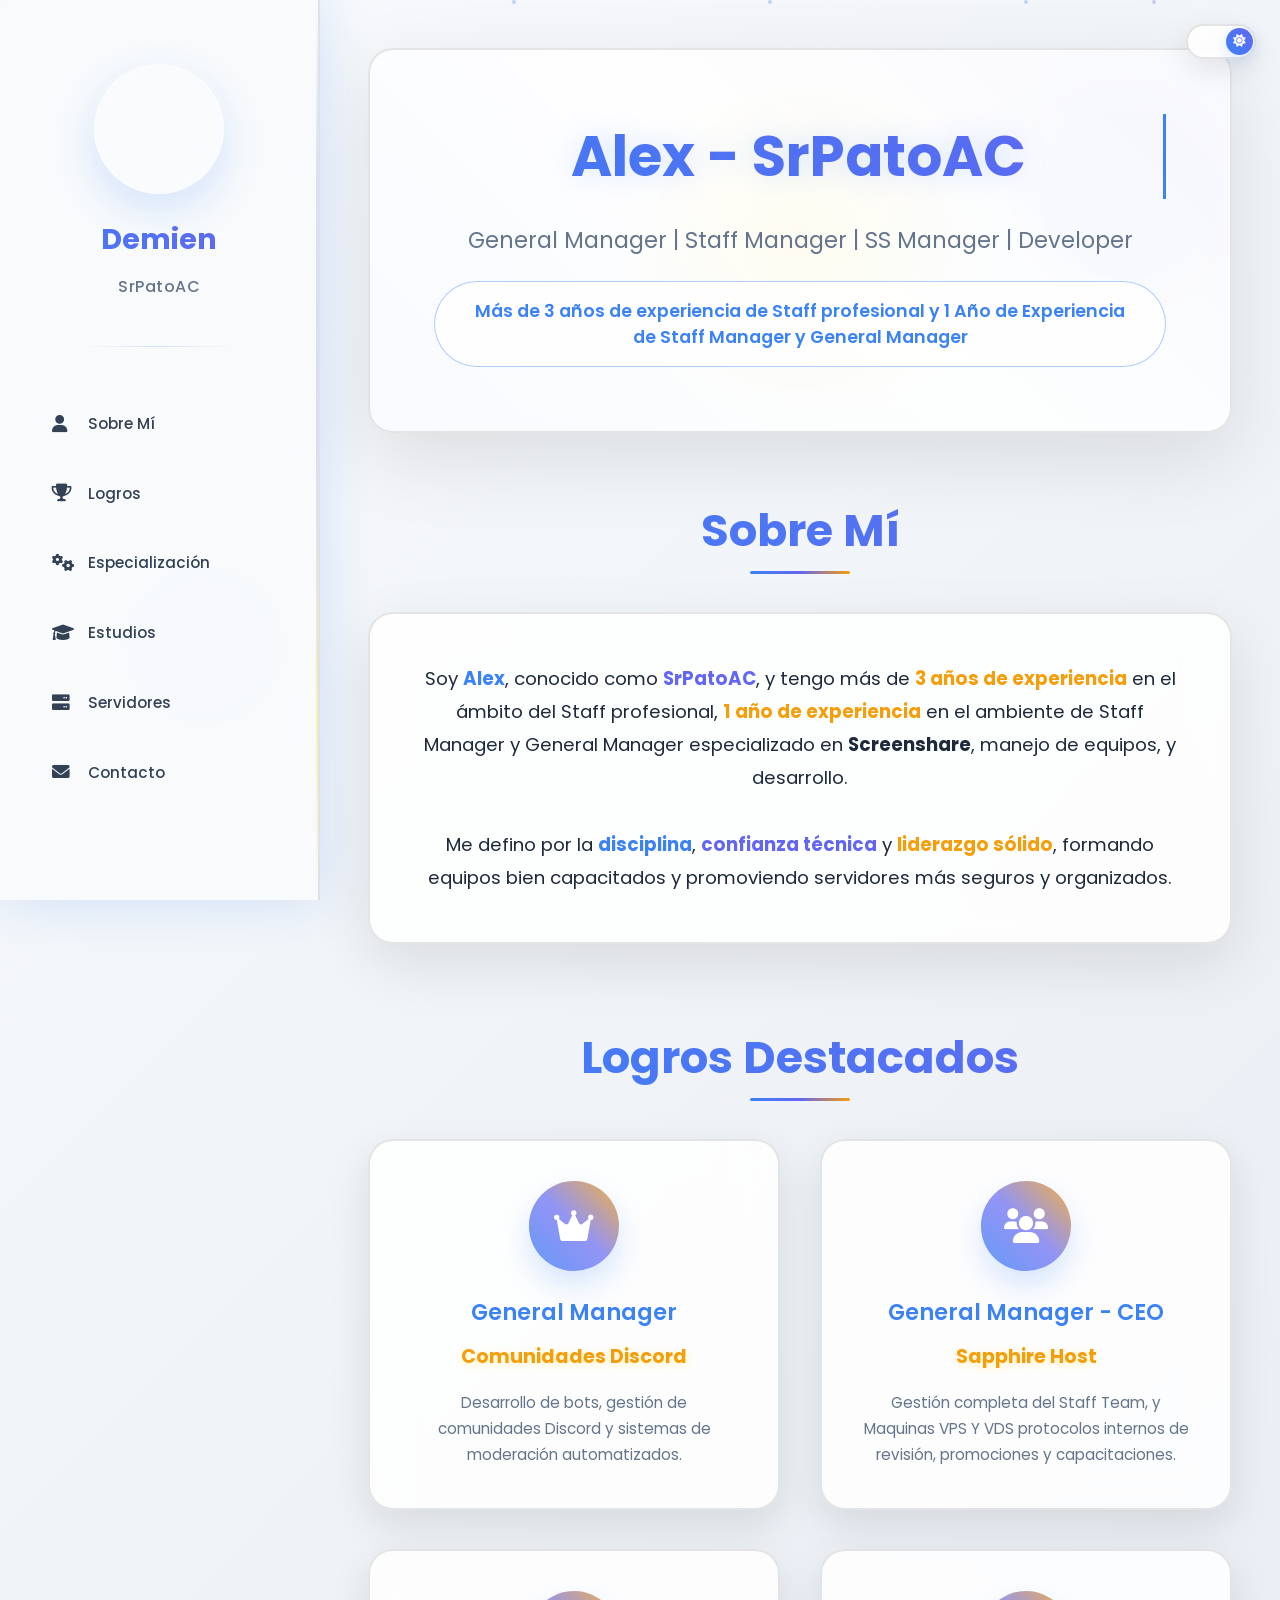
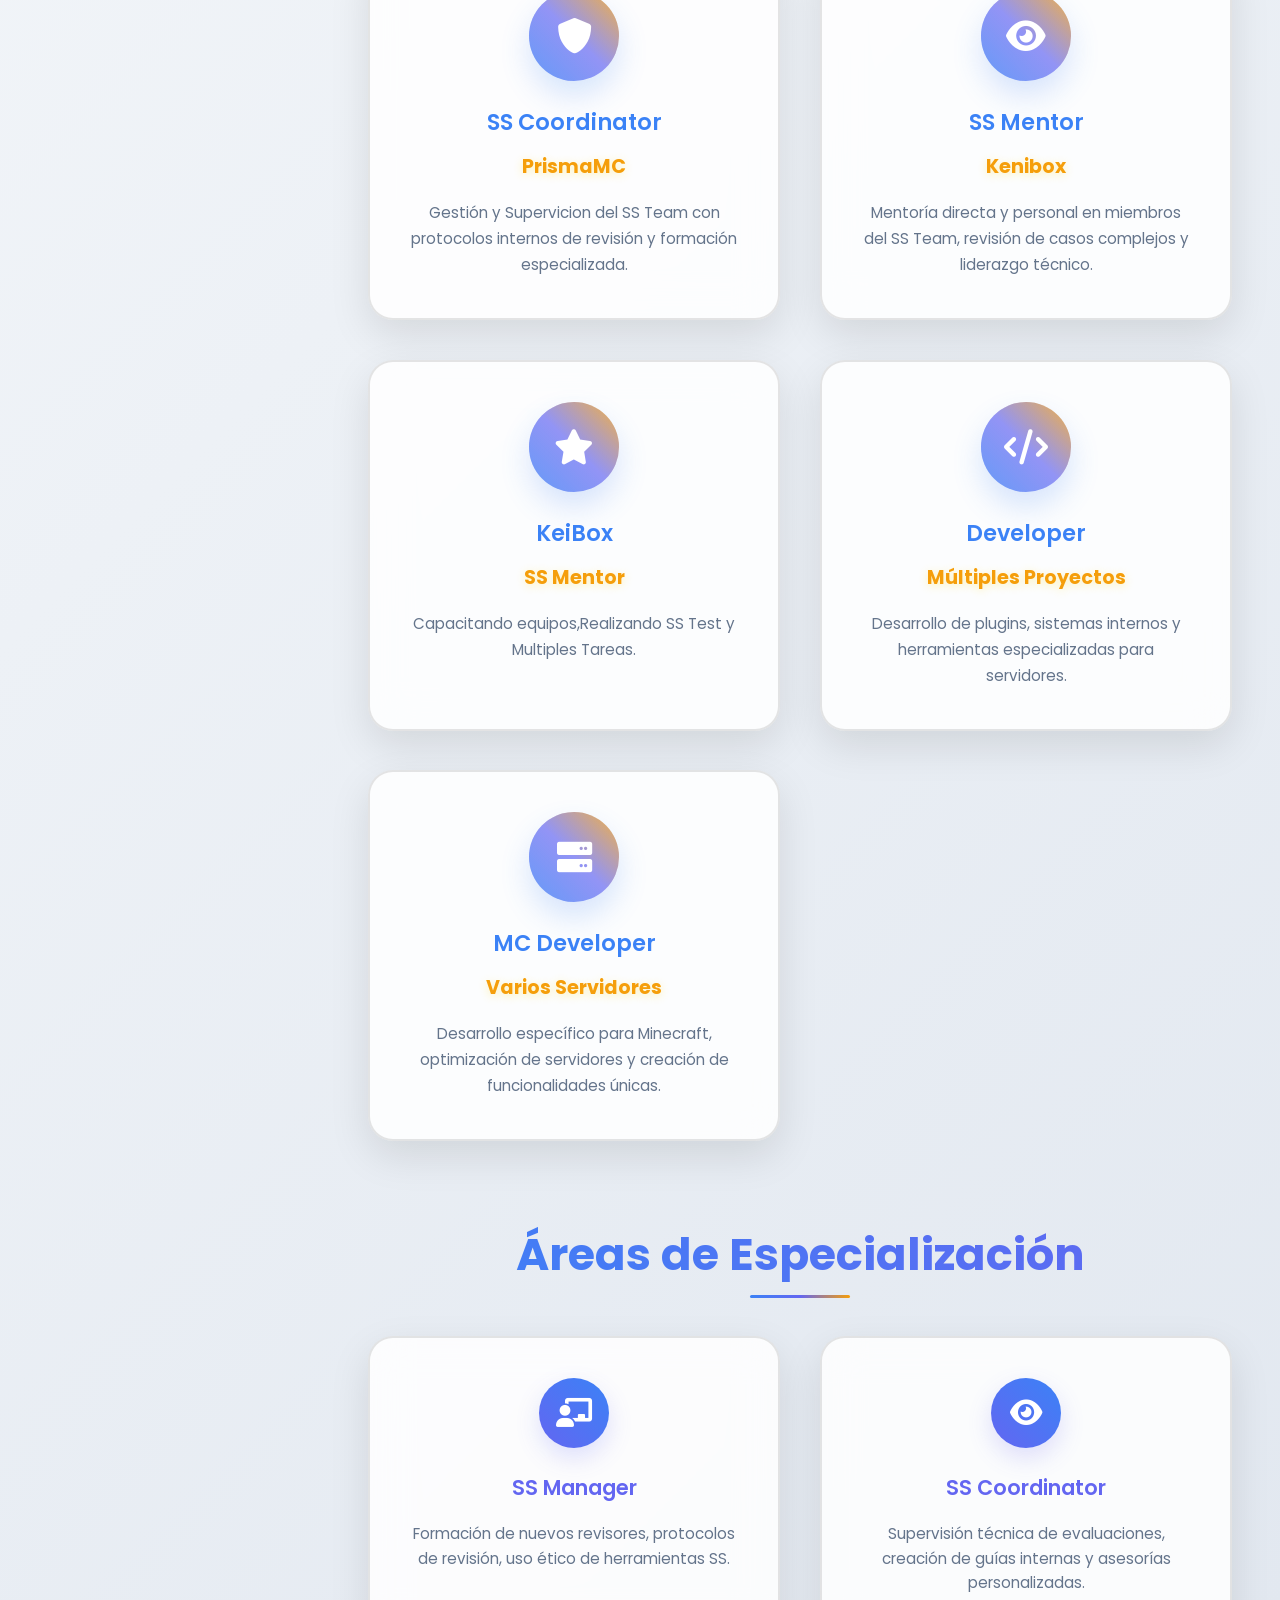
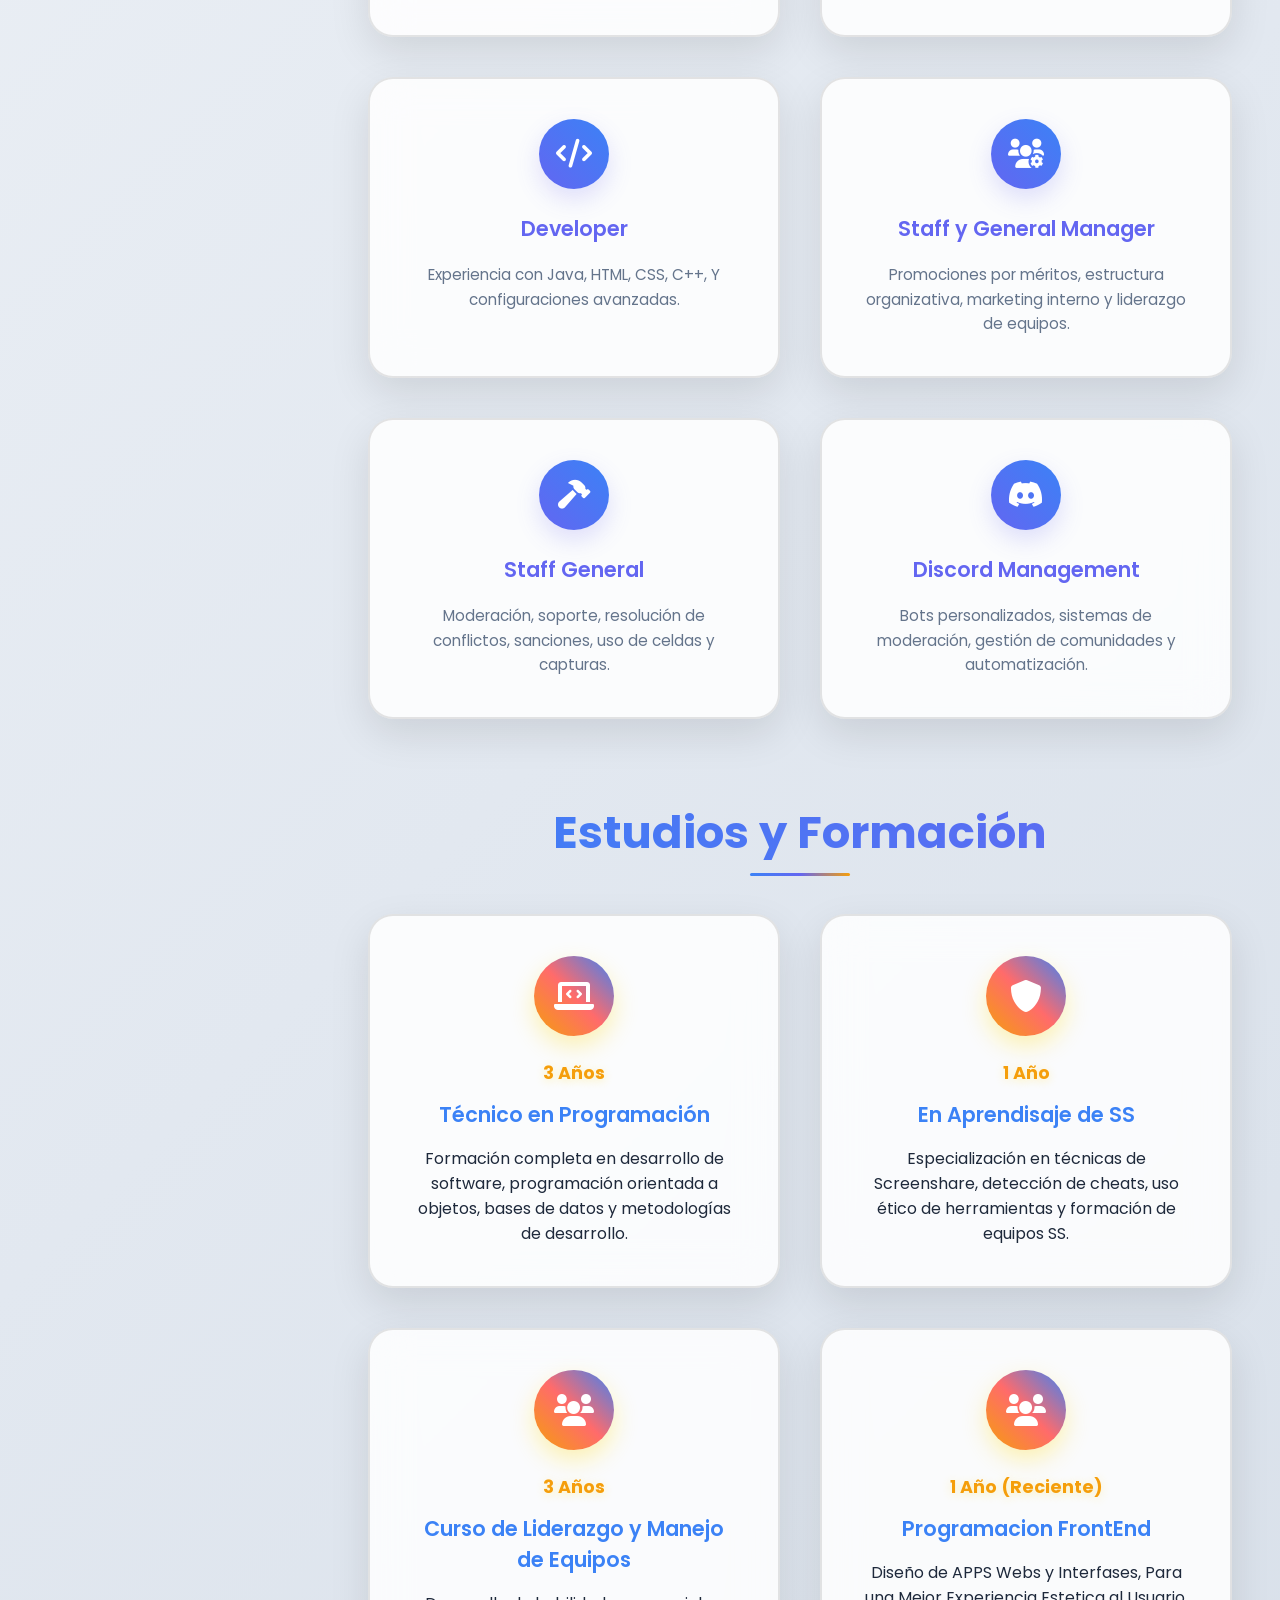
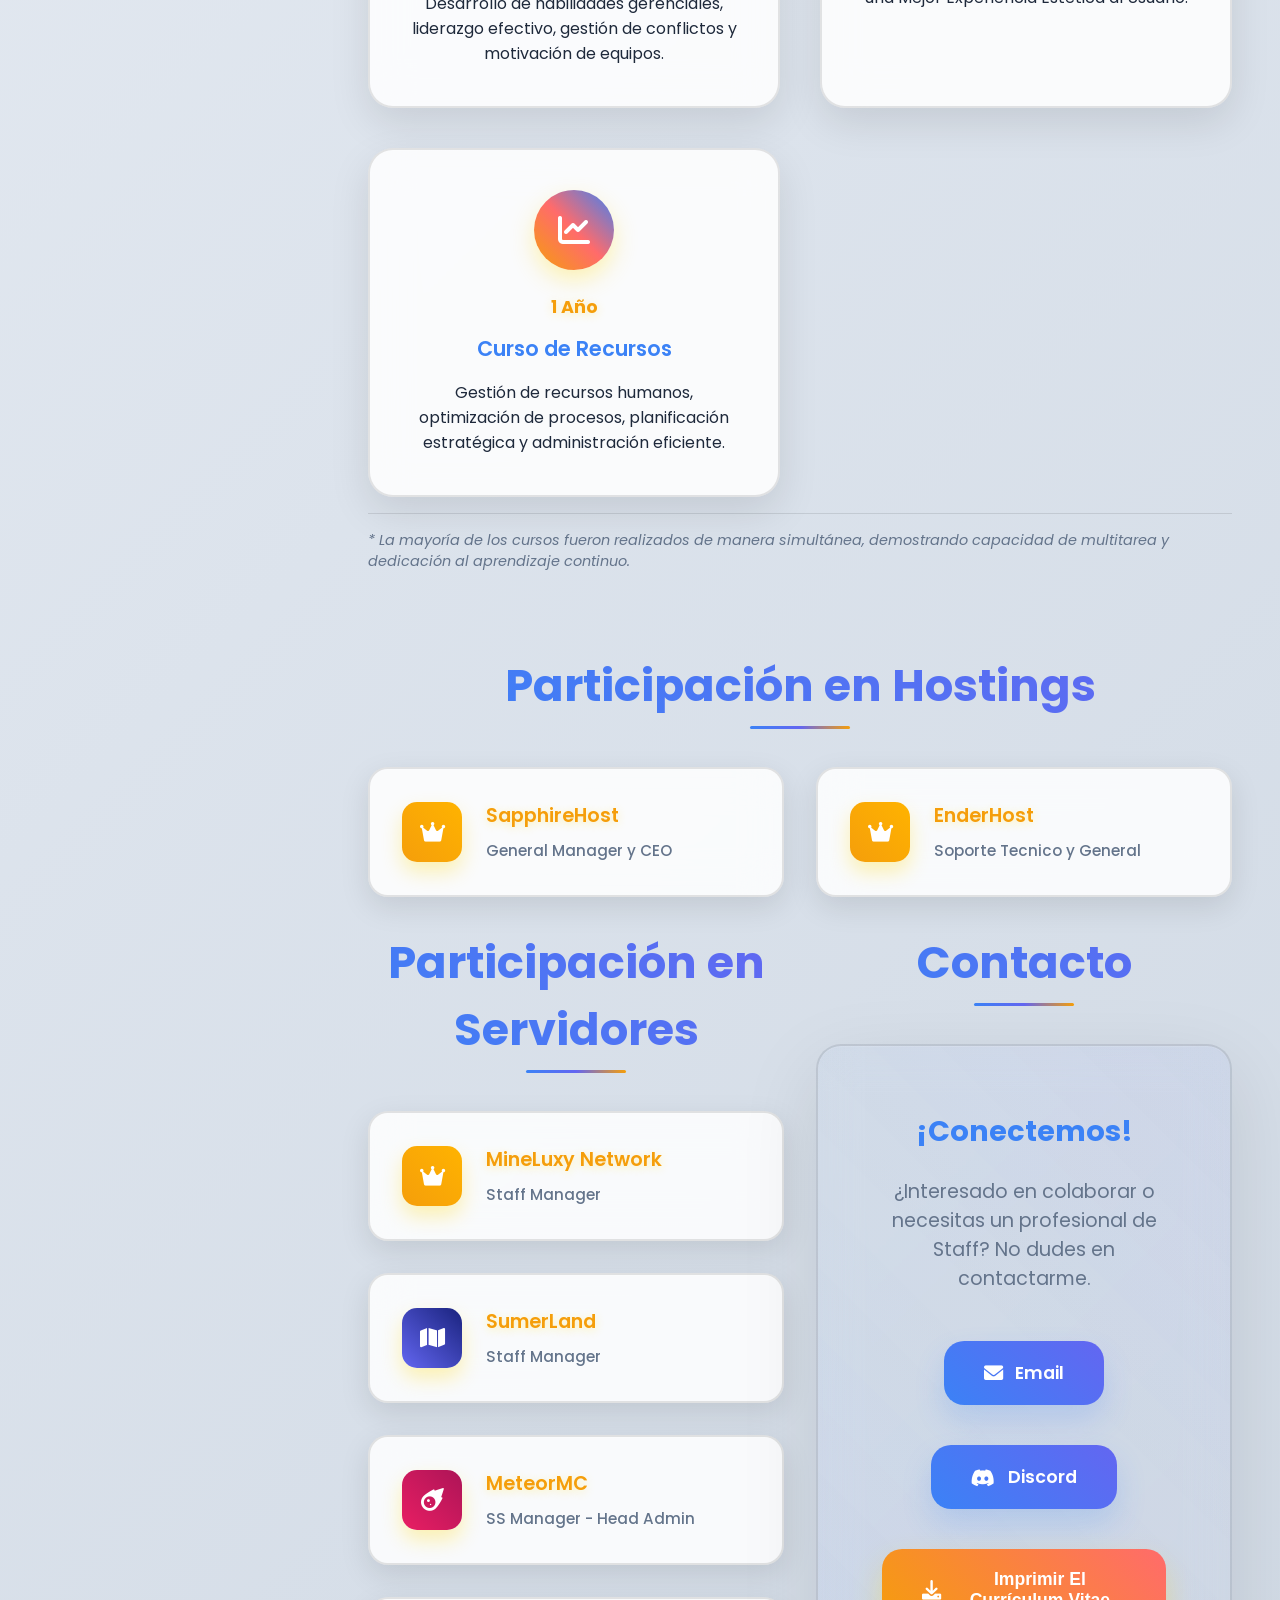
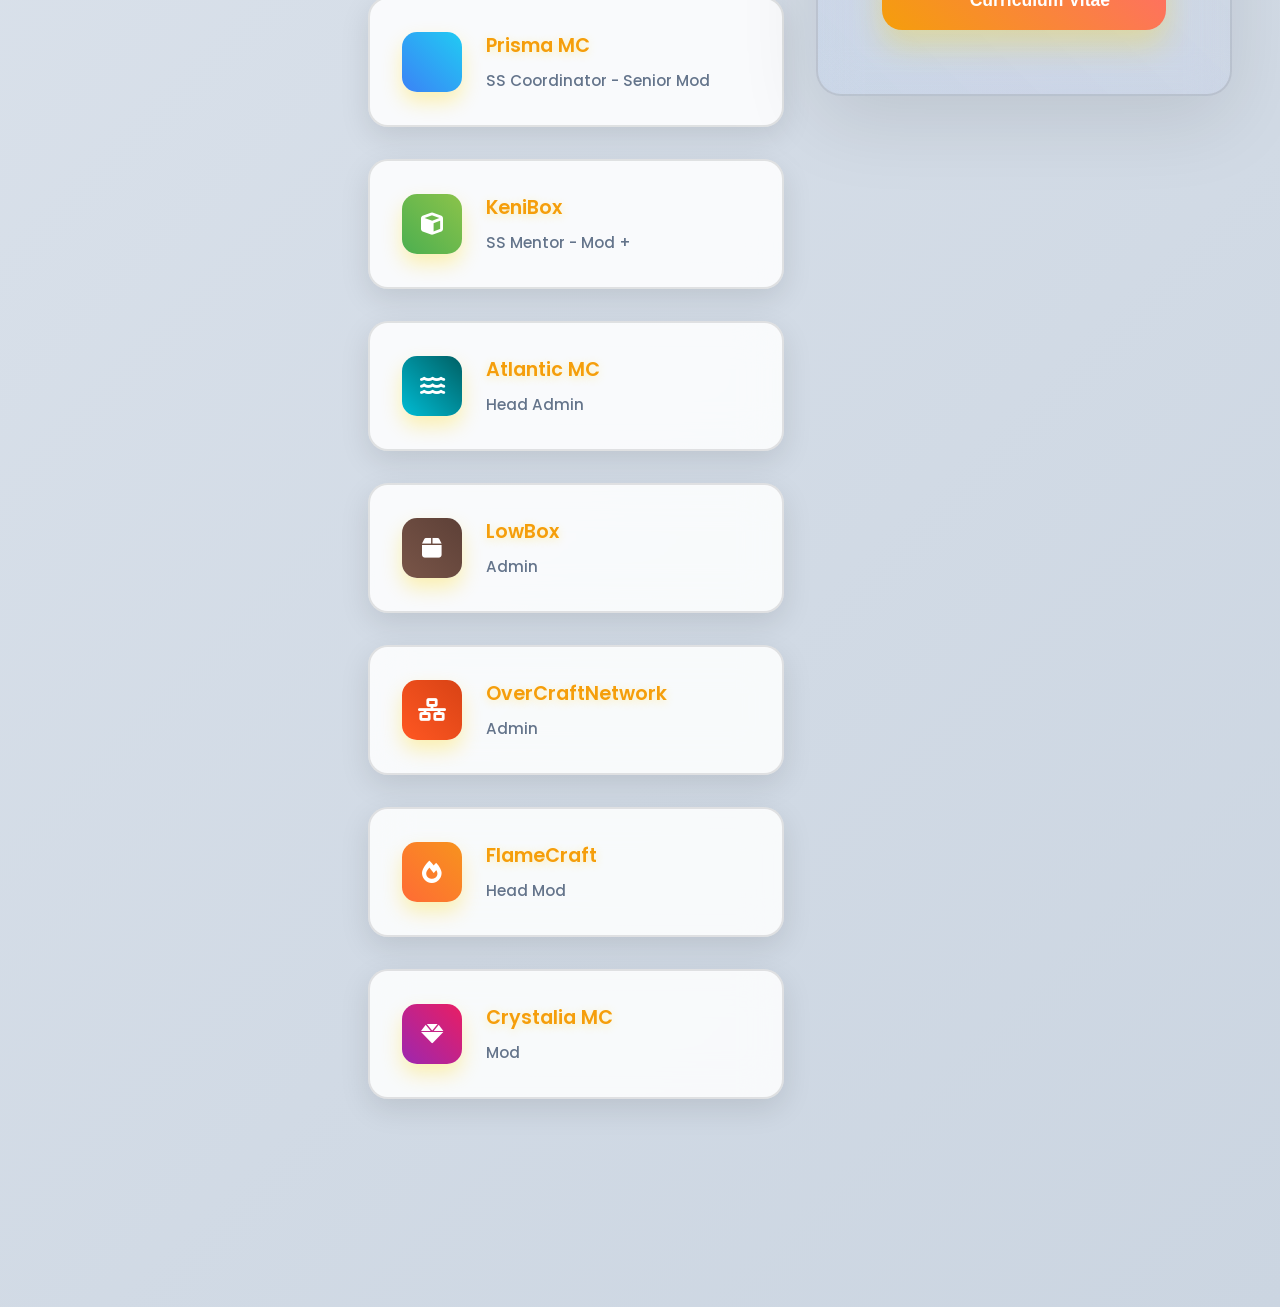
==== index.html @ c381d45b "Change profile name from 'Alex' to 'Demien'" ====
<!DOCTYPE html>
<html lang="es">
<head>
    <meta charset="UTF-8">
    <meta name="viewport" content="width=device-width, initial-scale=1.0">
    <title>SrPatoAC </title>
    <link rel="preconnect" href="https://fonts.googleapis.com">
    <link rel="preconnect" href="https://fonts.gstatic.com" crossorigin>
    <link href="https://fonts.googleapis.com/css2?family=Poppins:wght@300;400;500;600;700&display=swap" rel="stylesheet">
    <link href="https://unpkg.com/aos@2.3.1/dist/aos.css" rel="stylesheet">
    <link rel="stylesheet" href="https://cdnjs.cloudflare.com/ajax/libs/font-awesome/6.0.0/css/all.min.css">
    <style>
        :root {
            /* Dark theme variables (default) */
            --bg-primary: linear-gradient(135deg, #0d1117 0%, #161b22 50%, #21262d 100%);
            --bg-secondary: rgba(255, 255, 255, 0.03);
            --bg-glass: rgba(255, 255, 255, 0.03);
            --text-primary: #ffffff;
            --text-secondary: #8b949e;
            --text-accent: #c9d1d9;
            --border-color: rgba(255, 255, 255, 0.1);
            --border-hover: rgba(6, 182, 212, 0.4);
            --accent-primary: #06b6d4;
            --accent-secondary: #4f46e5;
            --accent-tertiary: #ffd700;
            --shadow-light: rgba(0, 0, 0, 0.3);
            --shadow-heavy: rgba(0, 0, 0, 0.5);
            --sidebar-bg: rgba(13, 17, 23, 0.95);
            --particle-color: #06b6d4;
            --glow-primary: rgba(6, 182, 212, 0.3);
            --glow-secondary: rgba(79, 70, 229, 0.3);
            --overlay-light: rgba(6, 182, 212, 0.05);
            --overlay-medium: rgba(79, 70, 229, 0.05);
            --backdrop-blur: blur(20px);
        }

        [data-theme="light"] {
            /* Light theme variables */
            --bg-primary: linear-gradient(135deg, #f8fafc 0%, #e2e8f0 50%, #cbd5e1 100%);
            --bg-secondary: rgba(255, 255, 255, 0.8);
            --bg-glass: rgba(255, 255, 255, 0.85);
            --text-primary: #1e293b;
            --text-secondary: #64748b;
            --text-accent: #334155;
            --border-color: rgba(0, 0, 0, 0.1);
            --border-hover: rgba(59, 130, 246, 0.4);
            --accent-primary: #3b82f6;
            --accent-secondary: #6366f1;
            --accent-tertiary: #f59e0b;
            --shadow-light: rgba(0, 0, 0, 0.1);
            --shadow-heavy: rgba(0, 0, 0, 0.15);
            --sidebar-bg: rgba(248, 250, 252, 0.95);
            --particle-color: #3b82f6;
            --glow-primary: rgba(59, 130, 246, 0.2);
            --glow-secondary: rgba(99, 102, 241, 0.2);
            --overlay-light: rgba(59, 130, 246, 0.03);
            --overlay-medium: rgba(99, 102, 241, 0.03);
            --backdrop-blur: blur(20px);
        }

        * {
            margin: 0;
            padding: 0;
            box-sizing: border-box;
        }

        body {
            font-family: 'Poppins', sans-serif;
            background: var(--bg-primary);
            color: var(--text-primary);
            overflow-x: hidden;
            min-height: 100vh;
            transition: all 0.5s cubic-bezier(0.175, 0.885, 0.32, 1.275);
        }

        /* Theme Toggle Button */
        .theme-toggle {
            position: fixed;
            top: 1.5rem;
            right: 1.5rem;
            z-index: 1002;
            width: 70px;
            height: 35px;
            background: var(--bg-glass);
            backdrop-filter: var(--backdrop-blur);
            border: 2px solid var(--border-color);
            border-radius: 50px;
            cursor: pointer;
            display: flex;
            align-items: center;
            padding: 3px;
            transition: all 0.4s cubic-bezier(0.175, 0.885, 0.32, 1.275);
            box-shadow: 0 10px 30px var(--shadow-light);
        }

        .theme-toggle:hover {
            border-color: var(--accent-primary);
            box-shadow: 0 15px 40px var(--glow-primary);
            transform: scale(1.05);
        }

        .theme-toggle-slider {
            width: 27px;
            height: 27px;
            background: linear-gradient(45deg, var(--accent-primary), var(--accent-secondary));
            border-radius: 50%;
            display: flex;
            align-items: center;
            justify-content: center;
            color: white;
            font-size: 0.8rem;
            transition: all 0.4s cubic-bezier(0.175, 0.885, 0.32, 1.275);
            position: relative;
            box-shadow: 0 4px 15px var(--glow-primary);
        }

        [data-theme="light"] .theme-toggle-slider {
            transform: translateX(35px);
        }

        .theme-toggle-slider i {
            transition: all 0.3s ease;
        }

        .theme-toggle:active .theme-toggle-slider {
            transform: scale(0.9);
        }

        [data-theme="light"] .theme-toggle:active .theme-toggle-slider {
            transform: translateX(35px) scale(0.9);
        }

        /* Animated Background */
        .bg-animation {
            position: fixed;
            top: 0;
            left: 0;
            width: 100%;
            height: 100%;
            z-index: -2;
            opacity: 0.1;
            overflow: hidden;
            transition: opacity 0.5s ease;
        }

        .bg-animation::before {
            content: '';
            position: absolute;
            width: 200px;
            height: 200px;
            background: linear-gradient(45deg, var(--accent-primary), var(--accent-secondary));
            border-radius: 50%;
            animation: float 6s ease-in-out infinite, pulse 4s ease-in-out infinite;
            top: 10%;
            left: 80%;
            filter: blur(1px);
        }

        .bg-animation::after {
            content: '';
            position: absolute;
            width: 150px;
            height: 150px;
            background: linear-gradient(45deg, var(--accent-secondary), var(--accent-primary));
            border-radius: 50%;
            animation: float 8s ease-in-out infinite reverse, pulse 6s ease-in-out infinite reverse;
            bottom: 20%;
            left: 10%;
            filter: blur(1px);
        }

        /* Additional floating elements */
        .bg-particles {
            position: fixed;
            top: 0;
            left: 0;
            width: 100%;
            height: 100%;
            z-index: -1;
            pointer-events: none;
            transition: opacity 0.5s ease;
        }

        .particle {
            position: absolute;
            width: 4px;
            height: 4px;
            background: var(--particle-color);
            border-radius: 50%;
            opacity: 0.3;
            animation: particleFloat 15s linear infinite;
        }

        .particle:nth-child(2) { left: 20%; animation-delay: -2s; }
        .particle:nth-child(3) { left: 40%; animation-delay: -4s; }
        .particle:nth-child(4) { left: 60%; animation-delay: -6s; }
        .particle:nth-child(5) { left: 80%; animation-delay: -8s; }
        .particle:nth-child(6) { left: 90%; animation-delay: -10s; background: var(--accent-secondary); }

        @keyframes float {
            0%, 100% { transform: translateY(0px) rotate(0deg); }
            50% { transform: translateY(-30px) rotate(180deg); }
        }

        @keyframes pulse {
            0%, 100% { opacity: 0.1; transform: scale(1); }
            50% { opacity: 0.2; transform: scale(1.1); }
        }

        @keyframes particleFloat {
            0% { transform: translateY(100vh) rotate(0deg); opacity: 0; }
            10% { opacity: 0.3; }
            90% { opacity: 0.3; }
            100% { transform: translateY(-100px) rotate(360deg); opacity: 0; }
        }

        /* Sidebar - MEJORADO */
        .sidebar {
            position: fixed;
            top: 0;
            left: 0;
            width: 320px;
            height: 100vh;
            background: var(--sidebar-bg);
            backdrop-filter: var(--backdrop-blur);
            border-right: 2px solid var(--border-color);
            padding: 2.5rem 2rem;
            z-index: 1000;
            transition: all 0.4s cubic-bezier(0.175, 0.885, 0.32, 1.275);
            overflow-y: auto;
            box-shadow: 
                0 0 50px var(--glow-primary),
                inset 0 0 0 1px rgba(255, 255, 255, 0.05);
        }

        .sidebar::before {
            content: '';
            position: absolute;
            top: 0;
            right: 0;
            width: 2px;
            height: 100%;
            background: linear-gradient(180deg, 
                transparent 0%, 
                var(--glow-primary) 20%, 
                var(--glow-secondary) 50%, 
                rgba(255, 215, 0, 0.3) 80%, 
                transparent 100%);
            animation: borderGlow 3s ease-in-out infinite;
        }

        @keyframes borderGlow {
            0%, 100% { opacity: 0.3; }
            50% { opacity: 0.8; }
        }

        .sidebar.mobile-hidden {
            transform: translateX(-100%);
        }

        /* Profile Section - MEJORADO */
        .profile-section {
            text-align: center;
            margin-bottom: 3rem;
            padding: 1.5rem 0;
            position: relative;
        }

        .profile-section::after {
            content: '';
            position: absolute;
            bottom: 0;
            left: 50%;
            width: 60%;
            height: 1px;
            background: linear-gradient(90deg, transparent, var(--glow-primary), transparent);
            transform: translateX(-50%);
        }

        .profile-img {
            width: 130px;
            height: 130px;
            border-radius: 50%;
            background: linear-gradient(45deg, var(--accent-primary), var(--accent-secondary), var(--accent-tertiary));
            display: flex;
            align-items: center;
            justify-content: center;
            margin: 0 auto 1.5rem;
            font-size: 3.5rem;
            color: white;
            box-shadow: 
                0 15px 40px var(--glow-primary),
                0 0 0 4px rgba(255, 255, 255, 0.1),
                inset 0 0 0 2px rgba(255, 255, 255, 0.2);
            animation: profilePulse 3s ease-in-out infinite;
            transition: all 0.4s cubic-bezier(0.175, 0.885, 0.32, 1.275);
            position: relative;
            overflow: hidden;
            background-image: url('ae6de9625dd7ca1978c1ec6805a922b5.png');
            background-size: cover;
            background-position: center;
            padding: 0;
        }

        .profile-img::before {
            content: '';
            position: absolute;
            top: -50%;
            left: -50%;
            width: 200%;
            height: 200%;
            background: linear-gradient(45deg, transparent, rgba(255, 255, 255, 0.2), transparent);
            animation: shimmer 3s ease-in-out infinite;
        }

        .profile-img:hover {
            transform: scale(1.15) rotate(10deg);
            box-shadow: 
                0 25px 60px var(--glow-primary),
                0 0 0 6px rgba(255, 255, 255, 0.15),
                0 0 40px var(--glow-secondary);
        }

        @keyframes profilePulse {
            0%, 100% { 
                box-shadow: 
                    0 15px 40px var(--glow-primary),
                    0 0 0 4px rgba(255, 255, 255, 0.1);
            }
            50% { 
                box-shadow: 
                    0 20px 60px var(--glow-primary), 
                    0 0 0 6px rgba(255, 255, 255, 0.2),
                    0 0 30px var(--glow-secondary);
            }
        }

        @keyframes shimmer {
            0% { transform: translateX(-100%) translateY(-100%) rotate(45deg); }
            100% { transform: translateX(100%) translateY(100%) rotate(45deg); }
        }

        .profile-name {
            font-size: 1.8rem;
            font-weight: 700;
            margin-bottom: 0.8rem;
            background: linear-gradient(45deg, var(--accent-primary), var(--accent-secondary), var(--accent-tertiary));
            background-size: 200% 200%;
            -webkit-background-clip: text;
            -webkit-text-fill-color: transparent;
            background-clip: text;
            animation: textGlow 2s ease-in-out infinite alternate, gradientShift 4s ease-in-out infinite;
        }

        @keyframes textGlow {
            0% { filter: drop-shadow(0 0 10px var(--glow-primary)); }
            100% { filter: drop-shadow(0 0 20px var(--glow-secondary)); }
        }

        @keyframes gradientShift {
            0% { background-position: 0% 50%; }
            50% { background-position: 100% 50%; }
            100% { background-position: 0% 50%; }
        }

        .profile-title {
            font-size: 1rem;
            color: var(--text-secondary);
            margin-bottom: 1.5rem;
            font-weight: 500;
            letter-spacing: 0.5px;
        }

        /* Navigation - MEJORADO */
        .nav-menu {
            list-style: none;
            padding: 0;
        }

        .nav-item {
            margin-bottom: 0.8rem;
        }

        .nav-link {
            display: flex;
            align-items: center;
            padding: 1rem 1.2rem;
            color: var(--text-accent);
            text-decoration: none;
            border-radius: 15px;
            transition: all 0.4s cubic-bezier(0.175, 0.885, 0.32, 1.275);
            font-weight: 500;
            font-size: 0.95rem;
            position: relative;
            overflow: hidden;
            border: 1px solid transparent;
        }

        .nav-link::before {
            content: '';
            position: absolute;
            top: 0;
            left: -100%;
            width: 100%;
            height: 100%;
            background: linear-gradient(90deg, transparent, var(--glow-primary), transparent);
            transition: left 0.6s ease;
        }

        .nav-link::after {
            content: '';
            position: absolute;
            left: 0;
            top: 50%;
            width: 0;
            height: 2px;
            background: linear-gradient(90deg, var(--accent-primary), var(--accent-secondary));
            transform: translateY(-50%);
            transition: width 0.4s cubic-bezier(0.175, 0.885, 0.32, 1.275);
        }

        .nav-link:hover::before {
            left: 100%;
        }

        .nav-link:hover, .nav-link.active {
            background: var(--bg-glass);
            color: var(--accent-primary);
            transform: translateX(15px) scale(1.02);
            box-shadow: 
                0 8px 25px var(--glow-primary),
                inset 0 1px 0 rgba(255, 255, 255, 0.1);
            border-color: var(--border-hover);
        }

        .nav-link:hover::after, .nav-link.active::after {
            width: 4px;
        }

        .nav-link i {
            margin-right: 1rem;
            width: 20px;
            font-size: 1.1rem;
            transition: all 0.4s cubic-bezier(0.175, 0.885, 0.32, 1.275);
        }

        .nav-link:hover i {
            transform: rotate(360deg) scale(1.3);
            color: var(--accent-secondary);
        }

        /* Mobile Menu Toggle - MEJORADO */
        .mobile-toggle {
            display: none;
            position: fixed;
            top: 1.5rem;
            left: 1.5rem;
            z-index: 1001;
            background: var(--sidebar-bg);
            backdrop-filter: var(--backdrop-blur);
            border: 2px solid var(--border-color);
            color: var(--text-primary);
            padding: 1rem;
            border-radius: 15px;
            cursor: pointer;
            font-size: 1.3rem;
            transition: all 0.3s cubic-bezier(0.175, 0.885, 0.32, 1.275);
            box-shadow: 0 10px 30px var(--glow-primary);
        }

        .mobile-toggle:hover {
            transform: scale(1.1) rotate(90deg);
            border-color: var(--border-hover);
            box-shadow: 0 15px 40px var(--glow-primary);
        }

        /* Main Content - MEJORADO */
        .main-content {
            margin-left: 320px;
            padding: 3rem;
            min-height: 100vh;
            position: relative;
            transition: all 0.5s ease;
        }

        /* Header Section - MEJORADO */
        .header {
            background: var(--bg-glass);
            backdrop-filter: var(--backdrop-blur);
            border: 2px solid var(--border-color);
            border-radius: 25px;
            padding: 4rem;
            margin-bottom: 4rem;
            text-align: center;
            position: relative;
            overflow: hidden;
            box-shadow: 
                0 25px 80px var(--shadow-light),
                inset 0 1px 0 rgba(255, 255, 255, 0.1);
        }

        .header::before {
            content: '';
            position: absolute;
            top: -50%;
            left: -50%;
            width: 200%;
            height: 200%;
            background: linear-gradient(45deg, transparent, var(--overlay-light), transparent, var(--overlay-medium), transparent);
            animation: rotate 20s linear infinite;
        }

        .header::after {
            content: '';
            position: absolute;
            top: 50%;
            left: 50%;
            width: 400px;
            height: 400px;
            background: radial-gradient(circle, rgba(255, 215, 0, 0.05) 0%, transparent 70%);
            border-radius: 50%;
            transform: translate(-50%, -50%);
            animation: breathe 6s ease-in-out infinite;
        }

        @keyframes rotate {
            0% { transform: rotate(0deg); }
            100% { transform: rotate(360deg); }
        }

        @keyframes breathe {
            0%, 100% { transform: translate(-50%, -50%) scale(1); opacity: 0.05; }
            50% { transform: translate(-50%, -50%) scale(1.3); opacity: 0.1; }
        }

        .header-content {
            position: relative;
            z-index: 1;
        }

        .header h1 {
            font-size: 3.5rem;
            font-weight: 700;
            margin-bottom: 1.5rem;
            background: linear-gradient(45deg, var(--accent-primary), var(--accent-secondary), var(--accent-tertiary), var(--accent-primary));
            background-size: 400% 400%;
            -webkit-background-clip: text;
            -webkit-text-fill-color: transparent;
            background-clip: text;
            animation: titleBounce 2s ease-in-out infinite, gradientShift 8s ease-in-out infinite;
            text-shadow: 0 0 30px var(--glow-primary);
        }

        @keyframes titleBounce {
            0%, 100% { transform: translateY(0px) scale(1); }
            50% { transform: translateY(-8px) scale(1.05); }
        }

        .header .subtitle {
            font-size: 1.4rem;
            color: var(--text-secondary);
            margin-bottom: 1.5rem;
            font-weight: 400;
        }

        .header .experience {
            font-size: 1.1rem;
            color: var(--accent-primary);
            font-weight: 600;
            padding: 1rem 2rem;
            background: var(--bg-glass);
            border-radius: 50px;
            display: inline-block;
            border: 1px solid var(--border-hover);
        }

        /* Section Styles - MEJORADO */
        .section {
            margin-bottom: 5rem;
            position: relative;
        }

        .section-title {
            font-size: 2.8rem;
            font-weight: 700;
            margin-bottom: 3rem;
            text-align: center;
            background: linear-gradient(45deg, var(--accent-primary), var(--accent-secondary));
            -webkit-background-clip: text;
            -webkit-text-fill-color: transparent;
            background-clip: text;
            position: relative;
        }

        .section-title::after {
            content: '';
            position: absolute;
            bottom: -10px;
            left: 50%;
            width: 100px;
            height: 3px;
            background: linear-gradient(90deg, var(--accent-primary), var(--accent-secondary), var(--accent-tertiary));
            transform: translateX(-50%);
            border-radius: 2px;
        }

        /* Glass Cards - MEJORADO */
        .glass-card {
            background: var(--bg-glass);
            backdrop-filter: var(--backdrop-blur);
            border: 2px solid var(--border-color);
            border-radius: 25px;
            padding: 3rem;
            margin-bottom: 3rem;
            transition: all 0.4s cubic-bezier(0.175, 0.885, 0.32, 1.275);
            position: relative;
            overflow: hidden;
            box-shadow: 
                0 20px 60px var(--shadow-light),
                inset 0 1px 0 rgba(255, 255, 255, 0.1);
        }

        .glass-card:hover {
            transform: translateY(-20px) rotateX(3deg) rotateY(3deg);
            box-shadow: 
                0 40px 80px var(--glow-primary), 
                0 0 50px var(--glow-secondary),
                inset 0 1px 0 rgba(255, 255, 255, 0.2);
            border-color: var(--border-hover);
        }

        .glass-card::before {
            content: '';
            position: absolute;
            top: 0;
            left: -100%;
            width: 100%;
            height: 100%;
            background: linear-gradient(90deg, transparent, rgba(255, 255, 255, 0.1), transparent);
            transition: left 0.8s ease;
        }

        .glass-card:hover::before {
            left: 100%;
        }

        /* Achievement Cards Grid - MEJORADO */
        .achievements-grid {
            display: grid;
            grid-template-columns: repeat(auto-fit, minmax(320px, 1fr));
            gap: 2.5rem;
            perspective: 1000px;
        }

        .achievement-card {
            background: var(--bg-glass);
            backdrop-filter: var(--backdrop-blur);
            border: 2px solid var(--border-color);
            border-radius: 25px;
            padding: 2.5rem;
            text-align: center;
            transition: all 0.4s cubic-bezier(0.175, 0.885, 0.32, 1.275);
            position: relative;
            overflow: hidden;
            box-shadow: 
                0 15px 40px var(--shadow-light),
                inset 0 1px 0 rgba(255, 255, 255, 0.1);
        }

        .achievement-card:hover {
            transform: translateY(-20px) scale(1.05) rotateY(8deg);
            box-shadow: 
                0 30px 70px var(--glow-primary), 
                0 0 40px rgba(255, 215, 0, 0.2),
                inset 0 1px 0 rgba(255, 255, 255, 0.2);
            border-color: var(--border-hover);
        }

        .achievement-icon {
            width: 90px;
            height: 90px;
            background: linear-gradient(45deg, var(--accent-primary), var(--accent-secondary), var(--accent-tertiary));
            border-radius: 50%;
            display: flex;
            align-items: center;
            justify-content: center;
            margin: 0 auto 1.5rem;
            font-size: 2.2rem;
            color: white;
            animation: iconFloat 4s ease-in-out infinite;
            position: relative;
            overflow: hidden;
            box-shadow: 0 15px 30px var(--glow-primary);
        }

        .achievement-icon::before {
            content: '';
            position: absolute;
            top: -100%;
            left: -100%;
            width: 300%;
            height: 300%;
            background: linear-gradient(45deg, transparent, rgba(255, 255, 255, 0.3), transparent);
            animation: iconShine 3s ease-in-out infinite;
        }

        .achievement-card:hover .achievement-icon {
            animation: iconFloat 4s ease-in-out infinite, iconSpin 0.8s ease-in-out;
            transform: scale(1.1);
        }

        @keyframes iconFloat {
            0%, 100% { transform: translateY(0px) rotate(0deg); }
            50% { transform: translateY(-10px) rotate(8deg); }
        }

        @keyframes iconShine {
            0% { transform: translateX(-100%) translateY(-100%) rotate(45deg); }
            100% { transform: translateX(100%) translateY(100%) rotate(45deg); }
        }

        @keyframes iconSpin {
            0% { transform: translateY(-10px) rotate(8deg) scale(1.1); }
            50% { transform: translateY(-15px) rotate(180deg) scale(1.2); }
            100% { transform: translateY(-10px) rotate(360deg) scale(1.1); }
        }

        .achievement-title {
            font-size: 1.4rem;
            font-weight: 600;
            margin-bottom: 0.8rem;
            color: var(--accent-primary);
        }

        .achievement-server {
            font-size: 1.2rem;
            font-weight: 700;
            margin-bottom: 1.2rem;
            color: var(--accent-tertiary);
            text-shadow: 0 2px 10px rgba(255, 215, 0, 0.3);
        }

        .achievement-description {
            color: var(--text-secondary);
            line-height: 1.7;
            font-size: 0.95rem;
        }

        /* Skills Grid - MEJORADO */
        .skills-grid {
            display: grid;
            grid-template-columns: repeat(auto-fit, minmax(280px, 1fr));
            gap: 2.5rem;
        }

        .skill-card {
            background: var(--bg-glass);
            backdrop-filter: var(--backdrop-blur);
            border: 2px solid var(--border-color);
            border-radius: 25px;
            padding: 2.5rem;
            text-align: center;
            transition: all 0.4s cubic-bezier(0.175, 0.885, 0.32, 1.275);
            box-shadow: 
                0 15px 40px var(--shadow-light),
                inset 0 1px 0 rgba(255, 255, 255, 0.1);
        }

        .skill-card:hover {
            transform: translateY(-20px) rotateX(8deg);
            border-color: var(--border-hover);
            box-shadow: 
                0 30px 70px var(--glow-secondary), 
                0 0 50px var(--glow-primary),
                inset 0 1px 0 rgba(255, 255, 255, 0.2);
        }

        .skill-icon {
            width: 70px;
            height: 70px;
            background: linear-gradient(45deg, var(--accent-secondary), var(--accent-primary));
            border-radius: 50%;
            display: flex;
            align-items: center;
            justify-content: center;
            margin: 0 auto 1.5rem;
            font-size: 1.8rem;
            color: white;
            animation: skillPulse 3s ease-in-out infinite;
            transition: all 0.4s cubic-bezier(0.175, 0.885, 0.32, 1.275);
            box-shadow: 0 10px 25px var(--glow-secondary);
        }

        .skill-card:hover .skill-icon {
            transform: scale(1.3) rotate(360deg);
            box-shadow: 0 15px 40px var(--glow-secondary);
        }

        @keyframes skillPulse {
            0%, 100% { box-shadow: 0 0 0 0 var(--glow-secondary), 0 10px 25px var(--glow-secondary); }
            50% { box-shadow: 0 0 0 15px rgba(79, 70, 229, 0), 0 15px 40px var(--glow-secondary); }
        }

        .skill-title {
            font-size: 1.3rem;
            font-weight: 600;
            margin-bottom: 1.2rem;
            color: var(--accent-secondary);
        }

        .skill-card p {
            color: var(--text-secondary);
            line-height: 1.6;
            font-size: 0.95rem;
        }

        /* Education Grid - NUEVO */
        .education-grid {
            display: grid;
            grid-template-columns: repeat(auto-fit, minmax(300px, 1fr));
            gap: 2.5rem;
        }

        .education-card {
            background: var(--bg-glass);
            backdrop-filter: var(--backdrop-blur);
            border: 2px solid var(--border-color);
            border-radius: 25px;
            padding: 2.5rem;
            text-align: center;
            transition: all 0.4s cubic-bezier(0.175, 0.885, 0.32, 1.275);
            box-shadow: 
                0 15px 40px var(--shadow-light),
                inset 0 1px 0 rgba(255, 255, 255, 0.1);
        }

        .education-card:hover {
            transform: translateY(-20px) rotateX(5deg);
            border-color: rgba(255, 215, 0, 0.5);
            box-shadow: 
                0 30px 70px rgba(255, 215, 0, 0.25), 
                0 0 50px var(--glow-primary),
                inset 0 1px 0 rgba(255, 255, 255, 0.2);
        }

        .education-icon {
            width: 80px;
            height: 80px;
            background: linear-gradient(45deg, var(--accent-tertiary), #ff6b6b, var(--accent-primary));
            border-radius: 50%;
            display: flex;
            align-items: center;
            justify-content: center;
            margin: 0 auto 1.5rem;
            font-size: 2rem;
            color: white;
            animation: educationPulse 3.5s ease-in-out infinite;
            transition: all 0.4s cubic-bezier(0.175, 0.885, 0.32, 1.275);
            box-shadow: 0 10px 25px rgba(255, 215, 0, 0.3);
        }

        .education-card:hover .education-icon {
            transform: scale(1.2) rotate(360deg);
            box-shadow: 0 15px 40px rgba(255, 215, 0, 0.5);
        }

        @keyframes educationPulse {
            0%, 100% { box-shadow: 0 0 0 0 rgba(255, 215, 0, 0.7), 0 10px 25px rgba(255, 215, 0, 0.3); }
            50% { box-shadow: 0 0 0 15px rgba(255, 215, 0, 0), 0 15px 40px rgba(255, 215, 0, 0.5); }
        }

        .education-duration {
            font-size: 1.1rem;
            font-weight: 700;
            color: var(--accent-tertiary);
            margin-bottom: 0.8rem;
            text-shadow: 0 2px 10px rgba(255, 215, 0, 0.3);
        }

        .education-title {
            font-size: 1.3rem;
            font-weight: 600;
            margin-bottom: 1rem;
            color: var(--accent-primary);
        }

        .education-note {
            color: var(--text-secondary);
            font-style: italic;
            font-size: 0.9rem;
            margin-top: 1rem;
            padding-top: 1rem;
            border-top: 1px solid var(--border-color);
        }

        /* Server List - MEJORADO CON LOGOS */
        .server-list {
            display: grid;
            grid-template-columns: repeat(auto-fit, minmax(320px, 1fr));
            gap: 2rem;
        }

        .server-item {
            background: var(--bg-glass);
            backdrop-filter: var(--backdrop-blur);
            border: 2px solid var(--border-color);
            border-radius: 20px;
            padding: 2rem;
            transition: all 0.4s cubic-bezier(0.175, 0.885, 0.32, 1.275);
            display: flex;
            align-items: center;
            box-shadow: 
                0 10px 30px var(--shadow-light),
                inset 0 1px 0 rgba(255, 255, 255, 0.1);
        }

        .server-item:hover {
            transform: translateX(20px) scale(1.03);
            border-color: rgba(255, 215, 0, 0.5);
            box-shadow: 
                0 20px 50px rgba(255, 215, 0, 0.25), 
                0 0 30px var(--glow-primary),
                inset 0 1px 0 rgba(255, 255, 255, 0.2);
        }

        .server-icon {
            width: 60px;
            height: 60px;
            background: linear-gradient(45deg, var(--accent-tertiary), #ff6b6b);
            border-radius: 15px;
            display: flex;
            align-items: center;
            justify-content: center;
            margin-right: 1.5rem;
            font-size: 1.4rem;
            color: white;
            animation: serverIconBounce 3s ease-in-out infinite;
            transition: all 0.4s cubic-bezier(0.68, -0.55, 0.265, 1.55);
            box-shadow: 0 10px 20px rgba(255, 215, 0, 0.3);
            background-size: cover;
            background-position: center;
        }

        /* Logos específicos para cada servidor */
        .server-icon.flamecraft {
            background: linear-gradient(45deg, #ff6b35, #f7931e);
        }

        .server-icon.crystalia {
            background: linear-gradient(45deg, #9c27b0, #e91e63);
        }

        .server-icon.prisma {
            background: linear-gradient(45deg, var(--accent-primary), #21cbf3);
        }

        .server-icon.kenibox {
            background: linear-gradient(45deg, #4caf50, #8bc34a);
        }

        .server-icon.mineluxy {
            background: linear-gradient(45deg, var(--accent-tertiary), #ffb300);
        }

        .server-icon.atlantic {
            background: linear-gradient(45deg, #00bcd4, #006064);
        }

        .server-icon.lowbox {
            background: linear-gradient(45deg, #795548, #5d4037);
        }

        .server-icon.overcraft {
            background: linear-gradient(45deg, #ff5722, #d84315);
        }

        .server-icon.sumerland {
            background: linear-gradient(45deg, var(--accent-secondary), #1a237e);
        }

        .server-icon.meteor {
            background: linear-gradient(45deg, #e91e63, #ad1457);
        }

        .server-item:hover .server-icon {
            transform: scale(1.2) rotate(15deg);
            animation: serverIconBounce 3s ease-in-out infinite, serverIconGlow 1.2s ease-in-out;
            box-shadow: 0 15px 30px rgba(255, 215, 0, 0.5);
        }

        @keyframes serverIconBounce {
            0%, 100% { transform: translateY(0px); }
            50% { transform: translateY(-5px); }
        }

        @keyframes serverIconGlow {
            0% { box-shadow: 0 10px 20px rgba(255, 215, 0, 0.3); }
            50% { box-shadow: 0 20px 40px rgba(255, 215, 0, 0.8), 0 0 30px rgba(255, 107, 107, 0.6); }
            100% { box-shadow: 0 15px 30px rgba(255, 215, 0, 0.5); }
        }

        .server-info h3 {
            font-size: 1.2rem;
            font-weight: 600;
            color: var(--accent-tertiary);
            margin-bottom: 0.5rem;
            text-shadow: 0 2px 10px rgba(255, 215, 0, 0.3);
        }

        .server-info span {
            color: var(--text-secondary);
            font-size: 0.95rem;
            font-weight: 500;
        }

        /* Contact Section - MEJORADO */
        .contact-section {
            background: linear-gradient(135deg, var(--overlay-light), var(--overlay-medium));
            backdrop-filter: var(--backdrop-blur);
            border: 2px solid var(--border-color);
            border-radius: 25px;
            padding: 4rem;
            text-align: center;
            position: relative;
            overflow: hidden;
            box-shadow: 
                0 25px 80px var(--shadow-light),
                inset 0 1px 0 rgba(255, 255, 255, 0.1);
        }

        .contact-section::before {
            content: '';
            position: absolute;
            top: -50%;
            left: -50%;
            width: 200%;
            height: 200%;
            background: linear-gradient(45deg, transparent, var(--overlay-light), transparent, var(--overlay-medium), transparent);
            animation: rotate 25s linear infinite;
        }

        .contact-section h3 {
            font-size: 1.8rem;
            margin-bottom: 1.5rem;
            color: var(--accent-primary);
            position: relative;
            z-index: 1;
        }

        .contact-section p {
            font-size: 1.2rem;
            margin-bottom: 3rem;
            color: var(--text-secondary);
            position: relative;
            z-index: 1;
        }

        .contact-buttons {
            display: flex;
            justify-content: center;
            gap: 2.5rem;
            margin-top: 2.5rem;
            flex-wrap: wrap;
            position: relative;
            z-index: 1;
        }

        .contact-btn {
            display: inline-flex;
            align-items: center;
            padding: 1.2rem 2.5rem;
            background: linear-gradient(45deg, var(--accent-primary), var(--accent-secondary));
            color: white;
            text-decoration: none;
            border-radius: 20px;
            font-weight: 600;
            font-size: 1.1rem;
            transition: all 0.4s cubic-bezier(0.175, 0.885, 0.32, 1.275);
            border: none;
            cursor: pointer;
            position: relative;
            overflow: hidden;
            box-shadow: 0 15px 30px var(--glow-primary);
        }

        .contact-btn::before {
            content: '';
            position: absolute;
            top: 0;
            left: -100%;
            width: 100%;
            height: 100%;
            background: linear-gradient(90deg, transparent, rgba(255, 255, 255, 0.2), transparent);
            transition: left 0.6s ease;
        }

        .contact-btn:hover {
            transform: translateY(-5px) scale(1.05);
            box-shadow: 0 25px 50px var(--glow-primary);
        }

        .contact-btn:hover::before {
            left: 100%;
        }

        .contact-btn i {
            margin-right: 0.8rem;
            font-size: 1.2rem;
        }

        .download-btn {
            background: linear-gradient(45deg, var(--accent-tertiary), #ff6b6b);
            box-shadow: 0 15px 30px rgba(255, 215, 0, 0.3);
        }

        .download-btn:hover {
            box-shadow: 0 25px 50px rgba(255, 215, 0, 0.4);
        }

        /* Scroll to Top Button - MEJORADO */
        .scroll-top {
            position: fixed;
            bottom: 2.5rem;
            right: 2.5rem;
            width: 70px;
            height: 70px;
            background: linear-gradient(45deg, var(--accent-primary), var(--accent-secondary));
            border: none;
            border-radius: 50%;
            color: white;
            font-size: 1.8rem;
            cursor: pointer;
            opacity: 0;
            visibility: hidden;
            transition: all 0.4s cubic-bezier(0.175, 0.885, 0.32, 1.275);
            z-index: 1000;
            box-shadow: 0 15px 30px var(--glow-primary);
        }

        .scroll-top.visible {
            opacity: 1;
            visibility: visible;
        }

        .scroll-top:hover {
            transform: translateY(-10px) rotate(360deg) scale(1.15);
            box-shadow: 0 25px 50px var(--glow-primary), 0 0 40px var(--glow-secondary);
            animation: scrollButtonSpin 1s ease-in-out;
        }

        @keyframes scrollButtonSpin {
            0% { transform: translateY(-10px) rotate(360deg) scale(1.15); }
            50% { transform: translateY(-15px) rotate(540deg) scale(1.25); }
            100% { transform: translateY(-10px) rotate(720deg) scale(1.15); }
        }

        /* Responsive Design - MEJORADO */
        @media (max-width: 1200px) {
            .sidebar {
                width: 300px;
            }
            
            .main-content {
                margin-left: 300px;
                padding: 2.5rem;
            }

            .theme-toggle {
                right: 1rem;
                top: 1rem;
                width: 60px;
                height: 30px;
            }

            .theme-toggle-slider {
                width: 24px;
                height: 24px;
                font-size: 0.7rem;
            }

            [data-theme="light"] .theme-toggle-slider {
                transform: translateX(30px);
            }

            [data-theme="light"] .theme-toggle:active .theme-toggle-slider {
                transform: translateX(30px) scale(0.9);
            }
        }

        @media (max-width: 968px) {
            .mobile-toggle {
                display: block;
            }

            .sidebar {
                width: 300px;
                transform: translateX(-100%);
            }

            .sidebar.active {
                transform: translateX(0);
                box-shadow: 
                    0 0 100px var(--shadow-heavy),
                    0 0 50px var(--glow-primary);
            }

            .main-content {
                margin-left: 0;
                padding: 2rem;
            }

            .header {
                padding: 3rem 2rem;
            }

            .header h1 {
                font-size: 2.5rem;
            }

            .section-title {
                font-size: 2.2rem;
            }

            .achievements-grid,
            .skills-grid,
            .education-grid,
            .server-list {
                grid-template-columns: 1fr;
                gap: 2rem;
            }

            .contact-buttons {
                flex-direction: column;
                align-items: center;
                gap: 1.5rem;
            }

            .contact-btn {
                width: 100%;
                max-width: 300px;
                justify-content: center;
            }

            .scroll-top {
                width: 60px;
                height: 60px;
                font-size: 1.5rem;
                bottom: 2rem;
                right: 2rem;
            }

            .theme-toggle {
                right: 0.8rem;
                top: 0.8rem;
                width: 55px;
                height: 28px;
            }

            .theme-toggle-slider {
                width: 22px;
                height: 22px;
                font-size: 0.6rem;
            }

            [data-theme="light"] .theme-toggle-slider {
                transform: translateX(27px);
            }

            [data-theme="light"] .theme-toggle:active .theme-toggle-slider {
                transform: translateX(27px) scale(0.9);
            }
        }

        @media (max-width: 600px) {
            .main-content {
                padding: 1.5rem;
            }

            .sidebar {
                padding: 2rem 1.5rem;
            }

            .header {
                padding: 2.5rem 1.5rem;
            }

            .header h1 {
                font-size: 2rem;
            }

            .section-title {
                font-size: 1.8rem;
            }

            .glass-card,
            .achievement-card,
            .skill-card,
            .education-card {
                padding: 2rem;
            }

            .contact-section {
                padding: 3rem 2rem;
            }

            .profile-img {
                width: 110px;
                height: 110px;
            }

            .profile-name {
                font-size: 1.6rem;
            }
        }

        /* Print Styles - MEJORADO */
        @media print {
            .sidebar, .mobile-toggle, .scroll-top, .bg-animation, .bg-particles, .theme-toggle {
                display: none !important;
            }
            
            .main-content {
                margin-left: 0;
                padding: 0;
            }
            
            .glass-card, .achievement-card, .skill-card, .education-card, .server-item, .contact-section {
                background: white !important;
                color: black !important;
                border: 2px solid #ccc !important;
                break-inside: avoid;
                box-shadow: none !important;
                backdrop-filter: none !important;
            }
            
            body {
                background: white !important;
                color: black !important;
            }
            
            .header {
                background: white !important;
                border: 2px solid #ccc !important;
            }
            
            .section-title, .profile-name, .header h1 {
                color: #333 !important;
            }
            
            .achievement-title, .skill-title, .education-title {
                color: #666 !important;
            }
            
            .achievement-server, .server-info h3, .education-duration {
                color: #888 !important;
            }
        }

        /* Additional Enhancements */
        .glass-card p {
            font-size: 1.15rem;
            line-height: 1.8;
            text-align: center;
        }

        /* Accessibility improvements */
        @media (prefers-reduced-motion: reduce) {
            *, *::before, *::after {
                animation-duration: 0.01ms !important;
                animation-iteration-count: 1 !important;
                transition-duration: 0.01ms !important;
            }
        }

        /* Focus states for keyboard navigation */
        .nav-link:focus,
        .contact-btn:focus,
        .mobile-toggle:focus,
        .scroll-top:focus,
        .theme-toggle:focus {
            outline: 3px solid var(--accent-primary);
            outline-offset: 2px;
        }

        /* High contrast mode support */
        @media (prefers-contrast: high) {
            .glass-card,
            .achievement-card,
            .skill-card,
            .education-card,
            .server-item {
                border-width: 3px;
            }
            
            .sidebar {
                border-right-width: 3px;
            }
        }
    </style>
</head>
<body>
    <div class="bg-animation"></div>
    <div class="bg-particles">
        <div class="particle"></div>
        <div class="particle"></div>
        <div class="particle"></div>
        <div class="particle"></div>
        <div class="particle"></div>
        <div class="particle"></div>
    </div>
    
    <!-- Theme Toggle Button -->
    <div class="theme-toggle" onclick="toggleTheme()">
        <div class="theme-toggle-slider">
            <i class="fas fa-moon" id="theme-icon"></i>
        </div>
    </div>
    
    <!-- Mobile Toggle Button -->
    <button class="mobile-toggle" onclick="toggleSidebar()">
        <i class="fas fa-bars"></i>
    </button>

    <!-- Sidebar -->
   <nav class="sidebar" id="sidebar">
    <div class="profile-section">
        <div class="profile-img">
        </div>
        <h2 class="profile-name">Demien</h2>
        <p class="profile-title">SrPatoAC</p>
    </div>
        <ul class="nav-menu">
            <li class="nav-item">
                <a href="#about" class="nav-link active" onclick="setActive(this)">
                    <i class="fas fa-user"></i>
                    Sobre Mí
                </a>
            </li>
            <li class="nav-item">
                <a href="#achievements" class="nav-link" onclick="setActive(this)">
                    <i class="fas fa-trophy"></i>
                    Logros
                </a>
            </li>
            <li class="nav-item">
                <a href="#skills" class="nav-link" onclick="setActive(this)">
                    <i class="fas fa-cogs"></i>
                    Especialización
                </a>
            </li>
            <li class="nav-item">
                <a href="#education" class="nav-link" onclick="setActive(this)">
                    <i class="fas fa-graduation-cap"></i>
                    Estudios
                </a>
            </li>
            <li class="nav-item">
                <a href="#servers" class="nav-link" onclick="setActive(this)">
                    <i class="fas fa-server"></i>
                    Servidores
                </a>
            </li>
            <li class="nav-item">
                <a href="#contact" class="nav-link" onclick="setActive(this)">
                    <i class="fas fa-envelope"></i>
                    Contacto
                </a>
            </li>
        </ul>
    </nav>

    <!-- Main Content -->
    <main class="main-content">
        <!-- Header Section -->
        <header class="header" data-aos="fade-up">
            <div class="header-content">
                <h1>Alex - SrPatoAC</h1>
                <p class="subtitle">General Manager | Staff Manager | SS Manager | Developer </p>
                <p class="experience">Más de 3 años de experiencia de Staff profesional y 1 Año de Experiencia de Staff Manager y General Manager</p>
            </div>
        </header>

        <!-- About Section -->
        <section id="about" class="section" data-aos="fade-up">
            <h2 class="section-title">Sobre Mí</h2>
            <div class="glass-card">
                <p>
                    Soy <strong style="color: var(--accent-primary);">Alex</strong>, conocido como <strong style="color: var(--accent-secondary);">SrPatoAC</strong>, 
                    y tengo más de <strong style="color: var(--accent-tertiary);">3 años de experiencia</strong> en el ámbito del Staff profesional, <strong style="color: var(--accent-tertiary);">1 año de experiencia</strong>
                    en el ambiente de Staff Manager y General Manager especializado en <strong>Screenshare</strong>, manejo de equipos, y desarrollo.
                    <br><br>
                    Me defino por la <strong style="color: var(--accent-primary);">disciplina</strong>, 
                    <strong style="color: var(--accent-secondary);">confianza técnica</strong> y 
                    <strong style="color: var(--accent-tertiary);">liderazgo sólido</strong>, formando equipos bien capacitados 
                    y promoviendo servidores más seguros y organizados.
                </p>
            </div>
        </section>

        <!-- Achievements Section -->
        <section id="achievements" class="section" data-aos="fade-up">
            <h2 class="section-title">Logros Destacados</h2>
            <div class="achievements-grid">
                <div class="achievement-card" data-aos="fade-up" data-aos-delay="100">
                    <div class="achievement-icon">
                        <i class="fas fa-crown"></i>
                    </div>
                    <h3 class="achievement-title">General Manager</h3>
                    <h4 class="achievement-server">Comunidades Discord</h4>
                    <p class="achievement-description">
                        Desarrollo de bots, gestión de comunidades Discord y sistemas de moderación automatizados.
                    </p>
                </div>
                <div class="achievement-card" data-aos="fade-up" data-aos-delay="150">
                    <div class="achievement-icon">
                        <i class="fas fa-users"></i>
                    </div>
                    <h3 class="achievement-title">General Manager - CEO</h3>
                    <h4 class="achievement-server">Sapphire Host</h4>
                    <p class="achievement-description">
                        Gestión completa del Staff Team, y Maquinas VPS Y VDS protocolos internos de revisión, promociones y capacitaciones.
                    </p>
                </div>

                <div class="achievement-card" data-aos="fade-up" data-aos-delay="200">
                    <div class="achievement-icon">
                        <i class="fas fa-shield-alt"></i>
                    </div>
                    <h3 class="achievement-title">SS Coordinator</h3>
                    <h4 class="achievement-server">PrismaMC</h4>
                    <p class="achievement-description">
                        Gestión y Supervicion del SS Team con protocolos internos de revisión y formación especializada.
                    </p>
                </div>

                <div class="achievement-card" data-aos="fade-up" data-aos-delay="300">
                    <div class="achievement-icon">
                        <i class="fas fa-eye"></i>
                    </div>
                    <h3 class="achievement-title">SS Mentor</h3>
                    <h4 class="achievement-server">Kenibox</h4>
                    <p class="achievement-description">
                        Mentoría directa y personal en miembros del SS Team, revisión de casos complejos y liderazgo técnico.
                    </p>
                </div>

                <div class="achievement-card" data-aos="fade-up" data-aos-delay="250">
                    <div class="achievement-icon">
                        <i class="fas fa-star"></i>
                    </div>
                    <h3 class="achievement-title">KeiBox</h3>
                    <h4 class="achievement-server">SS Mentor</h4>
                    <p class="achievement-description">
                        Capacitando equipos,Realizando SS Test y Multiples Tareas.
                    </p>
                </div>

                <div class="achievement-card" data-aos="fade-up" data-aos-delay="400">
                    <div class="achievement-icon">
                        <i class="fas fa-code"></i>
                    </div>
                    <h3 class="achievement-title">Developer</h3>
                    <h4 class="achievement-server">Múltiples Proyectos</h4>
                    <p class="achievement-description">
                        Desarrollo de plugins, sistemas internos y herramientas especializadas para servidores.
                    </p>
                </div>

                <div class="achievement-card" data-aos="fade-up" data-aos-delay="450">
                    <div class="achievement-icon">
                        <i class="fas fa-server"></i>
                    </div>
                    <h3 class="achievement-title">MC Developer</h3>
                    <h4 class="achievement-server">Varios Servidores</h4>
                    <p class="achievement-description">
                        Desarrollo específico para Minecraft, optimización de servidores y creación de funcionalidades únicas.
                    </p>
                </div>
            </div>
        </section>

        <!-- Skills Section -->
        <section id="skills" class="section" data-aos="fade-up">
            <h2 class="section-title">Áreas de Especialización</h2>
            <div class="skills-grid">
                <div class="skill-card" data-aos="fade-up" data-aos-delay="100">
                    <div class="skill-icon">
                        <i class="fas fa-chalkboard-teacher"></i>
                    </div>
                    <h3 class="skill-title">SS Manager</h3>
                    <p>Formación de nuevos revisores, protocolos de revisión, uso ético de herramientas SS.</p>
                </div>

                <div class="skill-card" data-aos="fade-up" data-aos-delay="200">
                    <div class="skill-icon">
                        <i class="fas fa-eye"></i>
                    </div>
                    <h3 class="skill-title">SS Coordinator</h3>
                    <p>Supervisión técnica de evaluaciones, creación de guías internas y asesorías personalizadas.</p>
                </div>

                <div class="skill-card" data-aos="fade-up" data-aos-delay="300">
                    <div class="skill-icon">
                        <i class="fas fa-code"></i>
                    </div>
                    <h3 class="skill-title">Developer</h3>
                    <p>Experiencia con Java, HTML, CSS, C++, Y configuraciones avanzadas.</p>
                </div>

                <div class="skill-card" data-aos="fade-up" data-aos-delay="400">
                    <div class="skill-icon">
                        <i class="fas fa-users-cog"></i>
                    </div>
                    <h3 class="skill-title">Staff y General Manager</h3>
                    <p>Promociones por méritos, estructura organizativa, marketing interno y liderazgo de equipos.</p>
                </div>

                <div class="skill-card" data-aos="fade-up" data-aos-delay="500">
                    <div class="skill-icon">
                        <i class="fas fa-hammer"></i>
                    </div>
                    <h3 class="skill-title">Staff General</h3>
                    <p>Moderación, soporte, resolución de conflictos, sanciones, uso de celdas y capturas.</p>
                </div>

                <div class="skill-card" data-aos="fade-up" data-aos-delay="600">
                    <div class="skill-icon">
                        <i class="fab fa-discord"></i>
                    </div>
                    <h3 class="skill-title">Discord Management</h3>
                    <p>Bots personalizados, sistemas de moderación, gestión de comunidades y automatización.</p>
                </div>
            </div>
        </section>

        <!-- Education Section -->
        <section id="education" class="section" data-aos="fade-up">
            <h2 class="section-title">Estudios y Formación</h2>
            <div class="education-grid">
                <div class="education-card" data-aos="fade-up" data-aos-delay="100">
                    <div class="education-icon">
                        <i class="fas fa-laptop-code"></i>
                    </div>
                    <div class="education-duration">3 Años</div>
                    <h3 class="education-title">Técnico en Programación</h3>
                    <p class="education-description">
                        Formación completa en desarrollo de software, programación orientada a objetos, 
                        bases de datos y metodologías de desarrollo.
                    </p>
                </div>

                <div class="education-card" data-aos="fade-up" data-aos-delay="200">
                    <div class="education-icon">
                        <i class="fas fa-shield-alt"></i>
                    </div>
                    <div class="education-duration">1 Año</div>
                    <h3 class="education-title">En Aprendisaje de SS</h3>
                    <p class="education-description">
                        Especialización en técnicas de Screenshare, detección de cheats, 
                        uso ético de herramientas y formación de equipos SS.
                    </p>
                </div>

                <div class="education-card" data-aos="fade-up" data-aos-delay="300">
                    <div class="education-icon">
                        <i class="fas fa-users"></i>
                    </div>
                    <div class="education-duration">3 Años</div>
                    <h3 class="education-title">Curso de Liderazgo y Manejo de Equipos</h3>
                    <p class="education-description">
                        Desarrollo de habilidades gerenciales, liderazgo efectivo, 
                        gestión de conflictos y motivación de equipos.
                    </p>
                </div>

                <div class="education-card" data-aos="fade-up" data-aos-delay="300">
                    <div class="education-icon">
                        <i class="fas fa-users"></i>
                    </div>
                    <div class="education-duration">1 Año (Reciente) </div>
                    <h3 class="education-title">Programacion FrontEnd</h3>
                    <p class="education-description">
                        Diseño de APPS Webs y Interfases, 
                        Para una Mejor Experiencia  Estetica al Usuario.
                    </p>
                </div>
                <div class="education-card" data-aos="fade-up" data-aos-delay="400">
                    <div class="education-icon">
                        <i class="fas fa-chart-line"></i>
                    </div>
                    <div class="education-duration">1 Año</div>
                    <h3 class="education-title">Curso de Recursos</h3>
                    <p class="education-description">
                        Gestión de recursos humanos, optimización de procesos, 
                        planificación estratégica y administración eficiente.
                    </p>
                </div>
            </div>
            <p class="education-note">
                * La mayoría de los cursos fueron realizados de manera simultánea, 
                demostrando capacidad de multitarea y dedicación al aprendizaje continuo.
            </p>
        </section>

        <!-- Servers Section -->
        <section id="servers" class="section" data-aos="fade-up">
            <h2 class="section-title">Participación en Hostings</h2>
            <div class="server-list">
                
                <div class="server-item" data-aos="fade-right" data-aos-delay="300">
                    <div class="server-icon mineluxy"><i class="fas fa-crown"></i></div>
                    <div class="server-info">
                        <h3>SapphireHost</h3>
                        <span>General Manager y CEO </span>
                    </div>
                </div>
                
                 <div class="server-item" data-aos="fade-right" data-aos-delay="300">
                    <div class="server-icon mineluxy"><i class="fas fa-crown"></i></div>
                    <div class="server-info">
                        <h3>EnderHost</h3>
                        <span> Soporte Tecnico y General</span>
                    </div>
                </div>               
        <section id="servers" class="section" data-aos="fade-up">
            <h2 class="section-title">Participación en Servidores</h2>
            <div class="server-list">
                
                <div class="server-item" data-aos="fade-right" data-aos-delay="300">
                    <div class="server-icon mineluxy"><i class="fas fa-crown"></i></div>
                    <div class="server-info">
                        <h3>MineLuxy Network</h3>
                        <span>Staff Manager</span>
                    </div>
                </div>
                    
                <div class="server-item" data-aos="fade-right" data-aos-delay="500">
                    <div class="server-icon sumerland"><i class="fas fa-map"></i></div>
                    <div class="server-info">
                        <h3>SumerLand</h3>
                        <span>Staff Manager</span>
                    </div>
                </div>
                <div class="server-item" data-aos="fade-right" data-aos-delay="550">
                    <div class="server-icon meteor"><i class="fas fa-meteor"></i></div>
                    <div class="server-info">
                        <h3>MeteorMC</h3>
                        <span>SS Manager - Head Admin</span>
                    </div>
                </div>
                
                <div class="server-item" data-aos="fade-right" data-aos-delay="200">
                    <div class="server-icon prisma"><i class="fas fa-prism"></i></div>
                    <div class="server-info">
                        <h3>Prisma MC</h3>
                        <span>SS Coordinator - Senior Mod</span>
                    </div>
                </div>
                
                 <div class="server-item" data-aos="fade-right" data-aos-delay="250">
                    <div class="server-icon kenibox"><i class="fas fa-cube"></i></div>
                    <div class="server-info">
                        <h3>KeniBox</h3>
                        <span>SS Mentor - Mod + </span>
                    </div> 
                </div>
                
                <div class="server-item" data-aos="fade-right" data-aos-delay="350">
                    <div class="server-icon atlantic"><i class="fas fa-water"></i></div>
                    <div class="server-info">
                        <h3>Atlantic MC</h3>
                        <span>Head Admin</span>
                    </div>
                </div>
                
                <div class="server-item" data-aos="fade-right" data-aos-delay="400">
                    <div class="server-icon lowbox"><i class="fas fa-box"></i></div>
                    <div class="server-info">
                        <h3>LowBox</h3>
                        <span>Admin</span>
                    </div>
                </div>
                
                <div class="server-item" data-aos="fade-right" data-aos-delay="450">
                    <div class="server-icon overcraft"><i class="fas fa-network-wired"></i></div>
                    <div class="server-info">
                        <h3>OverCraftNetwork</h3>
                        <span>Admin</span>
                    </div>
                </div>

                <div class="server-item" data-aos="fade-right" data-aos-delay="100">
                    <div class="server-icon flamecraft"><i class="fas fa-fire"></i></div>
                    <div class="server-info">
                        <h3>FlameCraft</h3>
                        <span>Head Mod</span>
                    </div>
                </div>
                <div class="server-item" data-aos="fade-right" data-aos-delay="150">
                    <div class="server-icon crystalia"><i class="fas fa-gem"></i></div>
                    <div class="server-info">
                        <h3>Crystalia MC</h3>
                        <span>Mod</span>
                    </div>
                </div>
            </div>
        </section>

        <!-- Contact Section -->
        <section id="contact" class="section" data-aos="fade-up">
            <h2 class="section-title">Contacto</h2>
            <div class="contact-section">
                <h3>¡Conectemos!</h3>
                <p>¿Interesado en colaborar o necesitas un profesional de Staff? No dudes en contactarme.</p>
                
                <div class="contact-buttons">
                    <a href="mailto:srpatoss@gmail.com" class="contact-btn">
                        <i class="fas fa-envelope"></i>
                        Email
                    </a>
                    <a href="#" class="contact-btn" onclick="openDiscord()">
                        <i class="fab fa-discord"></i>
                        Discord
                    </a>
                    <button class="contact-btn download-btn" onclick="downloadCV()">
                        <i class="fas fa-download"></i>
                        Imprimir El Currículum Vitae
                    </button>
                </div>
            </div>
        </section>
    </main>

    <!-- Scroll to Top Button -->
    <button class="scroll-top" onclick="scrollToTop()">
        <i class="fas fa-arrow-up"></i>
    </button>

    <!-- Scripts -->
    <script src="https://unpkg.com/aos@2.3.1/dist/aos.js"></script>
    <script>
        // Theme management
        let currentTheme = localStorage.getItem('theme') || 'dark';
        
        function initializeTheme() {
            document.documentElement.setAttribute('data-theme', currentTheme);
            updateThemeIcon();
        }

        function toggleTheme() {
            currentTheme = currentTheme === 'dark' ? 'light' : 'dark';
            document.documentElement.setAttribute('data-theme', currentTheme);
            localStorage.setItem('theme', currentTheme);
            updateThemeIcon();
            
            // Show notification
            const themeName = currentTheme === 'dark' ? 'Oscuro' : 'Claro';
            showNotification(`Tema cambiado a: ${themeName}`);
        }

        function updateThemeIcon() {
            const icon = document.getElementById('theme-icon');
            if (currentTheme === 'dark') {
                icon.className = 'fas fa-moon';
            } else {
                icon.className = 'fas fa-sun';
            }
        }

        // Initialize theme on load
        document.addEventListener('DOMContentLoaded', function() {
            initializeTheme();
        });

        // Initialize AOS
        AOS.init({
            duration: 1000,
            easing: 'ease-in-out',
            once: true,
            mirror: false
        });

        // Mobile Sidebar Toggle
        function toggleSidebar() {
            const sidebar = document.getElementById('sidebar');
            sidebar.classList.toggle('active');
        }

        // Close sidebar when clicking outside on mobile
        document.addEventListener('click', function(e) {
            const sidebar = document.getElementById('sidebar');
            const toggle = document.querySelector('.mobile-toggle');
            
            if (window.innerWidth <= 968 && !sidebar.contains(e.target) && !toggle.contains(e.target)) {
                sidebar.classList.remove('active');
            }
        });

        // Active Navigation Link
        function setActive(element) {
            // Remove active class from all links
            document.querySelectorAll('.nav-link').forEach(link => {
                link.classList.remove('active');
            });
            
            // Add active class to clicked link
            element.classList.add('active');
            
            // Close sidebar on mobile after clicking
            if (window.innerWidth <= 968) {
                document.getElementById('sidebar').classList.remove('active');
            }
        }

        // Smooth Scrolling for Navigation Links
        document.querySelectorAll('.nav-link').forEach(link => {
            link.addEventListener('click', function(e) {
                e.preventDefault();
                const targetId = this.getAttribute('href');
                const targetSection = document.querySelector(targetId);
                
                if (targetSection) {
                    const offsetTop = targetSection.offsetTop - 100;
                    window.scrollTo({
                        top: offsetTop,
                        behavior: 'smooth'
                    });
                }
            });
        });

        // Scroll to Top Button
        const scrollTopBtn = document.querySelector('.scroll-top');

        window.addEventListener('scroll', function() {
            if (window.pageYOffset > 300) {
                scrollTopBtn.classList.add('visible');
            } else {
                scrollTopBtn.classList.remove('visible');
            }

            // Update active navigation based on scroll position
            updateActiveNavigation();
        });

        function scrollToTop() {
            window.scrollTo({
                top: 0,
                behavior: 'smooth'
            });
        }

        // Update Active Navigation Based on Scroll
        function updateActiveNavigation() {
            const sections = document.querySelectorAll('.section');
            const navLinks = document.querySelectorAll('.nav-link');
            
            let current = '';
            
            sections.forEach(section => {
                const sectionTop = section.offsetTop - 150;
                if (window.pageYOffset >= sectionTop) {
                    current = section.getAttribute('id');
                }
            });

            navLinks.forEach(link => {
                link.classList.remove('active');
                if (link.getAttribute('href') === '#' + current) {
                    link.classList.add('active');
                }
            });
        }

        // Discord Contact Function
        function openDiscord() {
            const discordUsername = '@srpatoac';
            
            if (navigator.clipboard && window.isSecureContext) {
                navigator.clipboard.writeText(discordUsername).then(() => {
                    showNotification('Discord copiado al portapapeles: ' + discordUsername);
                }).catch(() => {
                    showNotification('Discord: ' + discordUsername);
                });
            } else {
                const textArea = document.createElement('textarea');
                textArea.value = discordUsername;
                document.body.appendChild(textArea);
                textArea.select();
                try {
                    document.execCommand('copy');
                    showNotification('Discord copiado al portapapeles: ' + discordUsername);
                } catch (err) {
                    showNotification('Discord: ' + discordUsername);
                }
                document.body.removeChild(textArea);
            }
        }

        // Download CV Function
        function downloadCV() {
            // Hide elements that shouldn't appear in PDF
            const elementsToHide = [
                '.sidebar',
                '.mobile-toggle',
                '.scroll-top',
                '.bg-animation',
                '.bg-particles',
                '.theme-toggle'
            ];
            
            elementsToHide.forEach(selector => {
                const elements = document.querySelectorAll(selector);
                elements.forEach(el => el.style.display = 'none');
            });

            // Adjust main content for printing
            const mainContent = document.querySelector('.main-content');
            const originalMargin = mainContent.style.marginLeft;
            mainContent.style.marginLeft = '0';
            mainContent.style.padding = '20px';

            // Trigger print dialog
            window.print();

            // Restore original styles after printing
            setTimeout(() => {
                elementsToHide.forEach(selector => {
                    const elements = document.querySelectorAll(selector);
                    elements.forEach(el => el.style.display = '');
                });
                mainContent.style.marginLeft = originalMargin;
                mainContent.style.padding = '3rem';
            }, 1000);
        }

        // Load profile image from uploaded file
        async function loadProfileImage() {
            try {
                const profileImg = document.querySelector('.profile-img');
                const fileData = await window.fs.readFile('improved_cv.html', { encoding: 'utf8'});
                
                // Extract base64 image from the uploaded file if it exists
                const base64Match = fileData.match(/data:image\/[^;]+;base64,[^"']+/);
                if (base64Match) {
                    profileImg.style.backgroundImage = `url('${base64Match[0]}')`;
                    profileImg.innerHTML = ''; // Remove the icon
                }
            } catch (error) {
                // If file reading fails, keep the default avatar
                console.log('Using default avatar');
            }
        }

        // Notification System
        function showNotification(message) {
            // Remove existing notifications
            document.querySelectorAll('.notification').forEach(n => n.remove());
            
            // Create notification element
            const notification = document.createElement('div');
            notification.className = 'notification';
            notification.textContent = message;
            
            // Get theme-aware colors
            const isDark = currentTheme === 'dark';
            const bgColor = isDark ? 'linear-gradient(45deg, #06b6d4, #4f46e5)' : 'linear-gradient(45deg, #3b82f6, #6366f1)';
            const shadowColor = isDark ? 'rgba(6, 182, 212, 0.4)' : 'rgba(59, 130, 246, 0.4)';
            
            notification.style.cssText = `
                position: fixed;
                top: 6rem;
                right: 2rem;
                background: ${bgColor};
                color: white;
                padding: 1.2rem 2rem;
                border-radius: 20px;
                z-index: 9999;
                font-family: 'Poppins', sans-serif;
                font-weight: 500;
                font-size: 0.95rem;
                box-shadow: 0 15px 40px ${shadowColor};
                transform: translateX(400px);
                transition: transform 0.4s cubic-bezier(0.175, 0.885, 0.32, 1.275);
                backdrop-filter: blur(10px);
                border: 1px solid rgba(255, 255, 255, 0.2);
                max-width: 300px;
            `;

            document.body.appendChild(notification);

            // Animate in
            setTimeout(() => {
                notification.style.transform = 'translateX(0)';
            }, 100);

            // Remove after delay
            setTimeout(() => {
                notification.style.transform = 'translateX(400px)';
                setTimeout(() => {
                    if (notification.parentNode) {
                        notification.parentNode.removeChild(notification);
                    }
                }, 400);
            }, 3500);
        }

        // Enhanced Loading Animation
        window.addEventListener('load', function() {
            // Load profile image
            loadProfileImage();
            
            document.body.style.opacity = '0';
            document.body.style.transition = 'opacity 1s ease';
            
            setTimeout(() => {
                document.body.style.opacity = '1';
                
                // Stagger animation for nav items
                const navItems = document.querySelectorAll('.nav-item');
                navItems.forEach((item, index) => {
                    item.style.opacity = '0';
                    item.style.transform = 'translateX(-50px)';
                    item.style.transition = 'all 0.6s cubic-bezier(0.175, 0.885, 0.32, 1.275)';
                    
                    setTimeout(() => {
                        item.style.opacity = '1';
                        item.style.transform = 'translateX(0)';
                    }, (index + 1) * 200);
                });

                // Enhanced typing effect for header title
                const headerTitle = document.querySelector('.header h1');
                if (headerTitle) {
                    const text = headerTitle.textContent;
                    headerTitle.textContent = '';
                    headerTitle.style.borderRight = '3px solid var(--accent-primary)';
                    
                    let i = 0;
                    const typeWriter = () => {
                        if (i < text.length) {
                            headerTitle.textContent += text.charAt(i);
                            i++;
                            setTimeout(typeWriter, 80);
                        } else {
                            setTimeout(() => {
                                headerTitle.style.borderRight = 'none';
                            }, 1500);
                        }
                    };
                    setTimeout(typeWriter, 1500);
                }

                // Profile image entrance animation
                const profileImg = document.querySelector('.profile-img');
                if (profileImg) {
                    profileImg.style.transform = 'scale(0) rotate(180deg)';
                    profileImg.style.transition = 'all 0.8s cubic-bezier(0.68, -0.55, 0.265, 1.55)';
                    
                    setTimeout(() => {
                        profileImg.style.transform = 'scale(1) rotate(0deg)';
                    }, 800);
                }
            }, 200);
        });

        // Intersection Observer for enhanced animations
        const observerOptions = {
            threshold: 0.1,
            rootMargin: '-50px 0px'
        };

        const animateOnScroll = new IntersectionObserver((entries) => {
            entries.forEach(entry => {
                if (entry.isIntersecting) {
                    const target = entry.target;
                    
                    // Add specific animations based on element type
                    if (target.classList.contains('section-title')) {
                        target.style.animation = 'titleSlideIn 0.8s cubic-bezier(0.175, 0.885, 0.32, 1.275)';
                    }
                    
                    if (target.classList.contains('glass-card')) {
                        target.style.animation = 'cardSlideUp 0.6s cubic-bezier(0.175, 0.885, 0.32, 1.275)';
                    }
                    
                    if (target.classList.contains('achievement-card')) {
                        const delay = Array.from(target.parentNode.children).indexOf(target) * 150;
                        target.style.animation = `cardBounceIn 0.8s cubic-bezier(0.68, -0.55, 0.265, 1.55) ${delay}ms both`;
                    }
                    
                    if (target.classList.contains('skill-card')) {
                        const delay = Array.from(target.parentNode.children).indexOf(target) * 200;
                        target.style.animation = `skillFlipIn 0.9s cubic-bezier(0.175, 0.885, 0.32, 1.275) ${delay}ms both`;
                    }

                    if (target.classList.contains('education-card')) {
                        const delay = Array.from(target.parentNode.children).indexOf(target) * 180;
                        target.style.animation = `educationSlideIn 0.8s cubic-bezier(0.175, 0.885, 0.32, 1.275) ${delay}ms both`;
                    }
                    
                    if (target.classList.contains('server-item')) {
                        const delay = Array.from(target.parentNode.children).indexOf(target) * 80;
                        target.style.animation = `serverSlideIn 0.6s cubic-bezier(0.175, 0.885, 0.32, 1.275) ${delay}ms both`;
                    }
                }
            });
        }, observerOptions);

        // Observe elements for animations
        document.addEventListener('DOMContentLoaded', function() {
            document.querySelectorAll('.section-title, .glass-card, .achievement-card, .skill-card, .education-card, .server-item').forEach(el => {
                animateOnScroll.observe(el);
            });
        });

        // Enhanced scroll-based navigation updates
        const observer = new IntersectionObserver(function(entries) {
            entries.forEach(entry => {
                if (entry.isIntersecting) {
                    const id = entry.target.getAttribute('id');
                    const correspondingLink = document.querySelector(`.nav-link[href="#${id}"]`);
                    
                    if (correspondingLink) {
                        document.querySelectorAll('.nav-link').forEach(link => {
                            link.classList.remove('active');
                        });
                        correspondingLink.classList.add('active');
                    }
                }
            });
        }, {
            threshold: 0.3,
            rootMargin: '-20% 0px -60% 0px'
        });

        // Observe all sections
        document.addEventListener('DOMContentLoaded', function() {
            document.querySelectorAll('.section').forEach(section => {
                observer.observe(section);
            });
        });

        // Handle resize events
        window.addEventListener('resize', function() {
            const sidebar = document.getElementById('sidebar');
            if (window.innerWidth > 968) {
                sidebar.classList.remove('active');
            }
        });

        // Add scroll animation styles
        const scrollAnimationStyles = document.createElement('style');
        scrollAnimationStyles.textContent = `
            @keyframes titleSlideIn {
                0% { opacity: 0; transform: translateY(60px) scale(0.8); }
                100% { opacity: 1; transform: translateY(0) scale(1); }
            }
            
            @keyframes cardSlideUp {
                0% { opacity: 0; transform: translateY(50px) rotateX(25deg); }
                100% { opacity: 1; transform: translateY(0) rotateX(0deg); }
            }
            
            @keyframes cardBounceIn {
                0% { opacity: 0; transform: scale(0.3) rotateY(-180deg); }
                50% { opacity: 0.8; transform: scale(1.1) rotateY(-90deg); }
                100% { opacity: 1; transform: scale(1) rotateY(0deg); }
            }
            
            @keyframes skillFlipIn {
                0% { opacity: 0; transform: rotateY(-90deg) translateZ(-100px); }
                50% { opacity: 0.5; transform: rotateY(-45deg) translateZ(-50px); }
                100% { opacity: 1; transform: rotateY(0deg) translateZ(0px); }
            }

            @keyframes educationSlideIn {
                0% { opacity: 0; transform: translateY(80px) rotateX(20deg); }
                100% { opacity: 1; transform: translateY(0) rotateX(0deg); }
            }
            
            @keyframes serverSlideIn {
                0% { opacity: 0; transform: translateX(-120px) rotate(-15deg); }
                100% { opacity: 1; transform: translateX(0) rotate(0deg); }
            }
            
            @keyframes ripple {
                to {
                    transform: scale(4);
                    opacity: 0;
                }
            }
        `;
        document.head.appendChild(scrollAnimationStyles);

        // Keyboard navigation support
        document.addEventListener('keydown', function(e) {
            // Theme toggle with 'T' key
            if (e.key.toLowerCase() === 't' && (e.ctrlKey || e.metaKey)) {
                e.preventDefault();
                toggleTheme();
            }
            
            // Scroll to top with 'Home' key
            if (e.key === 'Home') {
                e.preventDefault();
                scrollToTop();
            }
        });

        // Touch gestures for mobile
        let touchStartY = 0;
        let touchEndY = 0;

        document.addEventListener('touchstart', function(e) {
            touchStartY = e.changedTouches[0].screenY;
        }, { passive: true });

        document.addEventListener('touchend', function(e) {
            touchEndY = e.changedTouches[0].screenY;
            handleSwipe();
        }, { passive: true });

        function handleSwipe() {
            const swipeDistance = touchStartY - touchEndY;
            const minSwipeDistance = 100;
            
            // Swipe up to show scroll-to-top button earlier on mobile
            if (swipeDistance > minSwipeDistance && window.pageYOffset > 200) {
                scrollTopBtn.classList.add('visible');
            }
        }

        // Performance optimization: Throttle scroll events
        let scrollTimeout;
        let isScrolling = false;

        function throttleScroll() {
            if (!isScrolling) {
                window.requestAnimationFrame(function() {
                    updateActiveNavigation();
                    
                    if (window.pageYOffset > 300) {
                        scrollTopBtn.classList.add('visible');
                    } else {
                        scrollTopBtn.classList.remove('visible');
                    }
                    
                    isScrolling = false;
                });
                isScrolling = true;
            }
        }

        window.addEventListener('scroll', throttleScroll, { passive: true });

        // Enhanced accessibility
        function announceThemeChange(theme) {
            const announcement = document.createElement('div');
            announcement.setAttribute('aria-live', 'polite');
            announcement.setAttribute('aria-atomic', 'true');
            announcement.style.position = 'absolute';
            announcement.style.left = '-10000px';
            announcement.style.width = '1px';
            announcement.style.height = '1px';
            announcement.style.overflow = 'hidden';
            
            const themeName = theme === 'dark' ? 'oscuro' : 'claro';
            announcement.textContent = `Tema cambiado a ${themeName}`;
            
            document.body.appendChild(announcement);
            
            setTimeout(() => {
                document.body.removeChild(announcement);
            }, 1000);
        }

        // Update toggle theme function to include accessibility
        const originalToggleTheme = toggleTheme;
        toggleTheme = function() {
            originalToggleTheme();
            announceThemeChange(currentTheme);
        };

        // Prevent theme toggle animation on page load
        document.addEventListener('DOMContentLoaded', function() {
            setTimeout(() => {
                document.body.classList.add('theme-transitions-enabled');
            }, 100);
        });

        // Add CSS for theme transitions
        const themeTransitionStyles = document.createElement('style');
        themeTransitionStyles.textContent = `
            .theme-transitions-enabled,
            .theme-transitions-enabled *,
            .theme-transitions-enabled *::before,
            .theme-transitions-enabled *::after {
                transition: background-color 0.5s cubic-bezier(0.175, 0.885, 0.32, 1.275),
                           border-color 0.5s cubic-bezier(0.175, 0.885, 0.32, 1.275),
                           color 0.5s cubic-bezier(0.175, 0.885, 0.32, 1.275),
                           box-shadow 0.5s cubic-bezier(0.175, 0.885, 0.32, 1.275) !important;
            }
        `;
        document.head.appendChild(themeTransitionStyles);

        // Advanced theme detection based on system preference
        if (!localStorage.getItem('theme')) {
            const prefersDark = window.matchMedia('(prefers-color-scheme: dark)').matches;
            currentTheme = prefersDark ? 'dark' : 'light';
            localStorage.setItem('theme', currentTheme);
        }

        // Listen for system theme changes
        window.matchMedia('(prefers-color-scheme: dark)').addEventListener('change', (e) => {
            if (!localStorage.getItem('theme-manual-override')) {
                currentTheme = e.matches ? 'dark' : 'light';
                document.documentElement.setAttribute('data-theme', currentTheme);
                localStorage.setItem('theme', currentTheme);
                updateThemeIcon();
                showNotification('Tema sincronizado con el sistema');
            }
        });

        // Mark theme as manually set when user toggles
        const originalToggleThemeWithOverride = toggleTheme;
        toggleTheme = function() {
            localStorage.setItem('theme-manual-override', 'true');
            originalToggleThemeWithOverride();
        };

        // Enhanced error handling
        window.addEventListener('error', function(e) {
            console.error('Error en el CV:', e.error);
            // Don't show error notifications to users as it may be distracting
        });

        // Service worker registration for offline functionality (if needed)
        if ('serviceWorker' in navigator) {
            window.addEventListener('load', function() {
                // Uncomment if you want to add offline functionality
                // navigator.serviceWorker.register('/sw.js');
            });
        }

        console.log('🚀 CV de Alex - SrPatoAC cargado exitosamente con toggle de tema y todas las mejoras!');
        console.log('💡 Presiona Ctrl/Cmd + T para cambiar el tema rápidamente');
    </script>
</body>
</html>
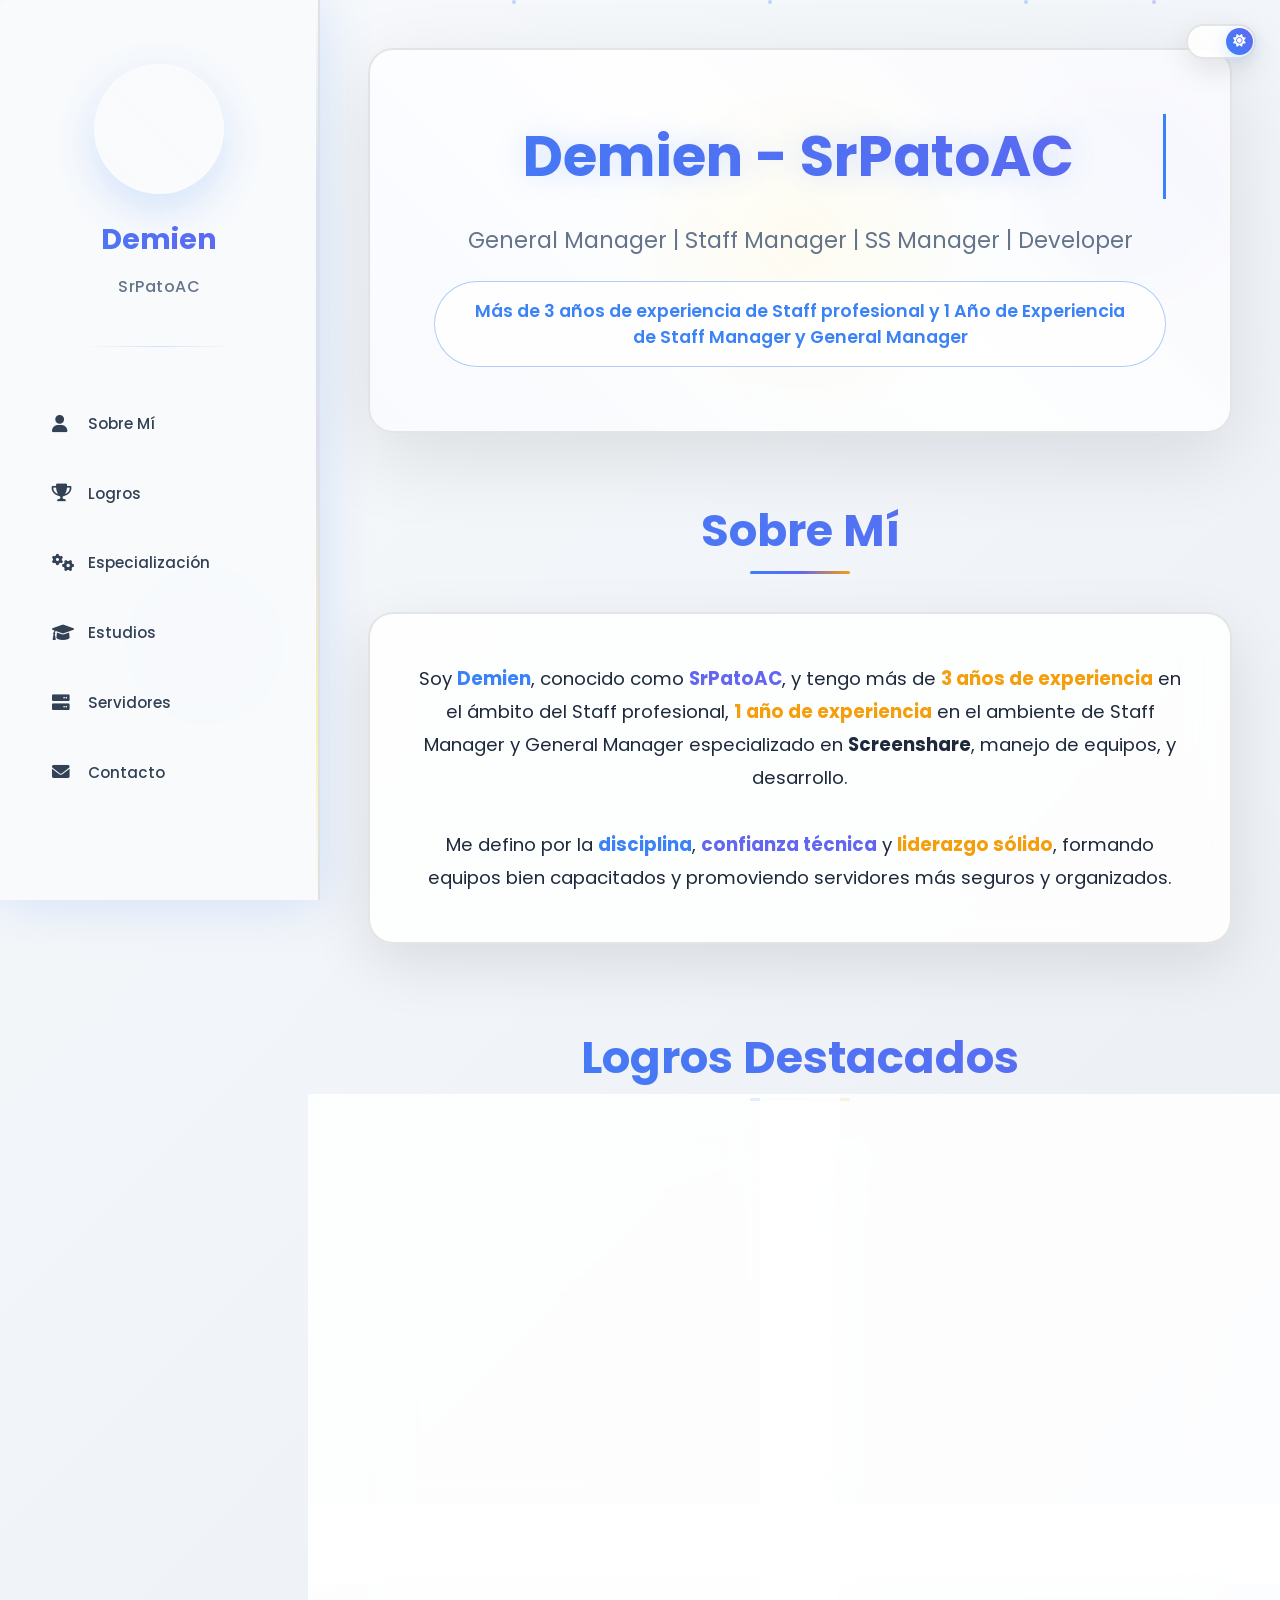
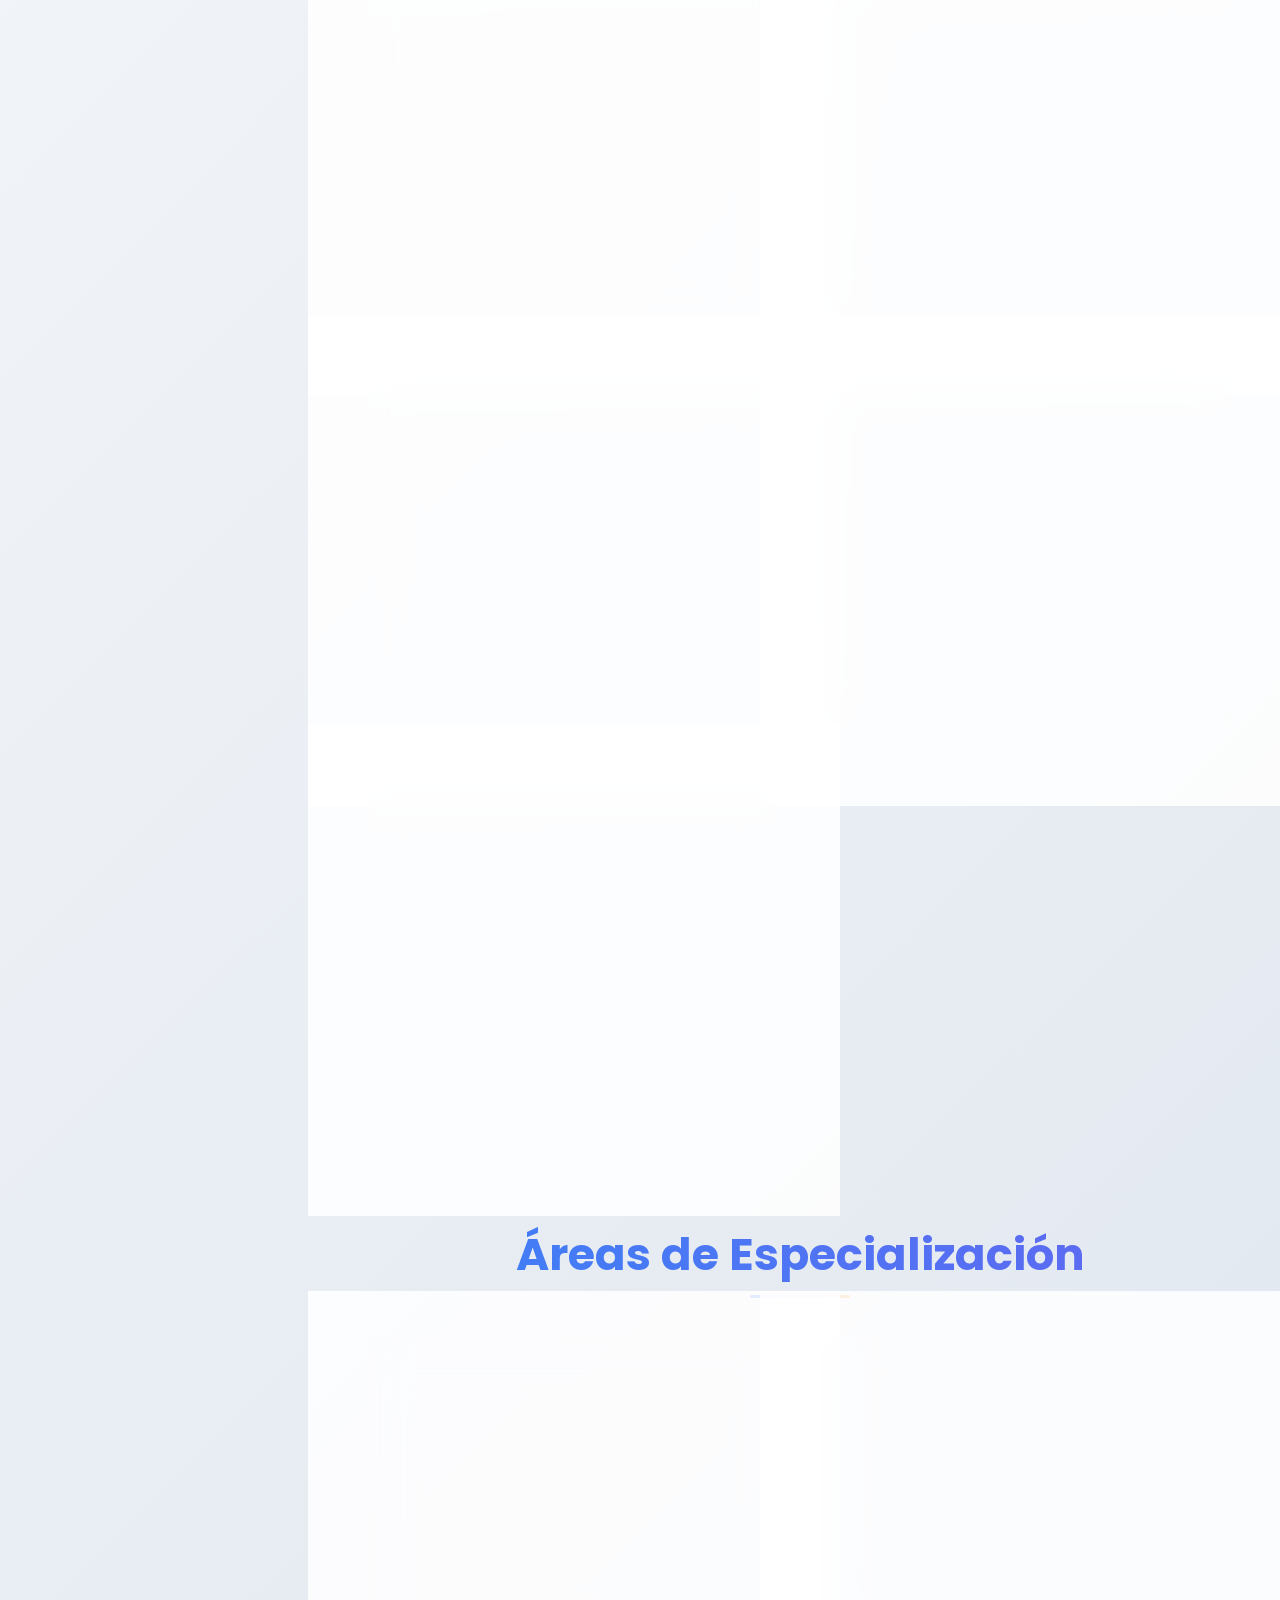
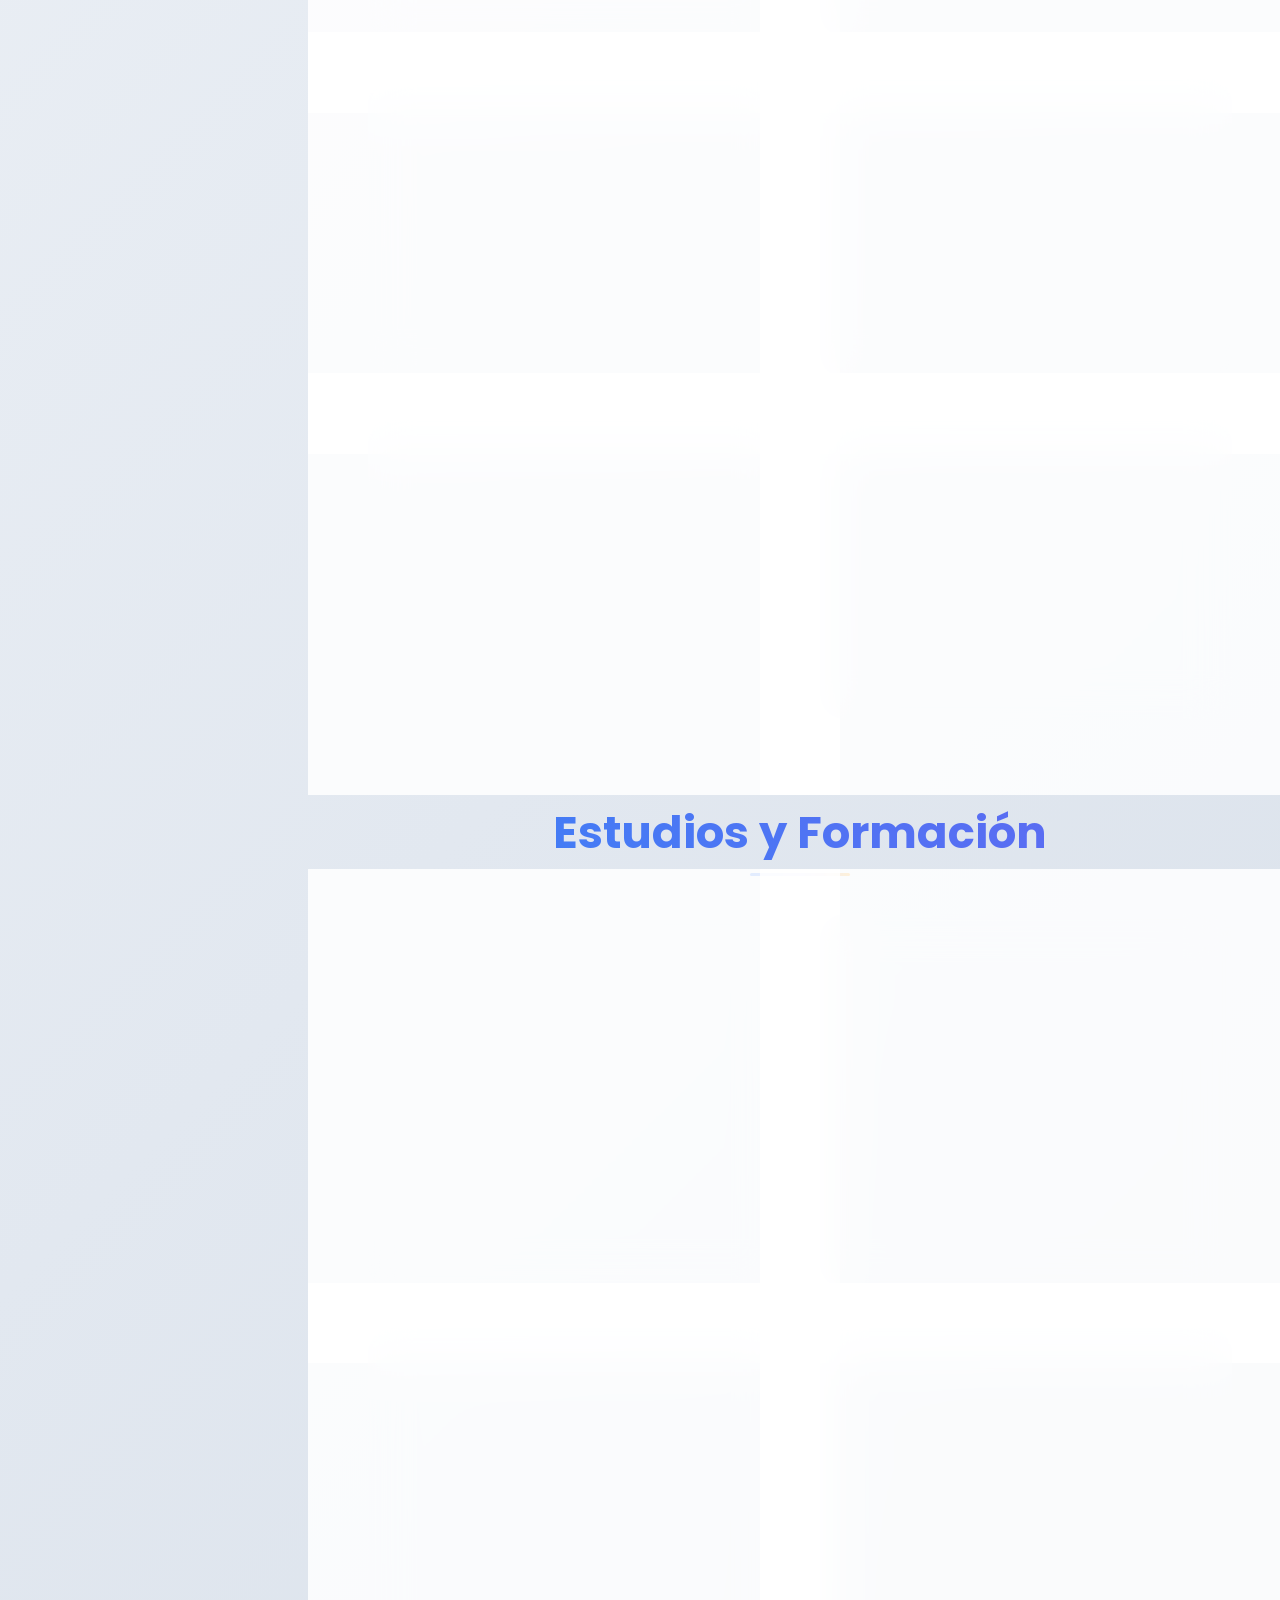
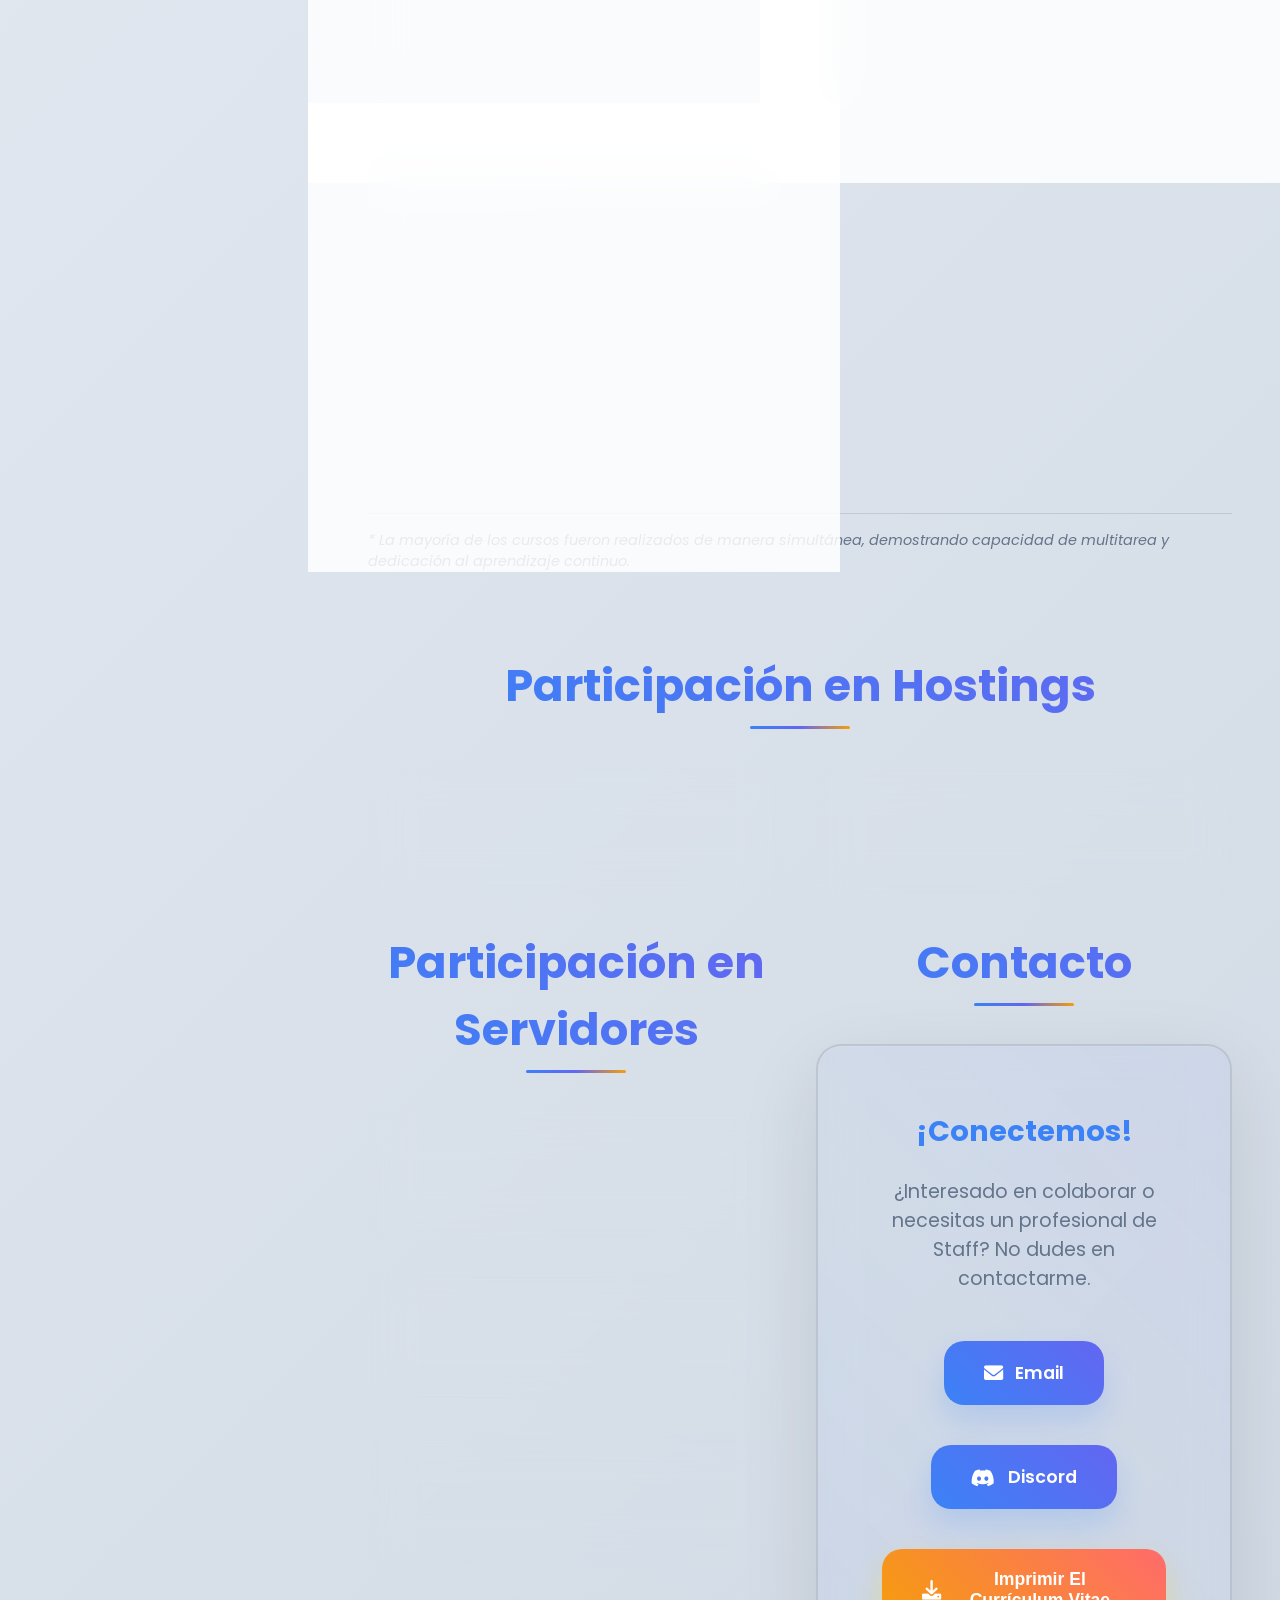
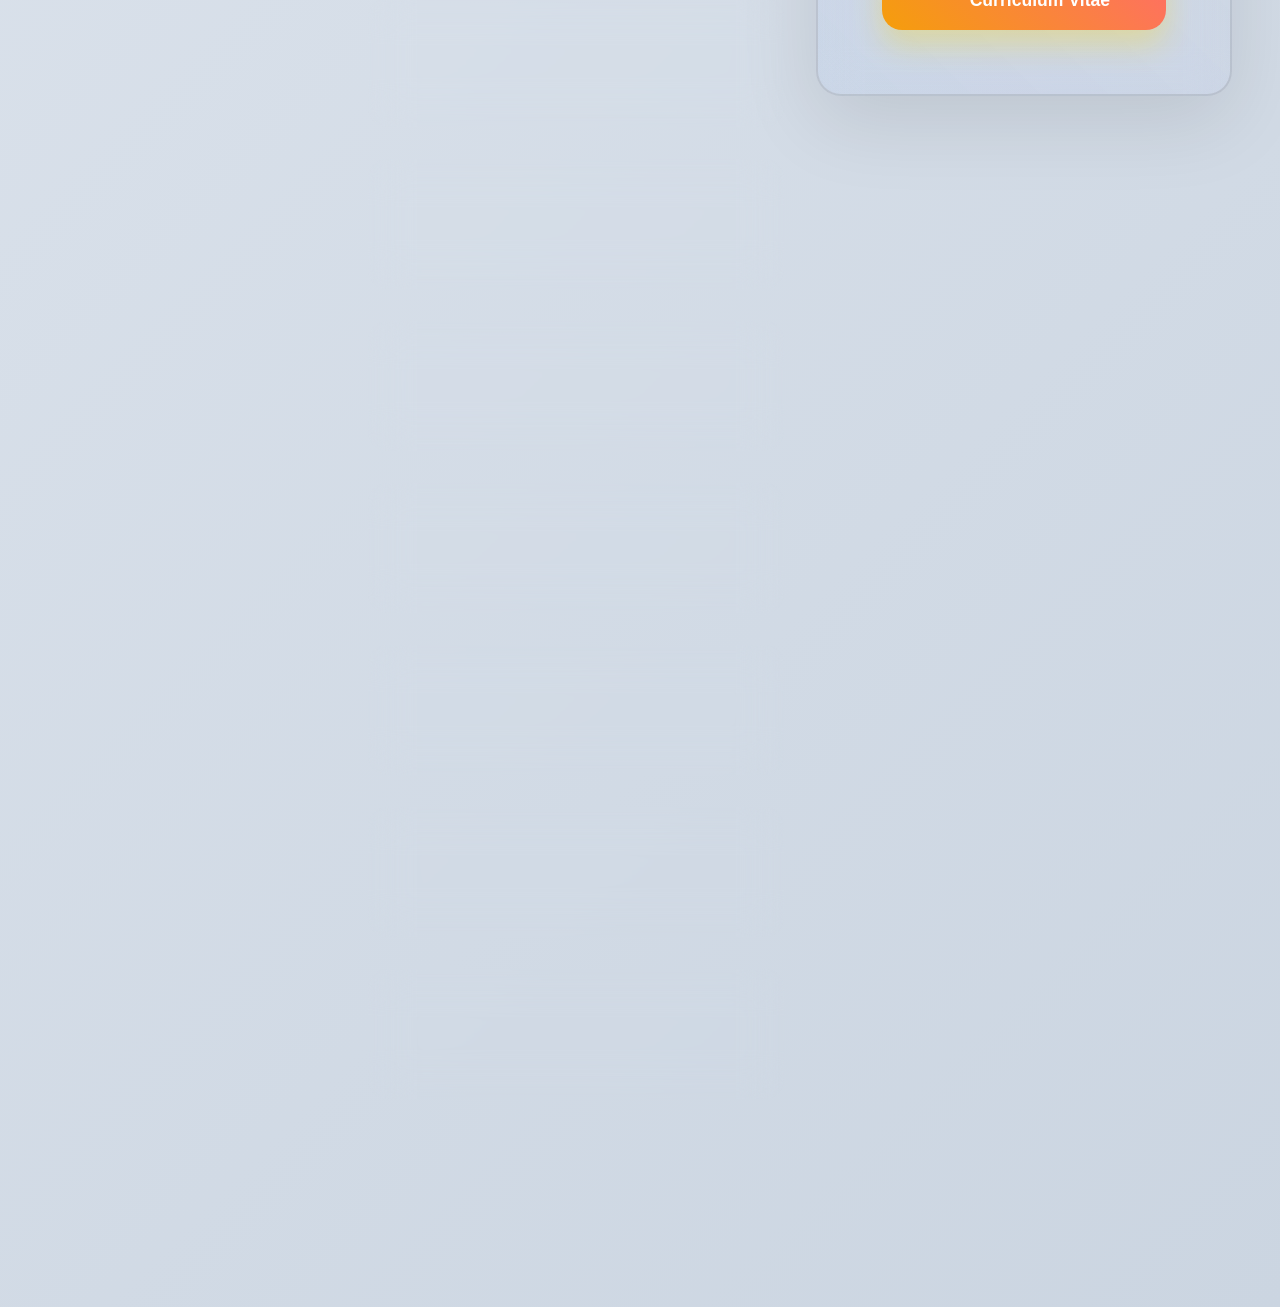
==== commit 1f17fdf4: "Update name from Alex to Demien in index.html" ====
--- a/index.html
+++ b/index.html
@@ -1474,7 +1474,7 @@
         <!-- Header Section -->
         <header class="header" data-aos="fade-up">
             <div class="header-content">
-                <h1>Alex - SrPatoAC</h1>
+                <h1>Demien - SrPatoAC</h1>
                 <p class="subtitle">General Manager | Staff Manager | SS Manager | Developer </p>
                 <p class="experience">Más de 3 años de experiencia de Staff profesional y 1 Año de Experiencia de Staff Manager y General Manager</p>
             </div>
@@ -1485,7 +1485,7 @@
             <h2 class="section-title">Sobre Mí</h2>
             <div class="glass-card">
                 <p>
-                    Soy <strong style="color: var(--accent-primary);">Alex</strong>, conocido como <strong style="color: var(--accent-secondary);">SrPatoAC</strong>, 
+                    Soy <strong style="color: var(--accent-primary);">Demien</strong>, conocido como <strong style="color: var(--accent-secondary);">SrPatoAC</strong>, 
                     y tengo más de <strong style="color: var(--accent-tertiary);">3 años de experiencia</strong> en el ámbito del Staff profesional, <strong style="color: var(--accent-tertiary);">1 año de experiencia</strong>
                     en el ambiente de Staff Manager y General Manager especializado en <strong>Screenshare</strong>, manejo de equipos, y desarrollo.
                     <br><br>
@@ -2443,7 +2443,7 @@
             });
         }
 
-        console.log('🚀 CV de Alex - SrPatoAC cargado exitosamente con toggle de tema y todas las mejoras!');
+        console.log('🚀 CV de Demien - SrPatoAC cargado exitosamente con toggle de tema y todas las mejoras!');
         console.log('💡 Presiona Ctrl/Cmd + T para cambiar el tema rápidamente');
     </script>
 </body>
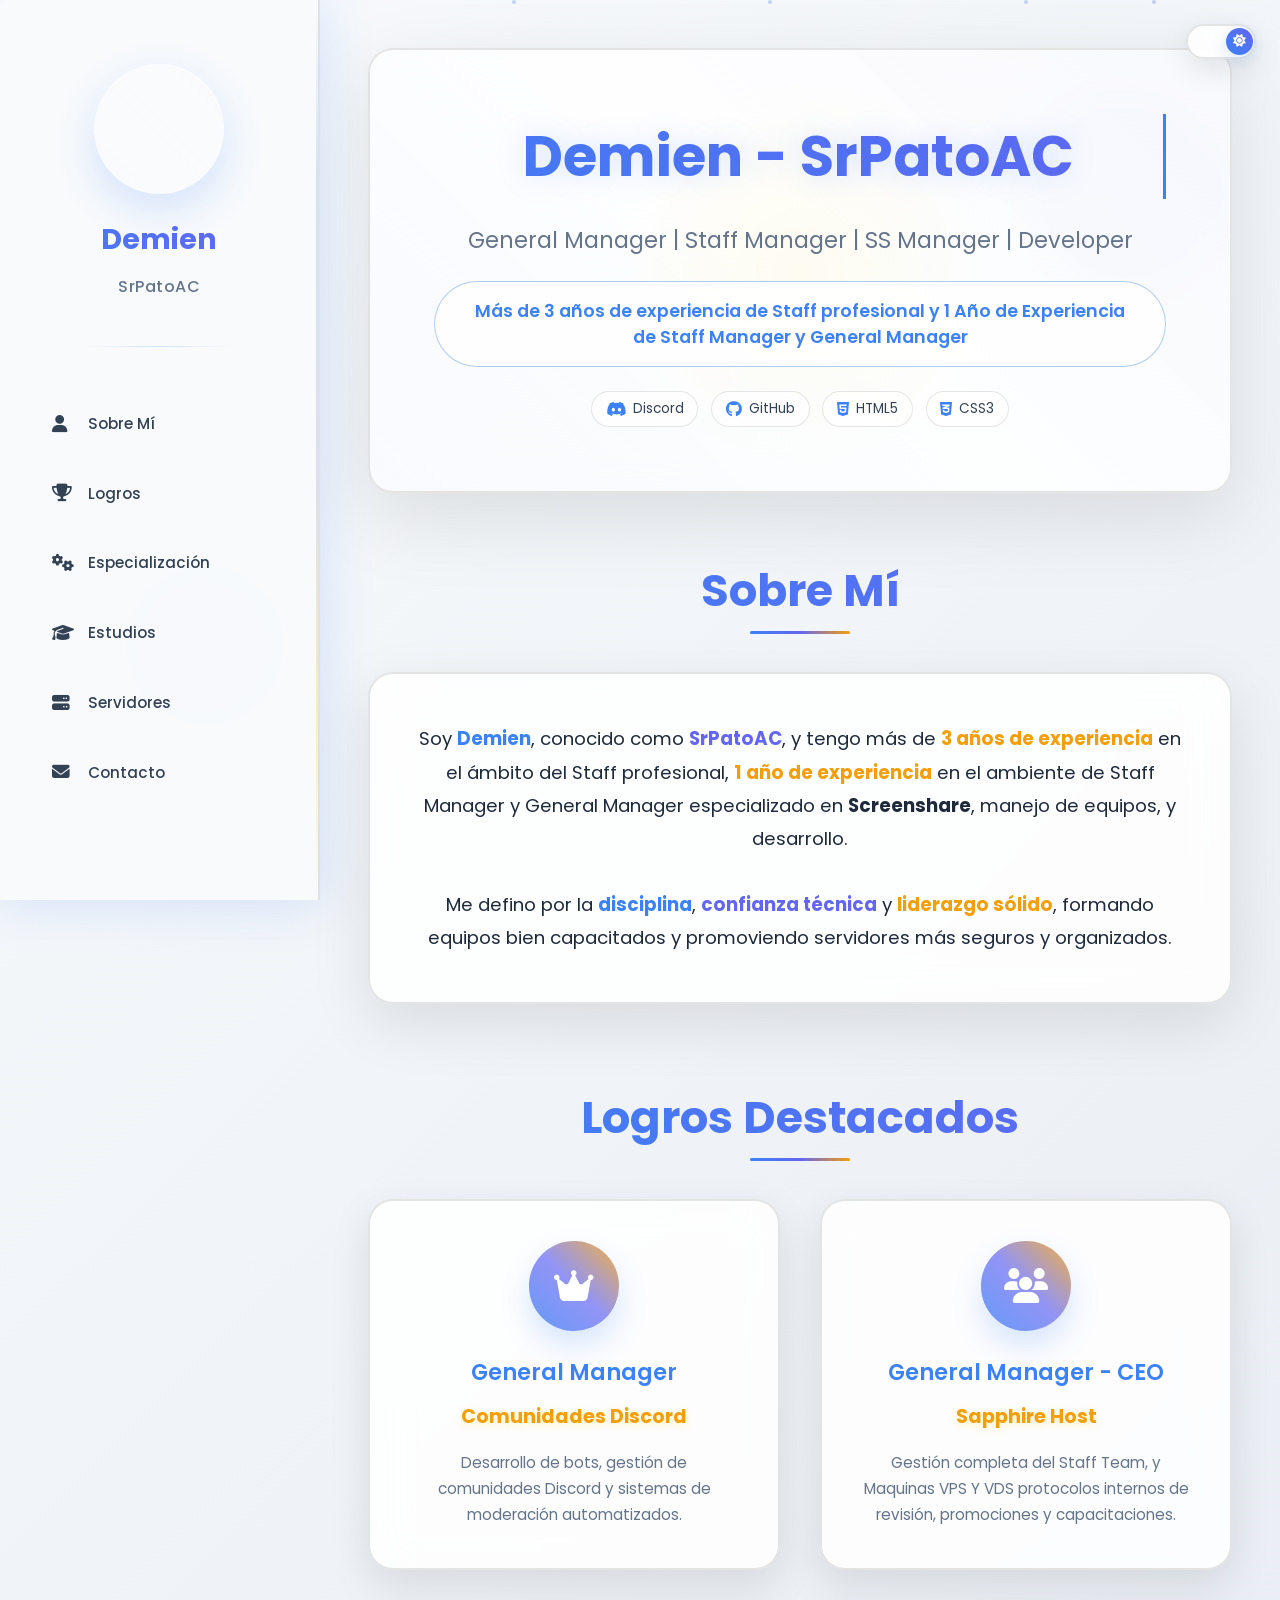
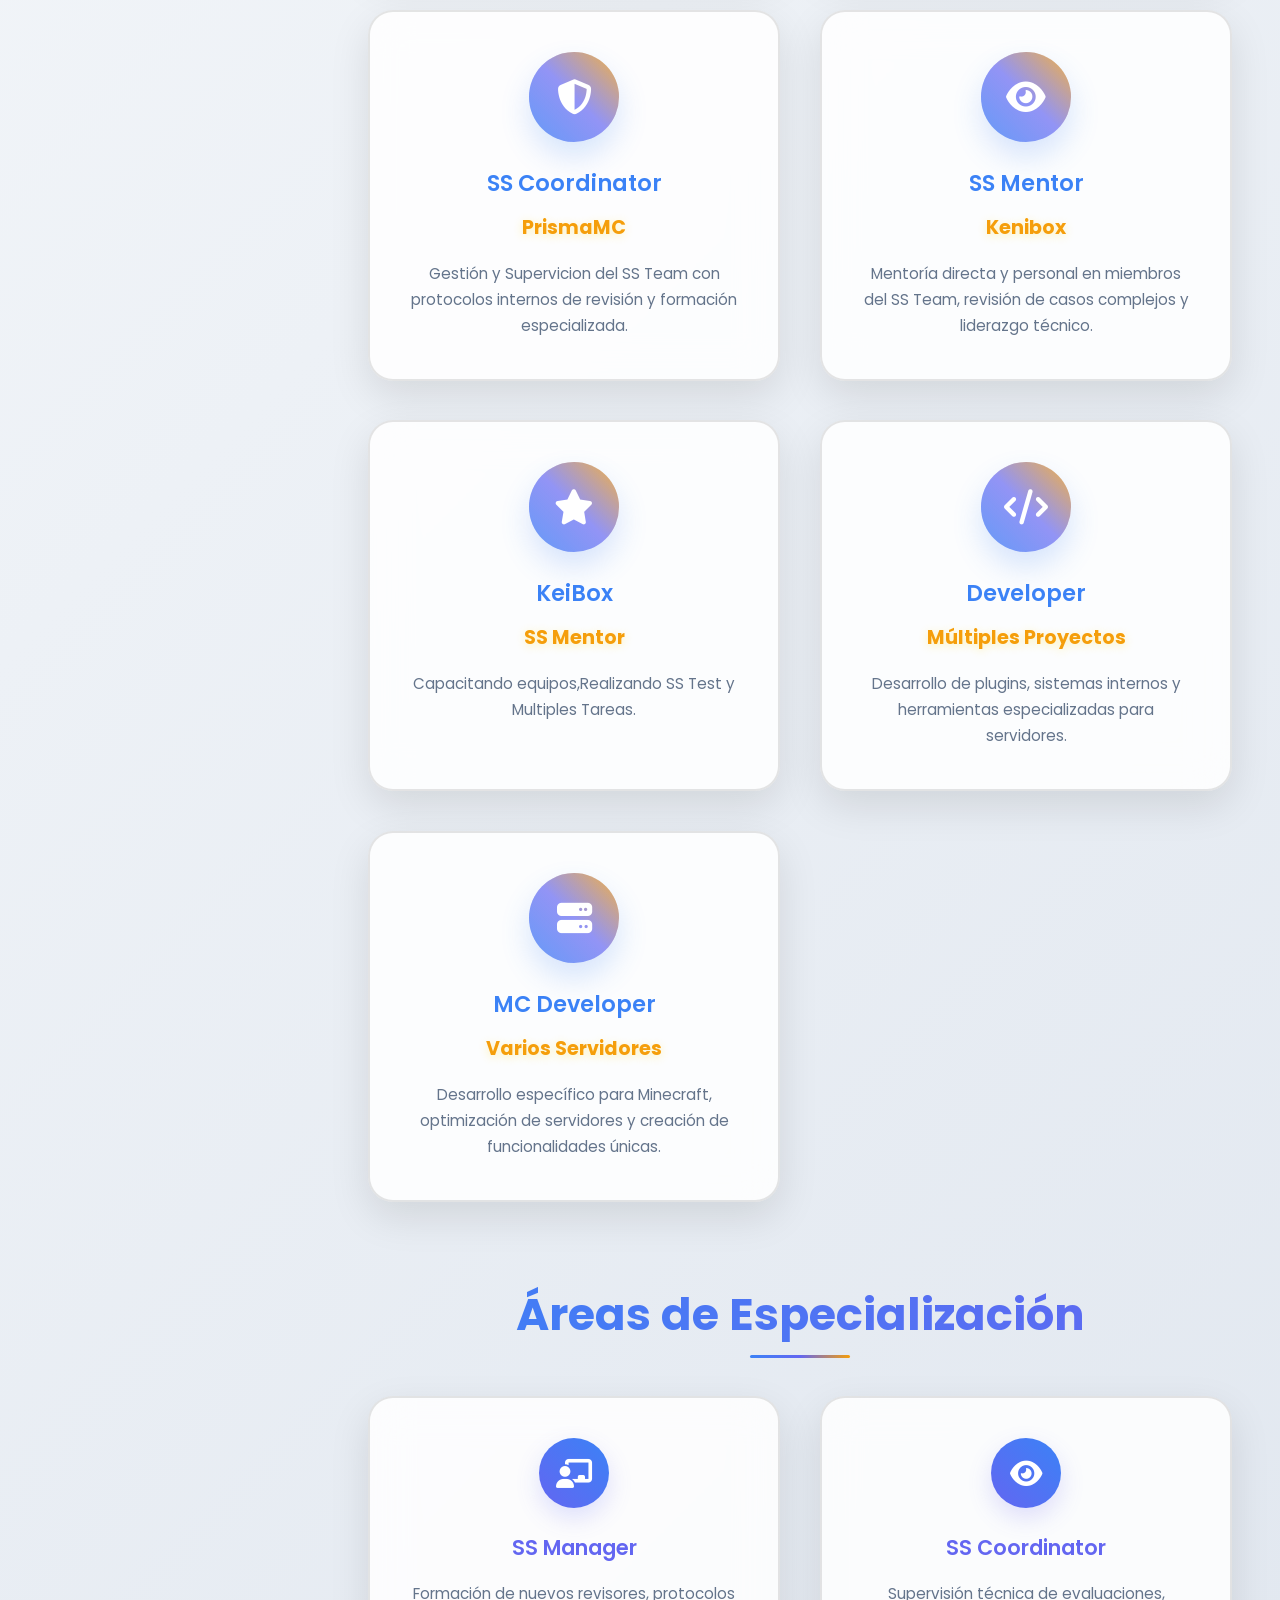
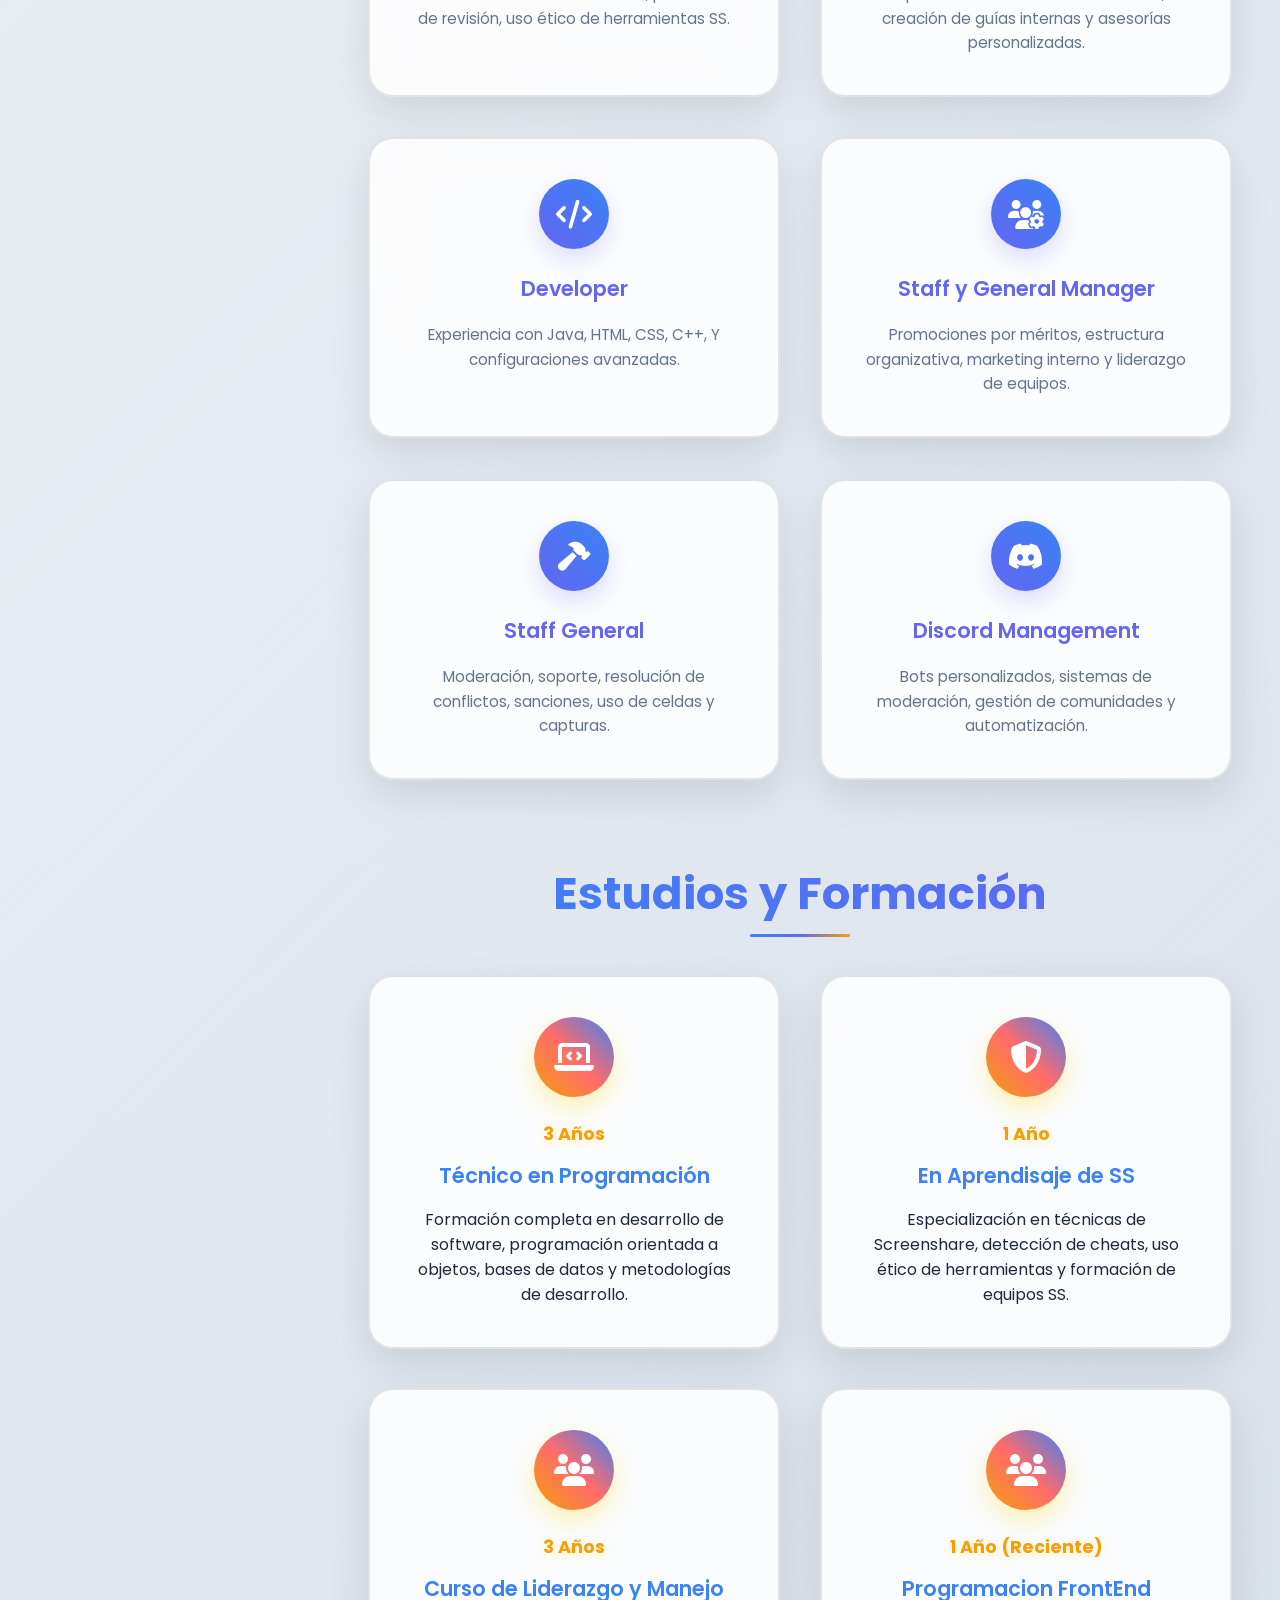
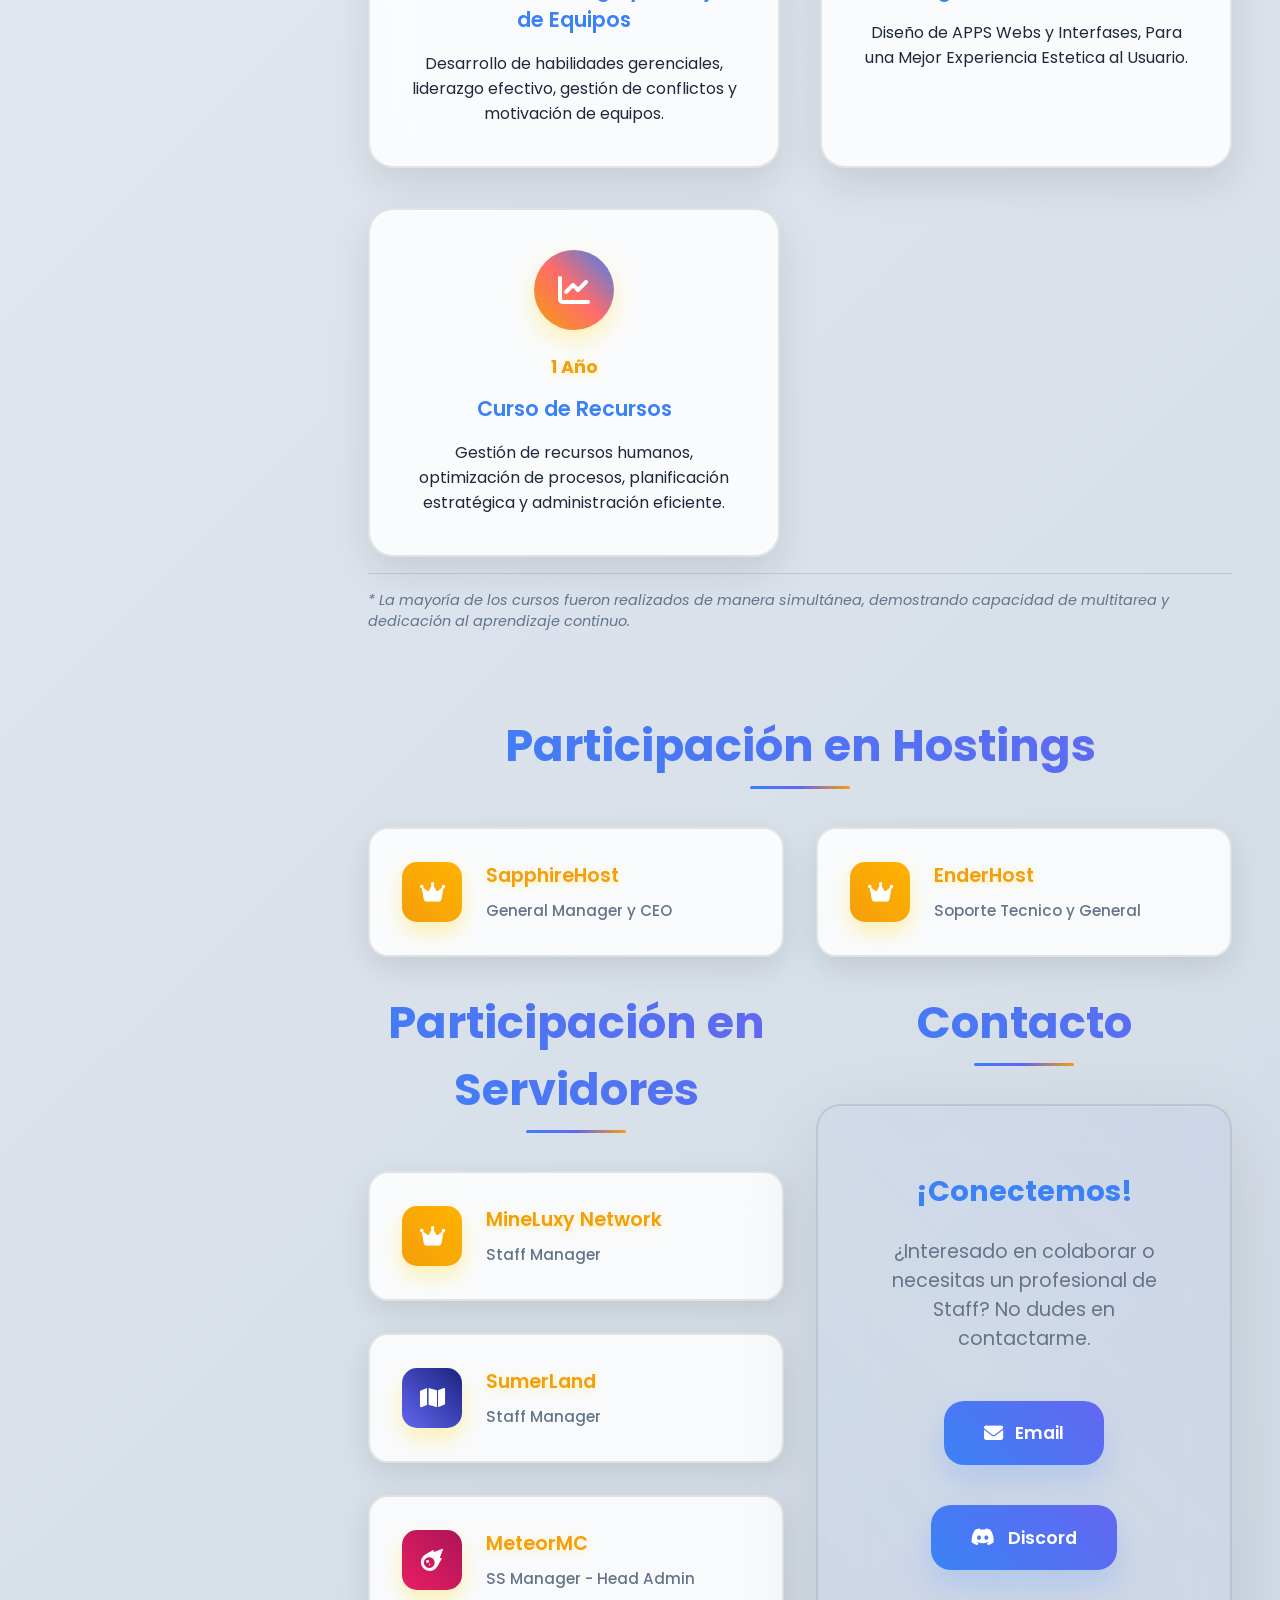
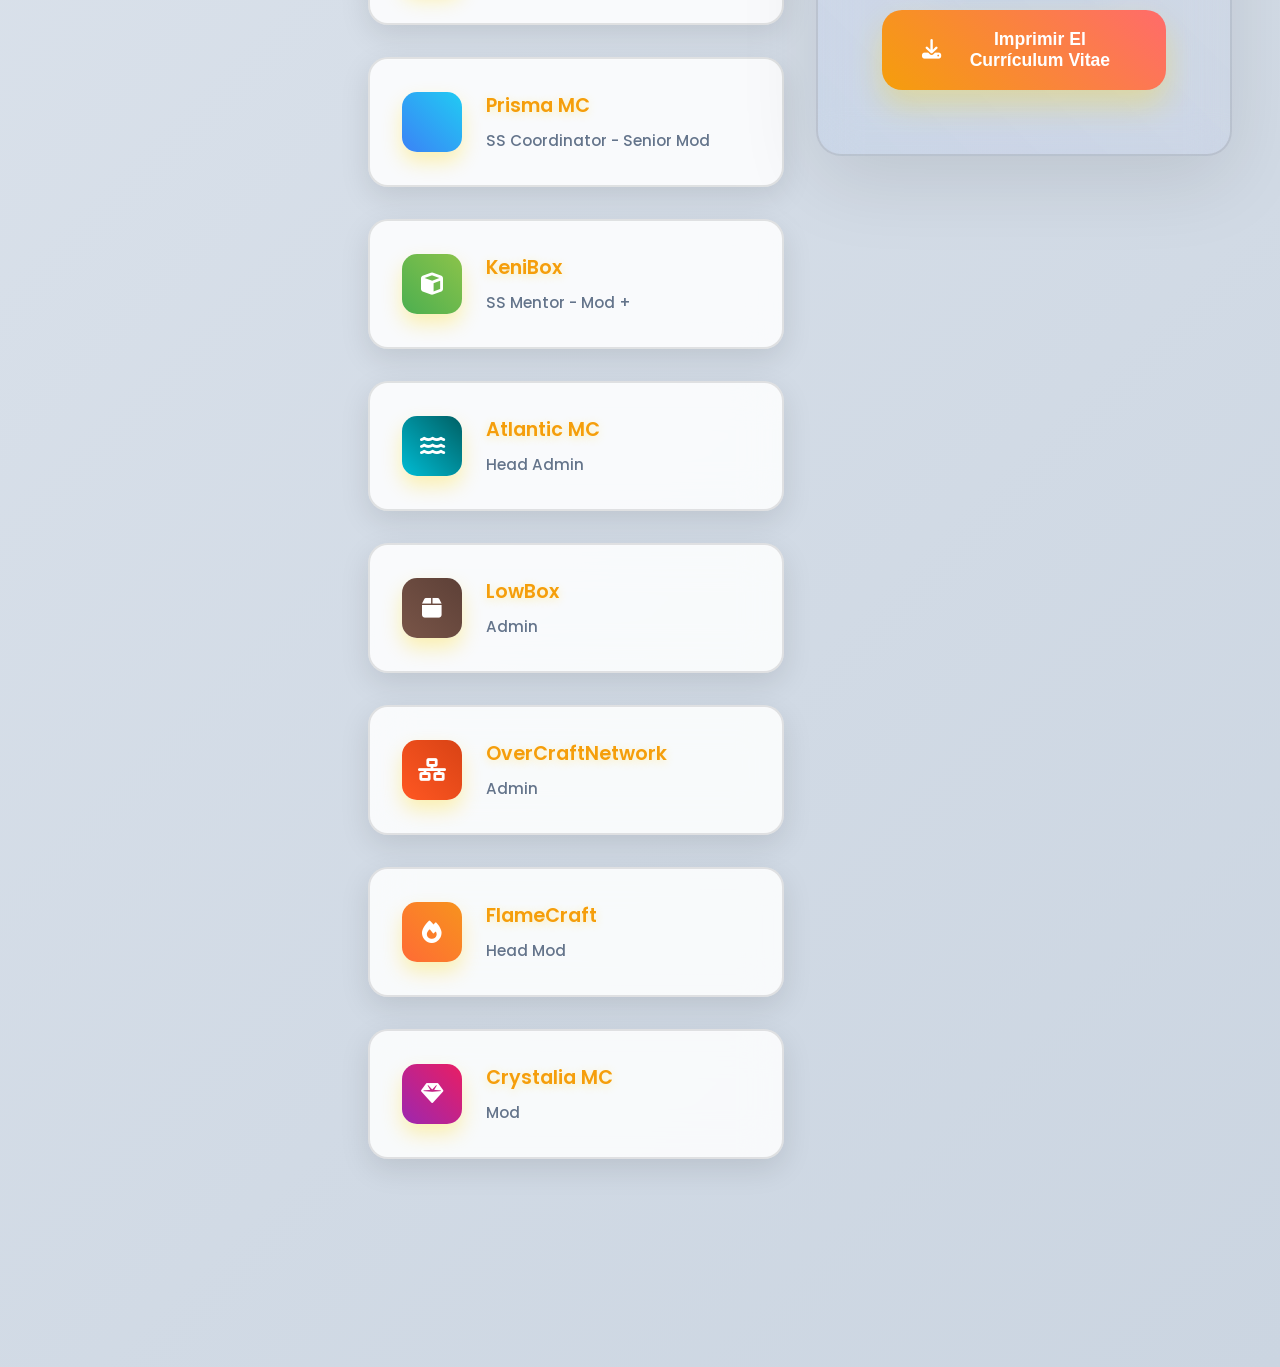
==== commit c5ec6f95: "Refactoriza el portafolio separando CSS/JS y mejora iconos" ====
--- a/index.html
+++ b/index.html
@@ -8,1395 +8,10 @@
     <link rel="preconnect" href="https://fonts.gstatic.com" crossorigin>
     <link href="https://fonts.googleapis.com/css2?family=Poppins:wght@300;400;500;600;700&display=swap" rel="stylesheet">
     <link href="https://unpkg.com/aos@2.3.1/dist/aos.css" rel="stylesheet">
-    <link rel="stylesheet" href="https://cdnjs.cloudflare.com/ajax/libs/font-awesome/6.0.0/css/all.min.css">
-    <style>
-        :root {
-            /* Dark theme variables (default) */
-            --bg-primary: linear-gradient(135deg, #0d1117 0%, #161b22 50%, #21262d 100%);
-            --bg-secondary: rgba(255, 255, 255, 0.03);
-            --bg-glass: rgba(255, 255, 255, 0.03);
-            --text-primary: #ffffff;
-            --text-secondary: #8b949e;
-            --text-accent: #c9d1d9;
-            --border-color: rgba(255, 255, 255, 0.1);
-            --border-hover: rgba(6, 182, 212, 0.4);
-            --accent-primary: #06b6d4;
-            --accent-secondary: #4f46e5;
-            --accent-tertiary: #ffd700;
-            --shadow-light: rgba(0, 0, 0, 0.3);
-            --shadow-heavy: rgba(0, 0, 0, 0.5);
-            --sidebar-bg: rgba(13, 17, 23, 0.95);
-            --particle-color: #06b6d4;
-            --glow-primary: rgba(6, 182, 212, 0.3);
-            --glow-secondary: rgba(79, 70, 229, 0.3);
-            --overlay-light: rgba(6, 182, 212, 0.05);
-            --overlay-medium: rgba(79, 70, 229, 0.05);
-            --backdrop-blur: blur(20px);
-        }
-
-        [data-theme="light"] {
-            /* Light theme variables */
-            --bg-primary: linear-gradient(135deg, #f8fafc 0%, #e2e8f0 50%, #cbd5e1 100%);
-            --bg-secondary: rgba(255, 255, 255, 0.8);
-            --bg-glass: rgba(255, 255, 255, 0.85);
-            --text-primary: #1e293b;
-            --text-secondary: #64748b;
-            --text-accent: #334155;
-            --border-color: rgba(0, 0, 0, 0.1);
-            --border-hover: rgba(59, 130, 246, 0.4);
-            --accent-primary: #3b82f6;
-            --accent-secondary: #6366f1;
-            --accent-tertiary: #f59e0b;
-            --shadow-light: rgba(0, 0, 0, 0.1);
-            --shadow-heavy: rgba(0, 0, 0, 0.15);
-            --sidebar-bg: rgba(248, 250, 252, 0.95);
-            --particle-color: #3b82f6;
-            --glow-primary: rgba(59, 130, 246, 0.2);
-            --glow-secondary: rgba(99, 102, 241, 0.2);
-            --overlay-light: rgba(59, 130, 246, 0.03);
-            --overlay-medium: rgba(99, 102, 241, 0.03);
-            --backdrop-blur: blur(20px);
-        }
-
-        * {
-            margin: 0;
-            padding: 0;
-            box-sizing: border-box;
-        }
-
-        body {
-            font-family: 'Poppins', sans-serif;
-            background: var(--bg-primary);
-            color: var(--text-primary);
-            overflow-x: hidden;
-            min-height: 100vh;
-            transition: all 0.5s cubic-bezier(0.175, 0.885, 0.32, 1.275);
-        }
-
-        /* Theme Toggle Button */
-        .theme-toggle {
-            position: fixed;
-            top: 1.5rem;
-            right: 1.5rem;
-            z-index: 1002;
-            width: 70px;
-            height: 35px;
-            background: var(--bg-glass);
-            backdrop-filter: var(--backdrop-blur);
-            border: 2px solid var(--border-color);
-            border-radius: 50px;
-            cursor: pointer;
-            display: flex;
-            align-items: center;
-            padding: 3px;
-            transition: all 0.4s cubic-bezier(0.175, 0.885, 0.32, 1.275);
-            box-shadow: 0 10px 30px var(--shadow-light);
-        }
-
-        .theme-toggle:hover {
-            border-color: var(--accent-primary);
-            box-shadow: 0 15px 40px var(--glow-primary);
-            transform: scale(1.05);
-        }
-
-        .theme-toggle-slider {
-            width: 27px;
-            height: 27px;
-            background: linear-gradient(45deg, var(--accent-primary), var(--accent-secondary));
-            border-radius: 50%;
-            display: flex;
-            align-items: center;
-            justify-content: center;
-            color: white;
-            font-size: 0.8rem;
-            transition: all 0.4s cubic-bezier(0.175, 0.885, 0.32, 1.275);
-            position: relative;
-            box-shadow: 0 4px 15px var(--glow-primary);
-        }
-
-        [data-theme="light"] .theme-toggle-slider {
-            transform: translateX(35px);
-        }
-
-        .theme-toggle-slider i {
-            transition: all 0.3s ease;
-        }
-
-        .theme-toggle:active .theme-toggle-slider {
-            transform: scale(0.9);
-        }
-
-        [data-theme="light"] .theme-toggle:active .theme-toggle-slider {
-            transform: translateX(35px) scale(0.9);
-        }
-
-        /* Animated Background */
-        .bg-animation {
-            position: fixed;
-            top: 0;
-            left: 0;
-            width: 100%;
-            height: 100%;
-            z-index: -2;
-            opacity: 0.1;
-            overflow: hidden;
-            transition: opacity 0.5s ease;
-        }
-
-        .bg-animation::before {
-            content: '';
-            position: absolute;
-            width: 200px;
-            height: 200px;
-            background: linear-gradient(45deg, var(--accent-primary), var(--accent-secondary));
-            border-radius: 50%;
-            animation: float 6s ease-in-out infinite, pulse 4s ease-in-out infinite;
-            top: 10%;
-            left: 80%;
-            filter: blur(1px);
-        }
-
-        .bg-animation::after {
-            content: '';
-            position: absolute;
-            width: 150px;
-            height: 150px;
-            background: linear-gradient(45deg, var(--accent-secondary), var(--accent-primary));
-            border-radius: 50%;
-            animation: float 8s ease-in-out infinite reverse, pulse 6s ease-in-out infinite reverse;
-            bottom: 20%;
-            left: 10%;
-            filter: blur(1px);
-        }
-
-        /* Additional floating elements */
-        .bg-particles {
-            position: fixed;
-            top: 0;
-            left: 0;
-            width: 100%;
-            height: 100%;
-            z-index: -1;
-            pointer-events: none;
-            transition: opacity 0.5s ease;
-        }
-
-        .particle {
-            position: absolute;
-            width: 4px;
-            height: 4px;
-            background: var(--particle-color);
-            border-radius: 50%;
-            opacity: 0.3;
-            animation: particleFloat 15s linear infinite;
-        }
-
-        .particle:nth-child(2) { left: 20%; animation-delay: -2s; }
-        .particle:nth-child(3) { left: 40%; animation-delay: -4s; }
-        .particle:nth-child(4) { left: 60%; animation-delay: -6s; }
-        .particle:nth-child(5) { left: 80%; animation-delay: -8s; }
-        .particle:nth-child(6) { left: 90%; animation-delay: -10s; background: var(--accent-secondary); }
-
-        @keyframes float {
-            0%, 100% { transform: translateY(0px) rotate(0deg); }
-            50% { transform: translateY(-30px) rotate(180deg); }
-        }
-
-        @keyframes pulse {
-            0%, 100% { opacity: 0.1; transform: scale(1); }
-            50% { opacity: 0.2; transform: scale(1.1); }
-        }
-
-        @keyframes particleFloat {
-            0% { transform: translateY(100vh) rotate(0deg); opacity: 0; }
-            10% { opacity: 0.3; }
-            90% { opacity: 0.3; }
-            100% { transform: translateY(-100px) rotate(360deg); opacity: 0; }
-        }
-
-        /* Sidebar - MEJORADO */
-        .sidebar {
-            position: fixed;
-            top: 0;
-            left: 0;
-            width: 320px;
-            height: 100vh;
-            background: var(--sidebar-bg);
-            backdrop-filter: var(--backdrop-blur);
-            border-right: 2px solid var(--border-color);
-            padding: 2.5rem 2rem;
-            z-index: 1000;
-            transition: all 0.4s cubic-bezier(0.175, 0.885, 0.32, 1.275);
-            overflow-y: auto;
-            box-shadow: 
-                0 0 50px var(--glow-primary),
-                inset 0 0 0 1px rgba(255, 255, 255, 0.05);
-        }
-
-        .sidebar::before {
-            content: '';
-            position: absolute;
-            top: 0;
-            right: 0;
-            width: 2px;
-            height: 100%;
-            background: linear-gradient(180deg, 
-                transparent 0%, 
-                var(--glow-primary) 20%, 
-                var(--glow-secondary) 50%, 
-                rgba(255, 215, 0, 0.3) 80%, 
-                transparent 100%);
-            animation: borderGlow 3s ease-in-out infinite;
-        }
-
-        @keyframes borderGlow {
-            0%, 100% { opacity: 0.3; }
-            50% { opacity: 0.8; }
-        }
-
-        .sidebar.mobile-hidden {
-            transform: translateX(-100%);
-        }
-
-        /* Profile Section - MEJORADO */
-        .profile-section {
-            text-align: center;
-            margin-bottom: 3rem;
-            padding: 1.5rem 0;
-            position: relative;
-        }
-
-        .profile-section::after {
-            content: '';
-            position: absolute;
-            bottom: 0;
-            left: 50%;
-            width: 60%;
-            height: 1px;
-            background: linear-gradient(90deg, transparent, var(--glow-primary), transparent);
-            transform: translateX(-50%);
-        }
-
-        .profile-img {
-            width: 130px;
-            height: 130px;
-            border-radius: 50%;
-            background: linear-gradient(45deg, var(--accent-primary), var(--accent-secondary), var(--accent-tertiary));
-            display: flex;
-            align-items: center;
-            justify-content: center;
-            margin: 0 auto 1.5rem;
-            font-size: 3.5rem;
-            color: white;
-            box-shadow: 
-                0 15px 40px var(--glow-primary),
-                0 0 0 4px rgba(255, 255, 255, 0.1),
-                inset 0 0 0 2px rgba(255, 255, 255, 0.2);
-            animation: profilePulse 3s ease-in-out infinite;
-            transition: all 0.4s cubic-bezier(0.175, 0.885, 0.32, 1.275);
-            position: relative;
-            overflow: hidden;
-            background-image: url('ae6de9625dd7ca1978c1ec6805a922b5.png');
-            background-size: cover;
-            background-position: center;
-            padding: 0;
-        }
-
-        .profile-img::before {
-            content: '';
-            position: absolute;
-            top: -50%;
-            left: -50%;
-            width: 200%;
-            height: 200%;
-            background: linear-gradient(45deg, transparent, rgba(255, 255, 255, 0.2), transparent);
-            animation: shimmer 3s ease-in-out infinite;
-        }
-
-        .profile-img:hover {
-            transform: scale(1.15) rotate(10deg);
-            box-shadow: 
-                0 25px 60px var(--glow-primary),
-                0 0 0 6px rgba(255, 255, 255, 0.15),
-                0 0 40px var(--glow-secondary);
-        }
-
-        @keyframes profilePulse {
-            0%, 100% { 
-                box-shadow: 
-                    0 15px 40px var(--glow-primary),
-                    0 0 0 4px rgba(255, 255, 255, 0.1);
-            }
-            50% { 
-                box-shadow: 
-                    0 20px 60px var(--glow-primary), 
-                    0 0 0 6px rgba(255, 255, 255, 0.2),
-                    0 0 30px var(--glow-secondary);
-            }
-        }
-
-        @keyframes shimmer {
-            0% { transform: translateX(-100%) translateY(-100%) rotate(45deg); }
-            100% { transform: translateX(100%) translateY(100%) rotate(45deg); }
-        }
-
-        .profile-name {
-            font-size: 1.8rem;
-            font-weight: 700;
-            margin-bottom: 0.8rem;
-            background: linear-gradient(45deg, var(--accent-primary), var(--accent-secondary), var(--accent-tertiary));
-            background-size: 200% 200%;
-            -webkit-background-clip: text;
-            -webkit-text-fill-color: transparent;
-            background-clip: text;
-            animation: textGlow 2s ease-in-out infinite alternate, gradientShift 4s ease-in-out infinite;
-        }
-
-        @keyframes textGlow {
-            0% { filter: drop-shadow(0 0 10px var(--glow-primary)); }
-            100% { filter: drop-shadow(0 0 20px var(--glow-secondary)); }
-        }
-
-        @keyframes gradientShift {
-            0% { background-position: 0% 50%; }
-            50% { background-position: 100% 50%; }
-            100% { background-position: 0% 50%; }
-        }
-
-        .profile-title {
-            font-size: 1rem;
-            color: var(--text-secondary);
-            margin-bottom: 1.5rem;
-            font-weight: 500;
-            letter-spacing: 0.5px;
-        }
-
-        /* Navigation - MEJORADO */
-        .nav-menu {
-            list-style: none;
-            padding: 0;
-        }
-
-        .nav-item {
-            margin-bottom: 0.8rem;
-        }
-
-        .nav-link {
-            display: flex;
-            align-items: center;
-            padding: 1rem 1.2rem;
-            color: var(--text-accent);
-            text-decoration: none;
-            border-radius: 15px;
-            transition: all 0.4s cubic-bezier(0.175, 0.885, 0.32, 1.275);
-            font-weight: 500;
-            font-size: 0.95rem;
-            position: relative;
-            overflow: hidden;
-            border: 1px solid transparent;
-        }
-
-        .nav-link::before {
-            content: '';
-            position: absolute;
-            top: 0;
-            left: -100%;
-            width: 100%;
-            height: 100%;
-            background: linear-gradient(90deg, transparent, var(--glow-primary), transparent);
-            transition: left 0.6s ease;
-        }
-
-        .nav-link::after {
-            content: '';
-            position: absolute;
-            left: 0;
-            top: 50%;
-            width: 0;
-            height: 2px;
-            background: linear-gradient(90deg, var(--accent-primary), var(--accent-secondary));
-            transform: translateY(-50%);
-            transition: width 0.4s cubic-bezier(0.175, 0.885, 0.32, 1.275);
-        }
-
-        .nav-link:hover::before {
-            left: 100%;
-        }
-
-        .nav-link:hover, .nav-link.active {
-            background: var(--bg-glass);
-            color: var(--accent-primary);
-            transform: translateX(15px) scale(1.02);
-            box-shadow: 
-                0 8px 25px var(--glow-primary),
-                inset 0 1px 0 rgba(255, 255, 255, 0.1);
-            border-color: var(--border-hover);
-        }
-
-        .nav-link:hover::after, .nav-link.active::after {
-            width: 4px;
-        }
-
-        .nav-link i {
-            margin-right: 1rem;
-            width: 20px;
-            font-size: 1.1rem;
-            transition: all 0.4s cubic-bezier(0.175, 0.885, 0.32, 1.275);
-        }
-
-        .nav-link:hover i {
-            transform: rotate(360deg) scale(1.3);
-            color: var(--accent-secondary);
-        }
-
-        /* Mobile Menu Toggle - MEJORADO */
-        .mobile-toggle {
-            display: none;
-            position: fixed;
-            top: 1.5rem;
-            left: 1.5rem;
-            z-index: 1001;
-            background: var(--sidebar-bg);
-            backdrop-filter: var(--backdrop-blur);
-            border: 2px solid var(--border-color);
-            color: var(--text-primary);
-            padding: 1rem;
-            border-radius: 15px;
-            cursor: pointer;
-            font-size: 1.3rem;
-            transition: all 0.3s cubic-bezier(0.175, 0.885, 0.32, 1.275);
-            box-shadow: 0 10px 30px var(--glow-primary);
-        }
-
-        .mobile-toggle:hover {
-            transform: scale(1.1) rotate(90deg);
-            border-color: var(--border-hover);
-            box-shadow: 0 15px 40px var(--glow-primary);
-        }
-
-        /* Main Content - MEJORADO */
-        .main-content {
-            margin-left: 320px;
-            padding: 3rem;
-            min-height: 100vh;
-            position: relative;
-            transition: all 0.5s ease;
-        }
-
-        /* Header Section - MEJORADO */
-        .header {
-            background: var(--bg-glass);
-            backdrop-filter: var(--backdrop-blur);
-            border: 2px solid var(--border-color);
-            border-radius: 25px;
-            padding: 4rem;
-            margin-bottom: 4rem;
-            text-align: center;
-            position: relative;
-            overflow: hidden;
-            box-shadow: 
-                0 25px 80px var(--shadow-light),
-                inset 0 1px 0 rgba(255, 255, 255, 0.1);
-        }
-
-        .header::before {
-            content: '';
-            position: absolute;
-            top: -50%;
-            left: -50%;
-            width: 200%;
-            height: 200%;
-            background: linear-gradient(45deg, transparent, var(--overlay-light), transparent, var(--overlay-medium), transparent);
-            animation: rotate 20s linear infinite;
-        }
-
-        .header::after {
-            content: '';
-            position: absolute;
-            top: 50%;
-            left: 50%;
-            width: 400px;
-            height: 400px;
-            background: radial-gradient(circle, rgba(255, 215, 0, 0.05) 0%, transparent 70%);
-            border-radius: 50%;
-            transform: translate(-50%, -50%);
-            animation: breathe 6s ease-in-out infinite;
-        }
-
-        @keyframes rotate {
-            0% { transform: rotate(0deg); }
-            100% { transform: rotate(360deg); }
-        }
-
-        @keyframes breathe {
-            0%, 100% { transform: translate(-50%, -50%) scale(1); opacity: 0.05; }
-            50% { transform: translate(-50%, -50%) scale(1.3); opacity: 0.1; }
-        }
-
-        .header-content {
-            position: relative;
-            z-index: 1;
-        }
-
-        .header h1 {
-            font-size: 3.5rem;
-            font-weight: 700;
-            margin-bottom: 1.5rem;
-            background: linear-gradient(45deg, var(--accent-primary), var(--accent-secondary), var(--accent-tertiary), var(--accent-primary));
-            background-size: 400% 400%;
-            -webkit-background-clip: text;
-            -webkit-text-fill-color: transparent;
-            background-clip: text;
-            animation: titleBounce 2s ease-in-out infinite, gradientShift 8s ease-in-out infinite;
-            text-shadow: 0 0 30px var(--glow-primary);
-        }
-
-        @keyframes titleBounce {
-            0%, 100% { transform: translateY(0px) scale(1); }
-            50% { transform: translateY(-8px) scale(1.05); }
-        }
-
-        .header .subtitle {
-            font-size: 1.4rem;
-            color: var(--text-secondary);
-            margin-bottom: 1.5rem;
-            font-weight: 400;
-        }
-
-        .header .experience {
-            font-size: 1.1rem;
-            color: var(--accent-primary);
-            font-weight: 600;
-            padding: 1rem 2rem;
-            background: var(--bg-glass);
-            border-radius: 50px;
-            display: inline-block;
-            border: 1px solid var(--border-hover);
-        }
-
-        /* Section Styles - MEJORADO */
-        .section {
-            margin-bottom: 5rem;
-            position: relative;
-        }
-
-        .section-title {
-            font-size: 2.8rem;
-            font-weight: 700;
-            margin-bottom: 3rem;
-            text-align: center;
-            background: linear-gradient(45deg, var(--accent-primary), var(--accent-secondary));
-            -webkit-background-clip: text;
-            -webkit-text-fill-color: transparent;
-            background-clip: text;
-            position: relative;
-        }
-
-        .section-title::after {
-            content: '';
-            position: absolute;
-            bottom: -10px;
-            left: 50%;
-            width: 100px;
-            height: 3px;
-            background: linear-gradient(90deg, var(--accent-primary), var(--accent-secondary), var(--accent-tertiary));
-            transform: translateX(-50%);
-            border-radius: 2px;
-        }
-
-        /* Glass Cards - MEJORADO */
-        .glass-card {
-            background: var(--bg-glass);
-            backdrop-filter: var(--backdrop-blur);
-            border: 2px solid var(--border-color);
-            border-radius: 25px;
-            padding: 3rem;
-            margin-bottom: 3rem;
-            transition: all 0.4s cubic-bezier(0.175, 0.885, 0.32, 1.275);
-            position: relative;
-            overflow: hidden;
-            box-shadow: 
-                0 20px 60px var(--shadow-light),
-                inset 0 1px 0 rgba(255, 255, 255, 0.1);
-        }
-
-        .glass-card:hover {
-            transform: translateY(-20px) rotateX(3deg) rotateY(3deg);
-            box-shadow: 
-                0 40px 80px var(--glow-primary), 
-                0 0 50px var(--glow-secondary),
-                inset 0 1px 0 rgba(255, 255, 255, 0.2);
-            border-color: var(--border-hover);
-        }
-
-        .glass-card::before {
-            content: '';
-            position: absolute;
-            top: 0;
-            left: -100%;
-            width: 100%;
-            height: 100%;
-            background: linear-gradient(90deg, transparent, rgba(255, 255, 255, 0.1), transparent);
-            transition: left 0.8s ease;
-        }
-
-        .glass-card:hover::before {
-            left: 100%;
-        }
-
-        /* Achievement Cards Grid - MEJORADO */
-        .achievements-grid {
-            display: grid;
-            grid-template-columns: repeat(auto-fit, minmax(320px, 1fr));
-            gap: 2.5rem;
-            perspective: 1000px;
-        }
-
-        .achievement-card {
-            background: var(--bg-glass);
-            backdrop-filter: var(--backdrop-blur);
-            border: 2px solid var(--border-color);
-            border-radius: 25px;
-            padding: 2.5rem;
-            text-align: center;
-            transition: all 0.4s cubic-bezier(0.175, 0.885, 0.32, 1.275);
-            position: relative;
-            overflow: hidden;
-            box-shadow: 
-                0 15px 40px var(--shadow-light),
-                inset 0 1px 0 rgba(255, 255, 255, 0.1);
-        }
-
-        .achievement-card:hover {
-            transform: translateY(-20px) scale(1.05) rotateY(8deg);
-            box-shadow: 
-                0 30px 70px var(--glow-primary), 
-                0 0 40px rgba(255, 215, 0, 0.2),
-                inset 0 1px 0 rgba(255, 255, 255, 0.2);
-            border-color: var(--border-hover);
-        }
-
-        .achievement-icon {
-            width: 90px;
-            height: 90px;
-            background: linear-gradient(45deg, var(--accent-primary), var(--accent-secondary), var(--accent-tertiary));
-            border-radius: 50%;
-            display: flex;
-            align-items: center;
-            justify-content: center;
-            margin: 0 auto 1.5rem;
-            font-size: 2.2rem;
-            color: white;
-            animation: iconFloat 4s ease-in-out infinite;
-            position: relative;
-            overflow: hidden;
-            box-shadow: 0 15px 30px var(--glow-primary);
-        }
-
-        .achievement-icon::before {
-            content: '';
-            position: absolute;
-            top: -100%;
-            left: -100%;
-            width: 300%;
-            height: 300%;
-            background: linear-gradient(45deg, transparent, rgba(255, 255, 255, 0.3), transparent);
-            animation: iconShine 3s ease-in-out infinite;
-        }
-
-        .achievement-card:hover .achievement-icon {
-            animation: iconFloat 4s ease-in-out infinite, iconSpin 0.8s ease-in-out;
-            transform: scale(1.1);
-        }
-
-        @keyframes iconFloat {
-            0%, 100% { transform: translateY(0px) rotate(0deg); }
-            50% { transform: translateY(-10px) rotate(8deg); }
-        }
-
-        @keyframes iconShine {
-            0% { transform: translateX(-100%) translateY(-100%) rotate(45deg); }
-            100% { transform: translateX(100%) translateY(100%) rotate(45deg); }
-        }
-
-        @keyframes iconSpin {
-            0% { transform: translateY(-10px) rotate(8deg) scale(1.1); }
-            50% { transform: translateY(-15px) rotate(180deg) scale(1.2); }
-            100% { transform: translateY(-10px) rotate(360deg) scale(1.1); }
-        }
-
-        .achievement-title {
-            font-size: 1.4rem;
-            font-weight: 600;
-            margin-bottom: 0.8rem;
-            color: var(--accent-primary);
-        }
-
-        .achievement-server {
-            font-size: 1.2rem;
-            font-weight: 700;
-            margin-bottom: 1.2rem;
-            color: var(--accent-tertiary);
-            text-shadow: 0 2px 10px rgba(255, 215, 0, 0.3);
-        }
-
-        .achievement-description {
-            color: var(--text-secondary);
-            line-height: 1.7;
-            font-size: 0.95rem;
-        }
-
-        /* Skills Grid - MEJORADO */
-        .skills-grid {
-            display: grid;
-            grid-template-columns: repeat(auto-fit, minmax(280px, 1fr));
-            gap: 2.5rem;
-        }
-
-        .skill-card {
-            background: var(--bg-glass);
-            backdrop-filter: var(--backdrop-blur);
-            border: 2px solid var(--border-color);
-            border-radius: 25px;
-            padding: 2.5rem;
-            text-align: center;
-            transition: all 0.4s cubic-bezier(0.175, 0.885, 0.32, 1.275);
-            box-shadow: 
-                0 15px 40px var(--shadow-light),
-                inset 0 1px 0 rgba(255, 255, 255, 0.1);
-        }
-
-        .skill-card:hover {
-            transform: translateY(-20px) rotateX(8deg);
-            border-color: var(--border-hover);
-            box-shadow: 
-                0 30px 70px var(--glow-secondary), 
-                0 0 50px var(--glow-primary),
-                inset 0 1px 0 rgba(255, 255, 255, 0.2);
-        }
-
-        .skill-icon {
-            width: 70px;
-            height: 70px;
-            background: linear-gradient(45deg, var(--accent-secondary), var(--accent-primary));
-            border-radius: 50%;
-            display: flex;
-            align-items: center;
-            justify-content: center;
-            margin: 0 auto 1.5rem;
-            font-size: 1.8rem;
-            color: white;
-            animation: skillPulse 3s ease-in-out infinite;
-            transition: all 0.4s cubic-bezier(0.175, 0.885, 0.32, 1.275);
-            box-shadow: 0 10px 25px var(--glow-secondary);
-        }
-
-        .skill-card:hover .skill-icon {
-            transform: scale(1.3) rotate(360deg);
-            box-shadow: 0 15px 40px var(--glow-secondary);
-        }
-
-        @keyframes skillPulse {
-            0%, 100% { box-shadow: 0 0 0 0 var(--glow-secondary), 0 10px 25px var(--glow-secondary); }
-            50% { box-shadow: 0 0 0 15px rgba(79, 70, 229, 0), 0 15px 40px var(--glow-secondary); }
-        }
-
-        .skill-title {
-            font-size: 1.3rem;
-            font-weight: 600;
-            margin-bottom: 1.2rem;
-            color: var(--accent-secondary);
-        }
-
-        .skill-card p {
-            color: var(--text-secondary);
-            line-height: 1.6;
-            font-size: 0.95rem;
-        }
-
-        /* Education Grid - NUEVO */
-        .education-grid {
-            display: grid;
-            grid-template-columns: repeat(auto-fit, minmax(300px, 1fr));
-            gap: 2.5rem;
-        }
-
-        .education-card {
-            background: var(--bg-glass);
-            backdrop-filter: var(--backdrop-blur);
-            border: 2px solid var(--border-color);
-            border-radius: 25px;
-            padding: 2.5rem;
-            text-align: center;
-            transition: all 0.4s cubic-bezier(0.175, 0.885, 0.32, 1.275);
-            box-shadow: 
-                0 15px 40px var(--shadow-light),
-                inset 0 1px 0 rgba(255, 255, 255, 0.1);
-        }
-
-        .education-card:hover {
-            transform: translateY(-20px) rotateX(5deg);
-            border-color: rgba(255, 215, 0, 0.5);
-            box-shadow: 
-                0 30px 70px rgba(255, 215, 0, 0.25), 
-                0 0 50px var(--glow-primary),
-                inset 0 1px 0 rgba(255, 255, 255, 0.2);
-        }
-
-        .education-icon {
-            width: 80px;
-            height: 80px;
-            background: linear-gradient(45deg, var(--accent-tertiary), #ff6b6b, var(--accent-primary));
-            border-radius: 50%;
-            display: flex;
-            align-items: center;
-            justify-content: center;
-            margin: 0 auto 1.5rem;
-            font-size: 2rem;
-            color: white;
-            animation: educationPulse 3.5s ease-in-out infinite;
-            transition: all 0.4s cubic-bezier(0.175, 0.885, 0.32, 1.275);
-            box-shadow: 0 10px 25px rgba(255, 215, 0, 0.3);
-        }
-
-        .education-card:hover .education-icon {
-            transform: scale(1.2) rotate(360deg);
-            box-shadow: 0 15px 40px rgba(255, 215, 0, 0.5);
-        }
-
-        @keyframes educationPulse {
-            0%, 100% { box-shadow: 0 0 0 0 rgba(255, 215, 0, 0.7), 0 10px 25px rgba(255, 215, 0, 0.3); }
-            50% { box-shadow: 0 0 0 15px rgba(255, 215, 0, 0), 0 15px 40px rgba(255, 215, 0, 0.5); }
-        }
-
-        .education-duration {
-            font-size: 1.1rem;
-            font-weight: 700;
-            color: var(--accent-tertiary);
-            margin-bottom: 0.8rem;
-            text-shadow: 0 2px 10px rgba(255, 215, 0, 0.3);
-        }
-
-        .education-title {
-            font-size: 1.3rem;
-            font-weight: 600;
-            margin-bottom: 1rem;
-            color: var(--accent-primary);
-        }
-
-        .education-note {
-            color: var(--text-secondary);
-            font-style: italic;
-            font-size: 0.9rem;
-            margin-top: 1rem;
-            padding-top: 1rem;
-            border-top: 1px solid var(--border-color);
-        }
-
-        /* Server List - MEJORADO CON LOGOS */
-        .server-list {
-            display: grid;
-            grid-template-columns: repeat(auto-fit, minmax(320px, 1fr));
-            gap: 2rem;
-        }
-
-        .server-item {
-            background: var(--bg-glass);
-            backdrop-filter: var(--backdrop-blur);
-            border: 2px solid var(--border-color);
-            border-radius: 20px;
-            padding: 2rem;
-            transition: all 0.4s cubic-bezier(0.175, 0.885, 0.32, 1.275);
-            display: flex;
-            align-items: center;
-            box-shadow: 
-                0 10px 30px var(--shadow-light),
-                inset 0 1px 0 rgba(255, 255, 255, 0.1);
-        }
-
-        .server-item:hover {
-            transform: translateX(20px) scale(1.03);
-            border-color: rgba(255, 215, 0, 0.5);
-            box-shadow: 
-                0 20px 50px rgba(255, 215, 0, 0.25), 
-                0 0 30px var(--glow-primary),
-                inset 0 1px 0 rgba(255, 255, 255, 0.2);
-        }
-
-        .server-icon {
-            width: 60px;
-            height: 60px;
-            background: linear-gradient(45deg, var(--accent-tertiary), #ff6b6b);
-            border-radius: 15px;
-            display: flex;
-            align-items: center;
-            justify-content: center;
-            margin-right: 1.5rem;
-            font-size: 1.4rem;
-            color: white;
-            animation: serverIconBounce 3s ease-in-out infinite;
-            transition: all 0.4s cubic-bezier(0.68, -0.55, 0.265, 1.55);
-            box-shadow: 0 10px 20px rgba(255, 215, 0, 0.3);
-            background-size: cover;
-            background-position: center;
-        }
-
-        /* Logos específicos para cada servidor */
-        .server-icon.flamecraft {
-            background: linear-gradient(45deg, #ff6b35, #f7931e);
-        }
-
-        .server-icon.crystalia {
-            background: linear-gradient(45deg, #9c27b0, #e91e63);
-        }
-
-        .server-icon.prisma {
-            background: linear-gradient(45deg, var(--accent-primary), #21cbf3);
-        }
-
-        .server-icon.kenibox {
-            background: linear-gradient(45deg, #4caf50, #8bc34a);
-        }
-
-        .server-icon.mineluxy {
-            background: linear-gradient(45deg, var(--accent-tertiary), #ffb300);
-        }
-
-        .server-icon.atlantic {
-            background: linear-gradient(45deg, #00bcd4, #006064);
-        }
-
-        .server-icon.lowbox {
-            background: linear-gradient(45deg, #795548, #5d4037);
-        }
-
-        .server-icon.overcraft {
-            background: linear-gradient(45deg, #ff5722, #d84315);
-        }
-
-        .server-icon.sumerland {
-            background: linear-gradient(45deg, var(--accent-secondary), #1a237e);
-        }
-
-        .server-icon.meteor {
-            background: linear-gradient(45deg, #e91e63, #ad1457);
-        }
-
-        .server-item:hover .server-icon {
-            transform: scale(1.2) rotate(15deg);
-            animation: serverIconBounce 3s ease-in-out infinite, serverIconGlow 1.2s ease-in-out;
-            box-shadow: 0 15px 30px rgba(255, 215, 0, 0.5);
-        }
-
-        @keyframes serverIconBounce {
-            0%, 100% { transform: translateY(0px); }
-            50% { transform: translateY(-5px); }
-        }
-
-        @keyframes serverIconGlow {
-            0% { box-shadow: 0 10px 20px rgba(255, 215, 0, 0.3); }
-            50% { box-shadow: 0 20px 40px rgba(255, 215, 0, 0.8), 0 0 30px rgba(255, 107, 107, 0.6); }
-            100% { box-shadow: 0 15px 30px rgba(255, 215, 0, 0.5); }
-        }
-
-        .server-info h3 {
-            font-size: 1.2rem;
-            font-weight: 600;
-            color: var(--accent-tertiary);
-            margin-bottom: 0.5rem;
-            text-shadow: 0 2px 10px rgba(255, 215, 0, 0.3);
-        }
-
-        .server-info span {
-            color: var(--text-secondary);
-            font-size: 0.95rem;
-            font-weight: 500;
-        }
-
-        /* Contact Section - MEJORADO */
-        .contact-section {
-            background: linear-gradient(135deg, var(--overlay-light), var(--overlay-medium));
-            backdrop-filter: var(--backdrop-blur);
-            border: 2px solid var(--border-color);
-            border-radius: 25px;
-            padding: 4rem;
-            text-align: center;
-            position: relative;
-            overflow: hidden;
-            box-shadow: 
-                0 25px 80px var(--shadow-light),
-                inset 0 1px 0 rgba(255, 255, 255, 0.1);
-        }
-
-        .contact-section::before {
-            content: '';
-            position: absolute;
-            top: -50%;
-            left: -50%;
-            width: 200%;
-            height: 200%;
-            background: linear-gradient(45deg, transparent, var(--overlay-light), transparent, var(--overlay-medium), transparent);
-            animation: rotate 25s linear infinite;
-        }
-
-        .contact-section h3 {
-            font-size: 1.8rem;
-            margin-bottom: 1.5rem;
-            color: var(--accent-primary);
-            position: relative;
-            z-index: 1;
-        }
-
-        .contact-section p {
-            font-size: 1.2rem;
-            margin-bottom: 3rem;
-            color: var(--text-secondary);
-            position: relative;
-            z-index: 1;
-        }
-
-        .contact-buttons {
-            display: flex;
-            justify-content: center;
-            gap: 2.5rem;
-            margin-top: 2.5rem;
-            flex-wrap: wrap;
-            position: relative;
-            z-index: 1;
-        }
-
-        .contact-btn {
-            display: inline-flex;
-            align-items: center;
-            padding: 1.2rem 2.5rem;
-            background: linear-gradient(45deg, var(--accent-primary), var(--accent-secondary));
-            color: white;
-            text-decoration: none;
-            border-radius: 20px;
-            font-weight: 600;
-            font-size: 1.1rem;
-            transition: all 0.4s cubic-bezier(0.175, 0.885, 0.32, 1.275);
-            border: none;
-            cursor: pointer;
-            position: relative;
-            overflow: hidden;
-            box-shadow: 0 15px 30px var(--glow-primary);
-        }
-
-        .contact-btn::before {
-            content: '';
-            position: absolute;
-            top: 0;
-            left: -100%;
-            width: 100%;
-            height: 100%;
-            background: linear-gradient(90deg, transparent, rgba(255, 255, 255, 0.2), transparent);
-            transition: left 0.6s ease;
-        }
-
-        .contact-btn:hover {
-            transform: translateY(-5px) scale(1.05);
-            box-shadow: 0 25px 50px var(--glow-primary);
-        }
-
-        .contact-btn:hover::before {
-            left: 100%;
-        }
-
-        .contact-btn i {
-            margin-right: 0.8rem;
-            font-size: 1.2rem;
-        }
-
-        .download-btn {
-            background: linear-gradient(45deg, var(--accent-tertiary), #ff6b6b);
-            box-shadow: 0 15px 30px rgba(255, 215, 0, 0.3);
-        }
-
-        .download-btn:hover {
-            box-shadow: 0 25px 50px rgba(255, 215, 0, 0.4);
-        }
-
-        /* Scroll to Top Button - MEJORADO */
-        .scroll-top {
-            position: fixed;
-            bottom: 2.5rem;
-            right: 2.5rem;
-            width: 70px;
-            height: 70px;
-            background: linear-gradient(45deg, var(--accent-primary), var(--accent-secondary));
-            border: none;
-            border-radius: 50%;
-            color: white;
-            font-size: 1.8rem;
-            cursor: pointer;
-            opacity: 0;
-            visibility: hidden;
-            transition: all 0.4s cubic-bezier(0.175, 0.885, 0.32, 1.275);
-            z-index: 1000;
-            box-shadow: 0 15px 30px var(--glow-primary);
-        }
-
-        .scroll-top.visible {
-            opacity: 1;
-            visibility: visible;
-        }
-
-        .scroll-top:hover {
-            transform: translateY(-10px) rotate(360deg) scale(1.15);
-            box-shadow: 0 25px 50px var(--glow-primary), 0 0 40px var(--glow-secondary);
-            animation: scrollButtonSpin 1s ease-in-out;
-        }
-
-        @keyframes scrollButtonSpin {
-            0% { transform: translateY(-10px) rotate(360deg) scale(1.15); }
-            50% { transform: translateY(-15px) rotate(540deg) scale(1.25); }
-            100% { transform: translateY(-10px) rotate(720deg) scale(1.15); }
-        }
-
-        /* Responsive Design - MEJORADO */
-        @media (max-width: 1200px) {
-            .sidebar {
-                width: 300px;
-            }
-            
-            .main-content {
-                margin-left: 300px;
-                padding: 2.5rem;
-            }
-
-            .theme-toggle {
-                right: 1rem;
-                top: 1rem;
-                width: 60px;
-                height: 30px;
-            }
-
-            .theme-toggle-slider {
-                width: 24px;
-                height: 24px;
-                font-size: 0.7rem;
-            }
-
-            [data-theme="light"] .theme-toggle-slider {
-                transform: translateX(30px);
-            }
-
-            [data-theme="light"] .theme-toggle:active .theme-toggle-slider {
-                transform: translateX(30px) scale(0.9);
-            }
-        }
-
-        @media (max-width: 968px) {
-            .mobile-toggle {
-                display: block;
-            }
-
-            .sidebar {
-                width: 300px;
-                transform: translateX(-100%);
-            }
-
-            .sidebar.active {
-                transform: translateX(0);
-                box-shadow: 
-                    0 0 100px var(--shadow-heavy),
-                    0 0 50px var(--glow-primary);
-            }
-
-            .main-content {
-                margin-left: 0;
-                padding: 2rem;
-            }
-
-            .header {
-                padding: 3rem 2rem;
-            }
-
-            .header h1 {
-                font-size: 2.5rem;
-            }
-
-            .section-title {
-                font-size: 2.2rem;
-            }
-
-            .achievements-grid,
-            .skills-grid,
-            .education-grid,
-            .server-list {
-                grid-template-columns: 1fr;
-                gap: 2rem;
-            }
-
-            .contact-buttons {
-                flex-direction: column;
-                align-items: center;
-                gap: 1.5rem;
-            }
-
-            .contact-btn {
-                width: 100%;
-                max-width: 300px;
-                justify-content: center;
-            }
-
-            .scroll-top {
-                width: 60px;
-                height: 60px;
-                font-size: 1.5rem;
-                bottom: 2rem;
-                right: 2rem;
-            }
-
-            .theme-toggle {
-                right: 0.8rem;
-                top: 0.8rem;
-                width: 55px;
-                height: 28px;
-            }
-
-            .theme-toggle-slider {
-                width: 22px;
-                height: 22px;
-                font-size: 0.6rem;
-            }
-
-            [data-theme="light"] .theme-toggle-slider {
-                transform: translateX(27px);
-            }
-
-            [data-theme="light"] .theme-toggle:active .theme-toggle-slider {
-                transform: translateX(27px) scale(0.9);
-            }
-        }
-
-        @media (max-width: 600px) {
-            .main-content {
-                padding: 1.5rem;
-            }
-
-            .sidebar {
-                padding: 2rem 1.5rem;
-            }
-
-            .header {
-                padding: 2.5rem 1.5rem;
-            }
-
-            .header h1 {
-                font-size: 2rem;
-            }
-
-            .section-title {
-                font-size: 1.8rem;
-            }
-
-            .glass-card,
-            .achievement-card,
-            .skill-card,
-            .education-card {
-                padding: 2rem;
-            }
-
-            .contact-section {
-                padding: 3rem 2rem;
-            }
-
-            .profile-img {
-                width: 110px;
-                height: 110px;
-            }
-
-            .profile-name {
-                font-size: 1.6rem;
-            }
-        }
-
-        /* Print Styles - MEJORADO */
-        @media print {
-            .sidebar, .mobile-toggle, .scroll-top, .bg-animation, .bg-particles, .theme-toggle {
-                display: none !important;
-            }
-            
-            .main-content {
-                margin-left: 0;
-                padding: 0;
-            }
-            
-            .glass-card, .achievement-card, .skill-card, .education-card, .server-item, .contact-section {
-                background: white !important;
-                color: black !important;
-                border: 2px solid #ccc !important;
-                break-inside: avoid;
-                box-shadow: none !important;
-                backdrop-filter: none !important;
-            }
-            
-            body {
-                background: white !important;
-                color: black !important;
-            }
-            
-            .header {
-                background: white !important;
-                border: 2px solid #ccc !important;
-            }
-            
-            .section-title, .profile-name, .header h1 {
-                color: #333 !important;
-            }
-            
-            .achievement-title, .skill-title, .education-title {
-                color: #666 !important;
-            }
-            
-            .achievement-server, .server-info h3, .education-duration {
-                color: #888 !important;
-            }
-        }
-
-        /* Additional Enhancements */
-        .glass-card p {
-            font-size: 1.15rem;
-            line-height: 1.8;
-            text-align: center;
-        }
-
-        /* Accessibility improvements */
-        @media (prefers-reduced-motion: reduce) {
-            *, *::before, *::after {
-                animation-duration: 0.01ms !important;
-                animation-iteration-count: 1 !important;
-                transition-duration: 0.01ms !important;
-            }
-        }
-
-        /* Focus states for keyboard navigation */
-        .nav-link:focus,
-        .contact-btn:focus,
-        .mobile-toggle:focus,
-        .scroll-top:focus,
-        .theme-toggle:focus {
-            outline: 3px solid var(--accent-primary);
-            outline-offset: 2px;
-        }
-
-        /* High contrast mode support */
-        @media (prefers-contrast: high) {
-            .glass-card,
-            .achievement-card,
-            .skill-card,
-            .education-card,
-            .server-item {
-                border-width: 3px;
-            }
-            
-            .sidebar {
-                border-right-width: 3px;
-            }
-        }
-    </style>
+    <link rel="stylesheet" href="https://cdnjs.cloudflare.com/ajax/libs/font-awesome/6.5.2/css/all.min.css">
+    <link rel="stylesheet" href="https://cdnjs.cloudflare.com/ajax/libs/font-awesome/4.7.0/css/font-awesome.min.css">
+        <link rel="stylesheet" href="assets/styles.css">
+
 </head>
 <body>
     <div class="bg-animation"></div>
@@ -1477,6 +92,12 @@
                 <h1>Demien - SrPatoAC</h1>
                 <p class="subtitle">General Manager | Staff Manager | SS Manager | Developer </p>
                 <p class="experience">Más de 3 años de experiencia de Staff profesional y 1 Año de Experiencia de Staff Manager y General Manager</p>
+                <div class="brand-logos" aria-label="Tecnologías y plataformas">
+                    <span><i class="fa-brands fa-discord" aria-hidden="true"></i> Discord</span>
+                    <span><i class="fa-brands fa-github" aria-hidden="true"></i> GitHub</span>
+                    <span><i class="fa-brands fa-html5" aria-hidden="true"></i> HTML5</span>
+                    <span><i class="fa-brands fa-css3-alt" aria-hidden="true"></i> CSS3</span>
+                </div>
             </div>
         </header>
 
@@ -1838,613 +459,7 @@
 
     <!-- Scripts -->
     <script src="https://unpkg.com/aos@2.3.1/dist/aos.js"></script>
-    <script>
-        // Theme management
-        let currentTheme = localStorage.getItem('theme') || 'dark';
-        
-        function initializeTheme() {
-            document.documentElement.setAttribute('data-theme', currentTheme);
-            updateThemeIcon();
-        }
-
-        function toggleTheme() {
-            currentTheme = currentTheme === 'dark' ? 'light' : 'dark';
-            document.documentElement.setAttribute('data-theme', currentTheme);
-            localStorage.setItem('theme', currentTheme);
-            updateThemeIcon();
-            
-            // Show notification
-            const themeName = currentTheme === 'dark' ? 'Oscuro' : 'Claro';
-            showNotification(`Tema cambiado a: ${themeName}`);
-        }
-
-        function updateThemeIcon() {
-            const icon = document.getElementById('theme-icon');
-            if (currentTheme === 'dark') {
-                icon.className = 'fas fa-moon';
-            } else {
-                icon.className = 'fas fa-sun';
-            }
-        }
-
-        // Initialize theme on load
-        document.addEventListener('DOMContentLoaded', function() {
-            initializeTheme();
-        });
-
-        // Initialize AOS
-        AOS.init({
-            duration: 1000,
-            easing: 'ease-in-out',
-            once: true,
-            mirror: false
-        });
-
-        // Mobile Sidebar Toggle
-        function toggleSidebar() {
-            const sidebar = document.getElementById('sidebar');
-            sidebar.classList.toggle('active');
-        }
-
-        // Close sidebar when clicking outside on mobile
-        document.addEventListener('click', function(e) {
-            const sidebar = document.getElementById('sidebar');
-            const toggle = document.querySelector('.mobile-toggle');
-            
-            if (window.innerWidth <= 968 && !sidebar.contains(e.target) && !toggle.contains(e.target)) {
-                sidebar.classList.remove('active');
-            }
-        });
-
-        // Active Navigation Link
-        function setActive(element) {
-            // Remove active class from all links
-            document.querySelectorAll('.nav-link').forEach(link => {
-                link.classList.remove('active');
-            });
-            
-            // Add active class to clicked link
-            element.classList.add('active');
-            
-            // Close sidebar on mobile after clicking
-            if (window.innerWidth <= 968) {
-                document.getElementById('sidebar').classList.remove('active');
-            }
-        }
-
-        // Smooth Scrolling for Navigation Links
-        document.querySelectorAll('.nav-link').forEach(link => {
-            link.addEventListener('click', function(e) {
-                e.preventDefault();
-                const targetId = this.getAttribute('href');
-                const targetSection = document.querySelector(targetId);
-                
-                if (targetSection) {
-                    const offsetTop = targetSection.offsetTop - 100;
-                    window.scrollTo({
-                        top: offsetTop,
-                        behavior: 'smooth'
-                    });
-                }
-            });
-        });
-
-        // Scroll to Top Button
-        const scrollTopBtn = document.querySelector('.scroll-top');
-
-        window.addEventListener('scroll', function() {
-            if (window.pageYOffset > 300) {
-                scrollTopBtn.classList.add('visible');
-            } else {
-                scrollTopBtn.classList.remove('visible');
-            }
-
-            // Update active navigation based on scroll position
-            updateActiveNavigation();
-        });
-
-        function scrollToTop() {
-            window.scrollTo({
-                top: 0,
-                behavior: 'smooth'
-            });
-        }
-
-        // Update Active Navigation Based on Scroll
-        function updateActiveNavigation() {
-            const sections = document.querySelectorAll('.section');
-            const navLinks = document.querySelectorAll('.nav-link');
-            
-            let current = '';
-            
-            sections.forEach(section => {
-                const sectionTop = section.offsetTop - 150;
-                if (window.pageYOffset >= sectionTop) {
-                    current = section.getAttribute('id');
-                }
-            });
-
-            navLinks.forEach(link => {
-                link.classList.remove('active');
-                if (link.getAttribute('href') === '#' + current) {
-                    link.classList.add('active');
-                }
-            });
-        }
-
-        // Discord Contact Function
-        function openDiscord() {
-            const discordUsername = '@srpatoac';
-            
-            if (navigator.clipboard && window.isSecureContext) {
-                navigator.clipboard.writeText(discordUsername).then(() => {
-                    showNotification('Discord copiado al portapapeles: ' + discordUsername);
-                }).catch(() => {
-                    showNotification('Discord: ' + discordUsername);
-                });
-            } else {
-                const textArea = document.createElement('textarea');
-                textArea.value = discordUsername;
-                document.body.appendChild(textArea);
-                textArea.select();
-                try {
-                    document.execCommand('copy');
-                    showNotification('Discord copiado al portapapeles: ' + discordUsername);
-                } catch (err) {
-                    showNotification('Discord: ' + discordUsername);
-                }
-                document.body.removeChild(textArea);
-            }
-        }
-
-        // Download CV Function
-        function downloadCV() {
-            // Hide elements that shouldn't appear in PDF
-            const elementsToHide = [
-                '.sidebar',
-                '.mobile-toggle',
-                '.scroll-top',
-                '.bg-animation',
-                '.bg-particles',
-                '.theme-toggle'
-            ];
-            
-            elementsToHide.forEach(selector => {
-                const elements = document.querySelectorAll(selector);
-                elements.forEach(el => el.style.display = 'none');
-            });
-
-            // Adjust main content for printing
-            const mainContent = document.querySelector('.main-content');
-            const originalMargin = mainContent.style.marginLeft;
-            mainContent.style.marginLeft = '0';
-            mainContent.style.padding = '20px';
-
-            // Trigger print dialog
-            window.print();
-
-            // Restore original styles after printing
-            setTimeout(() => {
-                elementsToHide.forEach(selector => {
-                    const elements = document.querySelectorAll(selector);
-                    elements.forEach(el => el.style.display = '');
-                });
-                mainContent.style.marginLeft = originalMargin;
-                mainContent.style.padding = '3rem';
-            }, 1000);
-        }
-
-        // Load profile image from uploaded file
-        async function loadProfileImage() {
-            try {
-                const profileImg = document.querySelector('.profile-img');
-                const fileData = await window.fs.readFile('improved_cv.html', { encoding: 'utf8'});
-                
-                // Extract base64 image from the uploaded file if it exists
-                const base64Match = fileData.match(/data:image\/[^;]+;base64,[^"']+/);
-                if (base64Match) {
-                    profileImg.style.backgroundImage = `url('${base64Match[0]}')`;
-                    profileImg.innerHTML = ''; // Remove the icon
-                }
-            } catch (error) {
-                // If file reading fails, keep the default avatar
-                console.log('Using default avatar');
-            }
-        }
-
-        // Notification System
-        function showNotification(message) {
-            // Remove existing notifications
-            document.querySelectorAll('.notification').forEach(n => n.remove());
-            
-            // Create notification element
-            const notification = document.createElement('div');
-            notification.className = 'notification';
-            notification.textContent = message;
-            
-            // Get theme-aware colors
-            const isDark = currentTheme === 'dark';
-            const bgColor = isDark ? 'linear-gradient(45deg, #06b6d4, #4f46e5)' : 'linear-gradient(45deg, #3b82f6, #6366f1)';
-            const shadowColor = isDark ? 'rgba(6, 182, 212, 0.4)' : 'rgba(59, 130, 246, 0.4)';
-            
-            notification.style.cssText = `
-                position: fixed;
-                top: 6rem;
-                right: 2rem;
-                background: ${bgColor};
-                color: white;
-                padding: 1.2rem 2rem;
-                border-radius: 20px;
-                z-index: 9999;
-                font-family: 'Poppins', sans-serif;
-                font-weight: 500;
-                font-size: 0.95rem;
-                box-shadow: 0 15px 40px ${shadowColor};
-                transform: translateX(400px);
-                transition: transform 0.4s cubic-bezier(0.175, 0.885, 0.32, 1.275);
-                backdrop-filter: blur(10px);
-                border: 1px solid rgba(255, 255, 255, 0.2);
-                max-width: 300px;
-            `;
-
-            document.body.appendChild(notification);
-
-            // Animate in
-            setTimeout(() => {
-                notification.style.transform = 'translateX(0)';
-            }, 100);
-
-            // Remove after delay
-            setTimeout(() => {
-                notification.style.transform = 'translateX(400px)';
-                setTimeout(() => {
-                    if (notification.parentNode) {
-                        notification.parentNode.removeChild(notification);
-                    }
-                }, 400);
-            }, 3500);
-        }
-
-        // Enhanced Loading Animation
-        window.addEventListener('load', function() {
-            // Load profile image
-            loadProfileImage();
-            
-            document.body.style.opacity = '0';
-            document.body.style.transition = 'opacity 1s ease';
-            
-            setTimeout(() => {
-                document.body.style.opacity = '1';
-                
-                // Stagger animation for nav items
-                const navItems = document.querySelectorAll('.nav-item');
-                navItems.forEach((item, index) => {
-                    item.style.opacity = '0';
-                    item.style.transform = 'translateX(-50px)';
-                    item.style.transition = 'all 0.6s cubic-bezier(0.175, 0.885, 0.32, 1.275)';
-                    
-                    setTimeout(() => {
-                        item.style.opacity = '1';
-                        item.style.transform = 'translateX(0)';
-                    }, (index + 1) * 200);
-                });
-
-                // Enhanced typing effect for header title
-                const headerTitle = document.querySelector('.header h1');
-                if (headerTitle) {
-                    const text = headerTitle.textContent;
-                    headerTitle.textContent = '';
-                    headerTitle.style.borderRight = '3px solid var(--accent-primary)';
-                    
-                    let i = 0;
-                    const typeWriter = () => {
-                        if (i < text.length) {
-                            headerTitle.textContent += text.charAt(i);
-                            i++;
-                            setTimeout(typeWriter, 80);
-                        } else {
-                            setTimeout(() => {
-                                headerTitle.style.borderRight = 'none';
-                            }, 1500);
-                        }
-                    };
-                    setTimeout(typeWriter, 1500);
-                }
-
-                // Profile image entrance animation
-                const profileImg = document.querySelector('.profile-img');
-                if (profileImg) {
-                    profileImg.style.transform = 'scale(0) rotate(180deg)';
-                    profileImg.style.transition = 'all 0.8s cubic-bezier(0.68, -0.55, 0.265, 1.55)';
-                    
-                    setTimeout(() => {
-                        profileImg.style.transform = 'scale(1) rotate(0deg)';
-                    }, 800);
-                }
-            }, 200);
-        });
-
-        // Intersection Observer for enhanced animations
-        const observerOptions = {
-            threshold: 0.1,
-            rootMargin: '-50px 0px'
-        };
-
-        const animateOnScroll = new IntersectionObserver((entries) => {
-            entries.forEach(entry => {
-                if (entry.isIntersecting) {
-                    const target = entry.target;
-                    
-                    // Add specific animations based on element type
-                    if (target.classList.contains('section-title')) {
-                        target.style.animation = 'titleSlideIn 0.8s cubic-bezier(0.175, 0.885, 0.32, 1.275)';
-                    }
-                    
-                    if (target.classList.contains('glass-card')) {
-                        target.style.animation = 'cardSlideUp 0.6s cubic-bezier(0.175, 0.885, 0.32, 1.275)';
-                    }
-                    
-                    if (target.classList.contains('achievement-card')) {
-                        const delay = Array.from(target.parentNode.children).indexOf(target) * 150;
-                        target.style.animation = `cardBounceIn 0.8s cubic-bezier(0.68, -0.55, 0.265, 1.55) ${delay}ms both`;
-                    }
-                    
-                    if (target.classList.contains('skill-card')) {
-                        const delay = Array.from(target.parentNode.children).indexOf(target) * 200;
-                        target.style.animation = `skillFlipIn 0.9s cubic-bezier(0.175, 0.885, 0.32, 1.275) ${delay}ms both`;
-                    }
-
-                    if (target.classList.contains('education-card')) {
-                        const delay = Array.from(target.parentNode.children).indexOf(target) * 180;
-                        target.style.animation = `educationSlideIn 0.8s cubic-bezier(0.175, 0.885, 0.32, 1.275) ${delay}ms both`;
-                    }
-                    
-                    if (target.classList.contains('server-item')) {
-                        const delay = Array.from(target.parentNode.children).indexOf(target) * 80;
-                        target.style.animation = `serverSlideIn 0.6s cubic-bezier(0.175, 0.885, 0.32, 1.275) ${delay}ms both`;
-                    }
-                }
-            });
-        }, observerOptions);
-
-        // Observe elements for animations
-        document.addEventListener('DOMContentLoaded', function() {
-            document.querySelectorAll('.section-title, .glass-card, .achievement-card, .skill-card, .education-card, .server-item').forEach(el => {
-                animateOnScroll.observe(el);
-            });
-        });
-
-        // Enhanced scroll-based navigation updates
-        const observer = new IntersectionObserver(function(entries) {
-            entries.forEach(entry => {
-                if (entry.isIntersecting) {
-                    const id = entry.target.getAttribute('id');
-                    const correspondingLink = document.querySelector(`.nav-link[href="#${id}"]`);
-                    
-                    if (correspondingLink) {
-                        document.querySelectorAll('.nav-link').forEach(link => {
-                            link.classList.remove('active');
-                        });
-                        correspondingLink.classList.add('active');
-                    }
-                }
-            });
-        }, {
-            threshold: 0.3,
-            rootMargin: '-20% 0px -60% 0px'
-        });
-
-        // Observe all sections
-        document.addEventListener('DOMContentLoaded', function() {
-            document.querySelectorAll('.section').forEach(section => {
-                observer.observe(section);
-            });
-        });
-
-        // Handle resize events
-        window.addEventListener('resize', function() {
-            const sidebar = document.getElementById('sidebar');
-            if (window.innerWidth > 968) {
-                sidebar.classList.remove('active');
-            }
-        });
-
-        // Add scroll animation styles
-        const scrollAnimationStyles = document.createElement('style');
-        scrollAnimationStyles.textContent = `
-            @keyframes titleSlideIn {
-                0% { opacity: 0; transform: translateY(60px) scale(0.8); }
-                100% { opacity: 1; transform: translateY(0) scale(1); }
-            }
-            
-            @keyframes cardSlideUp {
-                0% { opacity: 0; transform: translateY(50px) rotateX(25deg); }
-                100% { opacity: 1; transform: translateY(0) rotateX(0deg); }
-            }
-            
-            @keyframes cardBounceIn {
-                0% { opacity: 0; transform: scale(0.3) rotateY(-180deg); }
-                50% { opacity: 0.8; transform: scale(1.1) rotateY(-90deg); }
-                100% { opacity: 1; transform: scale(1) rotateY(0deg); }
-            }
-            
-            @keyframes skillFlipIn {
-                0% { opacity: 0; transform: rotateY(-90deg) translateZ(-100px); }
-                50% { opacity: 0.5; transform: rotateY(-45deg) translateZ(-50px); }
-                100% { opacity: 1; transform: rotateY(0deg) translateZ(0px); }
-            }
-
-            @keyframes educationSlideIn {
-                0% { opacity: 0; transform: translateY(80px) rotateX(20deg); }
-                100% { opacity: 1; transform: translateY(0) rotateX(0deg); }
-            }
-            
-            @keyframes serverSlideIn {
-                0% { opacity: 0; transform: translateX(-120px) rotate(-15deg); }
-                100% { opacity: 1; transform: translateX(0) rotate(0deg); }
-            }
-            
-            @keyframes ripple {
-                to {
-                    transform: scale(4);
-                    opacity: 0;
-                }
-            }
-        `;
-        document.head.appendChild(scrollAnimationStyles);
-
-        // Keyboard navigation support
-        document.addEventListener('keydown', function(e) {
-            // Theme toggle with 'T' key
-            if (e.key.toLowerCase() === 't' && (e.ctrlKey || e.metaKey)) {
-                e.preventDefault();
-                toggleTheme();
-            }
-            
-            // Scroll to top with 'Home' key
-            if (e.key === 'Home') {
-                e.preventDefault();
-                scrollToTop();
-            }
-        });
-
-        // Touch gestures for mobile
-        let touchStartY = 0;
-        let touchEndY = 0;
-
-        document.addEventListener('touchstart', function(e) {
-            touchStartY = e.changedTouches[0].screenY;
-        }, { passive: true });
-
-        document.addEventListener('touchend', function(e) {
-            touchEndY = e.changedTouches[0].screenY;
-            handleSwipe();
-        }, { passive: true });
-
-        function handleSwipe() {
-            const swipeDistance = touchStartY - touchEndY;
-            const minSwipeDistance = 100;
-            
-            // Swipe up to show scroll-to-top button earlier on mobile
-            if (swipeDistance > minSwipeDistance && window.pageYOffset > 200) {
-                scrollTopBtn.classList.add('visible');
-            }
-        }
-
-        // Performance optimization: Throttle scroll events
-        let scrollTimeout;
-        let isScrolling = false;
-
-        function throttleScroll() {
-            if (!isScrolling) {
-                window.requestAnimationFrame(function() {
-                    updateActiveNavigation();
-                    
-                    if (window.pageYOffset > 300) {
-                        scrollTopBtn.classList.add('visible');
-                    } else {
-                        scrollTopBtn.classList.remove('visible');
-                    }
-                    
-                    isScrolling = false;
-                });
-                isScrolling = true;
-            }
-        }
-
-        window.addEventListener('scroll', throttleScroll, { passive: true });
-
-        // Enhanced accessibility
-        function announceThemeChange(theme) {
-            const announcement = document.createElement('div');
-            announcement.setAttribute('aria-live', 'polite');
-            announcement.setAttribute('aria-atomic', 'true');
-            announcement.style.position = 'absolute';
-            announcement.style.left = '-10000px';
-            announcement.style.width = '1px';
-            announcement.style.height = '1px';
-            announcement.style.overflow = 'hidden';
-            
-            const themeName = theme === 'dark' ? 'oscuro' : 'claro';
-            announcement.textContent = `Tema cambiado a ${themeName}`;
-            
-            document.body.appendChild(announcement);
-            
-            setTimeout(() => {
-                document.body.removeChild(announcement);
-            }, 1000);
-        }
-
-        // Update toggle theme function to include accessibility
-        const originalToggleTheme = toggleTheme;
-        toggleTheme = function() {
-            originalToggleTheme();
-            announceThemeChange(currentTheme);
-        };
-
-        // Prevent theme toggle animation on page load
-        document.addEventListener('DOMContentLoaded', function() {
-            setTimeout(() => {
-                document.body.classList.add('theme-transitions-enabled');
-            }, 100);
-        });
-
-        // Add CSS for theme transitions
-        const themeTransitionStyles = document.createElement('style');
-        themeTransitionStyles.textContent = `
-            .theme-transitions-enabled,
-            .theme-transitions-enabled *,
-            .theme-transitions-enabled *::before,
-            .theme-transitions-enabled *::after {
-                transition: background-color 0.5s cubic-bezier(0.175, 0.885, 0.32, 1.275),
-                           border-color 0.5s cubic-bezier(0.175, 0.885, 0.32, 1.275),
-                           color 0.5s cubic-bezier(0.175, 0.885, 0.32, 1.275),
-                           box-shadow 0.5s cubic-bezier(0.175, 0.885, 0.32, 1.275) !important;
-            }
-        `;
-        document.head.appendChild(themeTransitionStyles);
-
-        // Advanced theme detection based on system preference
-        if (!localStorage.getItem('theme')) {
-            const prefersDark = window.matchMedia('(prefers-color-scheme: dark)').matches;
-            currentTheme = prefersDark ? 'dark' : 'light';
-            localStorage.setItem('theme', currentTheme);
-        }
-
-        // Listen for system theme changes
-        window.matchMedia('(prefers-color-scheme: dark)').addEventListener('change', (e) => {
-            if (!localStorage.getItem('theme-manual-override')) {
-                currentTheme = e.matches ? 'dark' : 'light';
-                document.documentElement.setAttribute('data-theme', currentTheme);
-                localStorage.setItem('theme', currentTheme);
-                updateThemeIcon();
-                showNotification('Tema sincronizado con el sistema');
-            }
-        });
-
-        // Mark theme as manually set when user toggles
-        const originalToggleThemeWithOverride = toggleTheme;
-        toggleTheme = function() {
-            localStorage.setItem('theme-manual-override', 'true');
-            originalToggleThemeWithOverride();
-        };
-
-        // Enhanced error handling
-        window.addEventListener('error', function(e) {
-            console.error('Error en el CV:', e.error);
-            // Don't show error notifications to users as it may be distracting
-        });
-
-        // Service worker registration for offline functionality (if needed)
-        if ('serviceWorker' in navigator) {
-            window.addEventListener('load', function() {
-                // Uncomment if you want to add offline functionality
-                // navigator.serviceWorker.register('/sw.js');
-            });
-        }
-
-        console.log('🚀 CV de Demien - SrPatoAC cargado exitosamente con toggle de tema y todas las mejoras!');
-        console.log('💡 Presiona Ctrl/Cmd + T para cambiar el tema rápidamente');
-    </script>
+        <script src="assets/main.js"></script>
+
 </body>
 </html>
--- a/assets/styles.css
+++ b/assets/styles.css
@@ -0,0 +1,1413 @@
+        :root {
+            /* Dark theme variables (default) */
+            --bg-primary: linear-gradient(135deg, #0d1117 0%, #161b22 50%, #21262d 100%);
+            --bg-secondary: rgba(255, 255, 255, 0.03);
+            --bg-glass: rgba(255, 255, 255, 0.03);
+            --text-primary: #ffffff;
+            --text-secondary: #8b949e;
+            --text-accent: #c9d1d9;
+            --border-color: rgba(255, 255, 255, 0.1);
+            --border-hover: rgba(6, 182, 212, 0.4);
+            --accent-primary: #06b6d4;
+            --accent-secondary: #4f46e5;
+            --accent-tertiary: #ffd700;
+            --shadow-light: rgba(0, 0, 0, 0.3);
+            --shadow-heavy: rgba(0, 0, 0, 0.5);
+            --sidebar-bg: rgba(13, 17, 23, 0.95);
+            --particle-color: #06b6d4;
+            --glow-primary: rgba(6, 182, 212, 0.3);
+            --glow-secondary: rgba(79, 70, 229, 0.3);
+            --overlay-light: rgba(6, 182, 212, 0.05);
+            --overlay-medium: rgba(79, 70, 229, 0.05);
+            --backdrop-blur: blur(20px);
+        }
+
+        [data-theme="light"] {
+            /* Light theme variables */
+            --bg-primary: linear-gradient(135deg, #f8fafc 0%, #e2e8f0 50%, #cbd5e1 100%);
+            --bg-secondary: rgba(255, 255, 255, 0.8);
+            --bg-glass: rgba(255, 255, 255, 0.85);
+            --text-primary: #1e293b;
+            --text-secondary: #64748b;
+            --text-accent: #334155;
+            --border-color: rgba(0, 0, 0, 0.1);
+            --border-hover: rgba(59, 130, 246, 0.4);
+            --accent-primary: #3b82f6;
+            --accent-secondary: #6366f1;
+            --accent-tertiary: #f59e0b;
+            --shadow-light: rgba(0, 0, 0, 0.1);
+            --shadow-heavy: rgba(0, 0, 0, 0.15);
+            --sidebar-bg: rgba(248, 250, 252, 0.95);
+            --particle-color: #3b82f6;
+            --glow-primary: rgba(59, 130, 246, 0.2);
+            --glow-secondary: rgba(99, 102, 241, 0.2);
+            --overlay-light: rgba(59, 130, 246, 0.03);
+            --overlay-medium: rgba(99, 102, 241, 0.03);
+            --backdrop-blur: blur(20px);
+        }
+
+        * {
+            margin: 0;
+            padding: 0;
+            box-sizing: border-box;
+        }
+
+        body {
+            font-family: 'Poppins', sans-serif;
+            background: var(--bg-primary);
+            color: var(--text-primary);
+            overflow-x: hidden;
+            min-height: 100vh;
+            transition: all 0.5s cubic-bezier(0.175, 0.885, 0.32, 1.275);
+        }
+
+        /* Theme Toggle Button */
+        .theme-toggle {
+            position: fixed;
+            top: 1.5rem;
+            right: 1.5rem;
+            z-index: 1002;
+            width: 70px;
+            height: 35px;
+            background: var(--bg-glass);
+            backdrop-filter: var(--backdrop-blur);
+            border: 2px solid var(--border-color);
+            border-radius: 50px;
+            cursor: pointer;
+            display: flex;
+            align-items: center;
+            padding: 3px;
+            transition: all 0.4s cubic-bezier(0.175, 0.885, 0.32, 1.275);
+            box-shadow: 0 10px 30px var(--shadow-light);
+        }
+
+        .theme-toggle:hover {
+            border-color: var(--accent-primary);
+            box-shadow: 0 15px 40px var(--glow-primary);
+            transform: scale(1.05);
+        }
+
+        .theme-toggle-slider {
+            width: 27px;
+            height: 27px;
+            background: linear-gradient(45deg, var(--accent-primary), var(--accent-secondary));
+            border-radius: 50%;
+            display: flex;
+            align-items: center;
+            justify-content: center;
+            color: white;
+            font-size: 0.8rem;
+            transition: all 0.4s cubic-bezier(0.175, 0.885, 0.32, 1.275);
+            position: relative;
+            box-shadow: 0 4px 15px var(--glow-primary);
+        }
+
+        [data-theme="light"] .theme-toggle-slider {
+            transform: translateX(35px);
+        }
+
+        .theme-toggle-slider i {
+            transition: all 0.3s ease;
+        }
+
+        .theme-toggle:active .theme-toggle-slider {
+            transform: scale(0.9);
+        }
+
+        [data-theme="light"] .theme-toggle:active .theme-toggle-slider {
+            transform: translateX(35px) scale(0.9);
+        }
+
+        /* Animated Background */
+        .bg-animation {
+            position: fixed;
+            top: 0;
+            left: 0;
+            width: 100%;
+            height: 100%;
+            z-index: -2;
+            opacity: 0.1;
+            overflow: hidden;
+            transition: opacity 0.5s ease;
+        }
+
+        .bg-animation::before {
+            content: '';
+            position: absolute;
+            width: 200px;
+            height: 200px;
+            background: linear-gradient(45deg, var(--accent-primary), var(--accent-secondary));
+            border-radius: 50%;
+            animation: float 6s ease-in-out infinite, pulse 4s ease-in-out infinite;
+            top: 10%;
+            left: 80%;
+            filter: blur(1px);
+        }
+
+        .bg-animation::after {
+            content: '';
+            position: absolute;
+            width: 150px;
+            height: 150px;
+            background: linear-gradient(45deg, var(--accent-secondary), var(--accent-primary));
+            border-radius: 50%;
+            animation: float 8s ease-in-out infinite reverse, pulse 6s ease-in-out infinite reverse;
+            bottom: 20%;
+            left: 10%;
+            filter: blur(1px);
+        }
+
+        /* Additional floating elements */
+        .bg-particles {
+            position: fixed;
+            top: 0;
+            left: 0;
+            width: 100%;
+            height: 100%;
+            z-index: -1;
+            pointer-events: none;
+            transition: opacity 0.5s ease;
+        }
+
+        .particle {
+            position: absolute;
+            width: 4px;
+            height: 4px;
+            background: var(--particle-color);
+            border-radius: 50%;
+            opacity: 0.3;
+            animation: particleFloat 15s linear infinite;
+        }
+
+        .particle:nth-child(2) { left: 20%; animation-delay: -2s; }
+        .particle:nth-child(3) { left: 40%; animation-delay: -4s; }
+        .particle:nth-child(4) { left: 60%; animation-delay: -6s; }
+        .particle:nth-child(5) { left: 80%; animation-delay: -8s; }
+        .particle:nth-child(6) { left: 90%; animation-delay: -10s; background: var(--accent-secondary); }
+
+        @keyframes float {
+            0%, 100% { transform: translateY(0px) rotate(0deg); }
+            50% { transform: translateY(-30px) rotate(180deg); }
+        }
+
+        @keyframes pulse {
+            0%, 100% { opacity: 0.1; transform: scale(1); }
+            50% { opacity: 0.2; transform: scale(1.1); }
+        }
+
+        @keyframes particleFloat {
+            0% { transform: translateY(100vh) rotate(0deg); opacity: 0; }
+            10% { opacity: 0.3; }
+            90% { opacity: 0.3; }
+            100% { transform: translateY(-100px) rotate(360deg); opacity: 0; }
+        }
+
+        /* Sidebar - MEJORADO */
+        .sidebar {
+            position: fixed;
+            top: 0;
+            left: 0;
+            width: 320px;
+            height: 100vh;
+            background: var(--sidebar-bg);
+            backdrop-filter: var(--backdrop-blur);
+            border-right: 2px solid var(--border-color);
+            padding: 2.5rem 2rem;
+            z-index: 1000;
+            transition: all 0.4s cubic-bezier(0.175, 0.885, 0.32, 1.275);
+            overflow-y: auto;
+            box-shadow: 
+                0 0 50px var(--glow-primary),
+                inset 0 0 0 1px rgba(255, 255, 255, 0.05);
+        }
+
+        .sidebar::before {
+            content: '';
+            position: absolute;
+            top: 0;
+            right: 0;
+            width: 2px;
+            height: 100%;
+            background: linear-gradient(180deg, 
+                transparent 0%, 
+                var(--glow-primary) 20%, 
+                var(--glow-secondary) 50%, 
+                rgba(255, 215, 0, 0.3) 80%, 
+                transparent 100%);
+            animation: borderGlow 3s ease-in-out infinite;
+        }
+
+        @keyframes borderGlow {
+            0%, 100% { opacity: 0.3; }
+            50% { opacity: 0.8; }
+        }
+
+        .sidebar.mobile-hidden {
+            transform: translateX(-100%);
+        }
+
+        /* Profile Section - MEJORADO */
+        .profile-section {
+            text-align: center;
+            margin-bottom: 3rem;
+            padding: 1.5rem 0;
+            position: relative;
+        }
+
+        .profile-section::after {
+            content: '';
+            position: absolute;
+            bottom: 0;
+            left: 50%;
+            width: 60%;
+            height: 1px;
+            background: linear-gradient(90deg, transparent, var(--glow-primary), transparent);
+            transform: translateX(-50%);
+        }
+
+        .profile-img {
+            width: 130px;
+            height: 130px;
+            border-radius: 50%;
+            background: linear-gradient(45deg, var(--accent-primary), var(--accent-secondary), var(--accent-tertiary));
+            display: flex;
+            align-items: center;
+            justify-content: center;
+            margin: 0 auto 1.5rem;
+            font-size: 3.5rem;
+            color: white;
+            box-shadow: 
+                0 15px 40px var(--glow-primary),
+                0 0 0 4px rgba(255, 255, 255, 0.1),
+                inset 0 0 0 2px rgba(255, 255, 255, 0.2);
+            animation: profilePulse 3s ease-in-out infinite;
+            transition: all 0.4s cubic-bezier(0.175, 0.885, 0.32, 1.275);
+            position: relative;
+            overflow: hidden;
+            background-image: url('../ae6de9625dd7ca1978c1ec6805a922b5.png');
+            background-size: cover;
+            background-position: center;
+            padding: 0;
+        }
+
+        .profile-img::before {
+            content: '';
+            position: absolute;
+            top: -50%;
+            left: -50%;
+            width: 200%;
+            height: 200%;
+            background: linear-gradient(45deg, transparent, rgba(255, 255, 255, 0.2), transparent);
+            animation: shimmer 3s ease-in-out infinite;
+        }
+
+        .profile-img:hover {
+            transform: scale(1.15) rotate(10deg);
+            box-shadow: 
+                0 25px 60px var(--glow-primary),
+                0 0 0 6px rgba(255, 255, 255, 0.15),
+                0 0 40px var(--glow-secondary);
+        }
+
+        @keyframes profilePulse {
+            0%, 100% { 
+                box-shadow: 
+                    0 15px 40px var(--glow-primary),
+                    0 0 0 4px rgba(255, 255, 255, 0.1);
+            }
+            50% { 
+                box-shadow: 
+                    0 20px 60px var(--glow-primary), 
+                    0 0 0 6px rgba(255, 255, 255, 0.2),
+                    0 0 30px var(--glow-secondary);
+            }
+        }
+
+        @keyframes shimmer {
+            0% { transform: translateX(-100%) translateY(-100%) rotate(45deg); }
+            100% { transform: translateX(100%) translateY(100%) rotate(45deg); }
+        }
+
+        .profile-name {
+            font-size: 1.8rem;
+            font-weight: 700;
+            margin-bottom: 0.8rem;
+            background: linear-gradient(45deg, var(--accent-primary), var(--accent-secondary), var(--accent-tertiary));
+            background-size: 200% 200%;
+            -webkit-background-clip: text;
+            -webkit-text-fill-color: transparent;
+            background-clip: text;
+            animation: textGlow 2s ease-in-out infinite alternate, gradientShift 4s ease-in-out infinite;
+        }
+
+        @keyframes textGlow {
+            0% { filter: drop-shadow(0 0 10px var(--glow-primary)); }
+            100% { filter: drop-shadow(0 0 20px var(--glow-secondary)); }
+        }
+
+        @keyframes gradientShift {
+            0% { background-position: 0% 50%; }
+            50% { background-position: 100% 50%; }
+            100% { background-position: 0% 50%; }
+        }
+
+        .profile-title {
+            font-size: 1rem;
+            color: var(--text-secondary);
+            margin-bottom: 1.5rem;
+            font-weight: 500;
+            letter-spacing: 0.5px;
+        }
+
+        /* Navigation - MEJORADO */
+        .nav-menu {
+            list-style: none;
+            padding: 0;
+        }
+
+        .nav-item {
+            margin-bottom: 0.8rem;
+        }
+
+        .nav-link {
+            display: flex;
+            align-items: center;
+            padding: 1rem 1.2rem;
+            color: var(--text-accent);
+            text-decoration: none;
+            border-radius: 15px;
+            transition: all 0.4s cubic-bezier(0.175, 0.885, 0.32, 1.275);
+            font-weight: 500;
+            font-size: 0.95rem;
+            position: relative;
+            overflow: hidden;
+            border: 1px solid transparent;
+        }
+
+        .nav-link::before {
+            content: '';
+            position: absolute;
+            top: 0;
+            left: -100%;
+            width: 100%;
+            height: 100%;
+            background: linear-gradient(90deg, transparent, var(--glow-primary), transparent);
+            transition: left 0.6s ease;
+        }
+
+        .nav-link::after {
+            content: '';
+            position: absolute;
+            left: 0;
+            top: 50%;
+            width: 0;
+            height: 2px;
+            background: linear-gradient(90deg, var(--accent-primary), var(--accent-secondary));
+            transform: translateY(-50%);
+            transition: width 0.4s cubic-bezier(0.175, 0.885, 0.32, 1.275);
+        }
+
+        .nav-link:hover::before {
+            left: 100%;
+        }
+
+        .nav-link:hover, .nav-link.active {
+            background: var(--bg-glass);
+            color: var(--accent-primary);
+            transform: translateX(15px) scale(1.02);
+            box-shadow: 
+                0 8px 25px var(--glow-primary),
+                inset 0 1px 0 rgba(255, 255, 255, 0.1);
+            border-color: var(--border-hover);
+        }
+
+        .nav-link:hover::after, .nav-link.active::after {
+            width: 4px;
+        }
+
+        .nav-link i {
+            margin-right: 1rem;
+            width: 20px;
+            font-size: 1.1rem;
+            transition: all 0.4s cubic-bezier(0.175, 0.885, 0.32, 1.275);
+        }
+
+        .nav-link:hover i {
+            transform: rotate(360deg) scale(1.3);
+            color: var(--accent-secondary);
+        }
+
+        /* Mobile Menu Toggle - MEJORADO */
+        .mobile-toggle {
+            display: none;
+            position: fixed;
+            top: 1.5rem;
+            left: 1.5rem;
+            z-index: 1001;
+            background: var(--sidebar-bg);
+            backdrop-filter: var(--backdrop-blur);
+            border: 2px solid var(--border-color);
+            color: var(--text-primary);
+            padding: 1rem;
+            border-radius: 15px;
+            cursor: pointer;
+            font-size: 1.3rem;
+            transition: all 0.3s cubic-bezier(0.175, 0.885, 0.32, 1.275);
+            box-shadow: 0 10px 30px var(--glow-primary);
+        }
+
+        .mobile-toggle:hover {
+            transform: scale(1.1) rotate(90deg);
+            border-color: var(--border-hover);
+            box-shadow: 0 15px 40px var(--glow-primary);
+        }
+
+        /* Main Content - MEJORADO */
+        .main-content {
+            margin-left: 320px;
+            padding: 3rem;
+            min-height: 100vh;
+            position: relative;
+            transition: all 0.5s ease;
+        }
+
+        /* Header Section - MEJORADO */
+        .header {
+            background: var(--bg-glass);
+            backdrop-filter: var(--backdrop-blur);
+            border: 2px solid var(--border-color);
+            border-radius: 25px;
+            padding: 4rem;
+            margin-bottom: 4rem;
+            text-align: center;
+            position: relative;
+            overflow: hidden;
+            box-shadow: 
+                0 25px 80px var(--shadow-light),
+                inset 0 1px 0 rgba(255, 255, 255, 0.1);
+        }
+
+        .header::before {
+            content: '';
+            position: absolute;
+            top: -50%;
+            left: -50%;
+            width: 200%;
+            height: 200%;
+            background: linear-gradient(45deg, transparent, var(--overlay-light), transparent, var(--overlay-medium), transparent);
+            animation: rotate 20s linear infinite;
+        }
+
+        .header::after {
+            content: '';
+            position: absolute;
+            top: 50%;
+            left: 50%;
+            width: 400px;
+            height: 400px;
+            background: radial-gradient(circle, rgba(255, 215, 0, 0.05) 0%, transparent 70%);
+            border-radius: 50%;
+            transform: translate(-50%, -50%);
+            animation: breathe 6s ease-in-out infinite;
+        }
+
+        @keyframes rotate {
+            0% { transform: rotate(0deg); }
+            100% { transform: rotate(360deg); }
+        }
+
+        @keyframes breathe {
+            0%, 100% { transform: translate(-50%, -50%) scale(1); opacity: 0.05; }
+            50% { transform: translate(-50%, -50%) scale(1.3); opacity: 0.1; }
+        }
+
+        .header-content {
+            position: relative;
+            z-index: 1;
+        }
+
+        .header h1 {
+            font-size: 3.5rem;
+            font-weight: 700;
+            margin-bottom: 1.5rem;
+            background: linear-gradient(45deg, var(--accent-primary), var(--accent-secondary), var(--accent-tertiary), var(--accent-primary));
+            background-size: 400% 400%;
+            -webkit-background-clip: text;
+            -webkit-text-fill-color: transparent;
+            background-clip: text;
+            animation: titleBounce 2s ease-in-out infinite, gradientShift 8s ease-in-out infinite;
+            text-shadow: 0 0 30px var(--glow-primary);
+        }
+
+        @keyframes titleBounce {
+            0%, 100% { transform: translateY(0px) scale(1); }
+            50% { transform: translateY(-8px) scale(1.05); }
+        }
+
+        .header .subtitle {
+            font-size: 1.4rem;
+            color: var(--text-secondary);
+            margin-bottom: 1.5rem;
+            font-weight: 400;
+        }
+
+        .header .experience {
+            font-size: 1.1rem;
+            color: var(--accent-primary);
+            font-weight: 600;
+            padding: 1rem 2rem;
+            background: var(--bg-glass);
+            border-radius: 50px;
+            display: inline-block;
+            border: 1px solid var(--border-hover);
+        }
+
+        /* Section Styles - MEJORADO */
+        .section {
+            margin-bottom: 5rem;
+            position: relative;
+        }
+
+        .section-title {
+            font-size: 2.8rem;
+            font-weight: 700;
+            margin-bottom: 3rem;
+            text-align: center;
+            background: linear-gradient(45deg, var(--accent-primary), var(--accent-secondary));
+            -webkit-background-clip: text;
+            -webkit-text-fill-color: transparent;
+            background-clip: text;
+            position: relative;
+        }
+
+        .section-title::after {
+            content: '';
+            position: absolute;
+            bottom: -10px;
+            left: 50%;
+            width: 100px;
+            height: 3px;
+            background: linear-gradient(90deg, var(--accent-primary), var(--accent-secondary), var(--accent-tertiary));
+            transform: translateX(-50%);
+            border-radius: 2px;
+        }
+
+        /* Glass Cards - MEJORADO */
+        .glass-card {
+            background: var(--bg-glass);
+            backdrop-filter: var(--backdrop-blur);
+            border: 2px solid var(--border-color);
+            border-radius: 25px;
+            padding: 3rem;
+            margin-bottom: 3rem;
+            transition: all 0.4s cubic-bezier(0.175, 0.885, 0.32, 1.275);
+            position: relative;
+            overflow: hidden;
+            box-shadow: 
+                0 20px 60px var(--shadow-light),
+                inset 0 1px 0 rgba(255, 255, 255, 0.1);
+        }
+
+        .glass-card:hover {
+            transform: translateY(-20px) rotateX(3deg) rotateY(3deg);
+            box-shadow: 
+                0 40px 80px var(--glow-primary), 
+                0 0 50px var(--glow-secondary),
+                inset 0 1px 0 rgba(255, 255, 255, 0.2);
+            border-color: var(--border-hover);
+        }
+
+        .glass-card::before {
+            content: '';
+            position: absolute;
+            top: 0;
+            left: -100%;
+            width: 100%;
+            height: 100%;
+            background: linear-gradient(90deg, transparent, rgba(255, 255, 255, 0.1), transparent);
+            transition: left 0.8s ease;
+        }
+
+        .glass-card:hover::before {
+            left: 100%;
+        }
+
+        /* Achievement Cards Grid - MEJORADO */
+        .achievements-grid {
+            display: grid;
+            grid-template-columns: repeat(auto-fit, minmax(320px, 1fr));
+            gap: 2.5rem;
+            perspective: 1000px;
+        }
+
+        .achievement-card {
+            background: var(--bg-glass);
+            backdrop-filter: var(--backdrop-blur);
+            border: 2px solid var(--border-color);
+            border-radius: 25px;
+            padding: 2.5rem;
+            text-align: center;
+            transition: all 0.4s cubic-bezier(0.175, 0.885, 0.32, 1.275);
+            position: relative;
+            overflow: hidden;
+            box-shadow: 
+                0 15px 40px var(--shadow-light),
+                inset 0 1px 0 rgba(255, 255, 255, 0.1);
+        }
+
+        .achievement-card:hover {
+            transform: translateY(-20px) scale(1.05) rotateY(8deg);
+            box-shadow: 
+                0 30px 70px var(--glow-primary), 
+                0 0 40px rgba(255, 215, 0, 0.2),
+                inset 0 1px 0 rgba(255, 255, 255, 0.2);
+            border-color: var(--border-hover);
+        }
+
+        .achievement-icon {
+            width: 90px;
+            height: 90px;
+            background: linear-gradient(45deg, var(--accent-primary), var(--accent-secondary), var(--accent-tertiary));
+            border-radius: 50%;
+            display: flex;
+            align-items: center;
+            justify-content: center;
+            margin: 0 auto 1.5rem;
+            font-size: 2.2rem;
+            color: white;
+            animation: iconFloat 4s ease-in-out infinite;
+            position: relative;
+            overflow: hidden;
+            box-shadow: 0 15px 30px var(--glow-primary);
+        }
+
+        .achievement-icon::before {
+            content: '';
+            position: absolute;
+            top: -100%;
+            left: -100%;
+            width: 300%;
+            height: 300%;
+            background: linear-gradient(45deg, transparent, rgba(255, 255, 255, 0.3), transparent);
+            animation: iconShine 3s ease-in-out infinite;
+        }
+
+        .achievement-card:hover .achievement-icon {
+            animation: iconFloat 4s ease-in-out infinite, iconSpin 0.8s ease-in-out;
+            transform: scale(1.1);
+        }
+
+        @keyframes iconFloat {
+            0%, 100% { transform: translateY(0px) rotate(0deg); }
+            50% { transform: translateY(-10px) rotate(8deg); }
+        }
+
+        @keyframes iconShine {
+            0% { transform: translateX(-100%) translateY(-100%) rotate(45deg); }
+            100% { transform: translateX(100%) translateY(100%) rotate(45deg); }
+        }
+
+        @keyframes iconSpin {
+            0% { transform: translateY(-10px) rotate(8deg) scale(1.1); }
+            50% { transform: translateY(-15px) rotate(180deg) scale(1.2); }
+            100% { transform: translateY(-10px) rotate(360deg) scale(1.1); }
+        }
+
+        .achievement-title {
+            font-size: 1.4rem;
+            font-weight: 600;
+            margin-bottom: 0.8rem;
+            color: var(--accent-primary);
+        }
+
+        .achievement-server {
+            font-size: 1.2rem;
+            font-weight: 700;
+            margin-bottom: 1.2rem;
+            color: var(--accent-tertiary);
+            text-shadow: 0 2px 10px rgba(255, 215, 0, 0.3);
+        }
+
+        .achievement-description {
+            color: var(--text-secondary);
+            line-height: 1.7;
+            font-size: 0.95rem;
+        }
+
+        /* Skills Grid - MEJORADO */
+        .skills-grid {
+            display: grid;
+            grid-template-columns: repeat(auto-fit, minmax(280px, 1fr));
+            gap: 2.5rem;
+        }
+
+        .skill-card {
+            background: var(--bg-glass);
+            backdrop-filter: var(--backdrop-blur);
+            border: 2px solid var(--border-color);
+            border-radius: 25px;
+            padding: 2.5rem;
+            text-align: center;
+            transition: all 0.4s cubic-bezier(0.175, 0.885, 0.32, 1.275);
+            box-shadow: 
+                0 15px 40px var(--shadow-light),
+                inset 0 1px 0 rgba(255, 255, 255, 0.1);
+        }
+
+        .skill-card:hover {
+            transform: translateY(-20px) rotateX(8deg);
+            border-color: var(--border-hover);
+            box-shadow: 
+                0 30px 70px var(--glow-secondary), 
+                0 0 50px var(--glow-primary),
+                inset 0 1px 0 rgba(255, 255, 255, 0.2);
+        }
+
+        .skill-icon {
+            width: 70px;
+            height: 70px;
+            background: linear-gradient(45deg, var(--accent-secondary), var(--accent-primary));
+            border-radius: 50%;
+            display: flex;
+            align-items: center;
+            justify-content: center;
+            margin: 0 auto 1.5rem;
+            font-size: 1.8rem;
+            color: white;
+            animation: skillPulse 3s ease-in-out infinite;
+            transition: all 0.4s cubic-bezier(0.175, 0.885, 0.32, 1.275);
+            box-shadow: 0 10px 25px var(--glow-secondary);
+        }
+
+        .skill-card:hover .skill-icon {
+            transform: scale(1.3) rotate(360deg);
+            box-shadow: 0 15px 40px var(--glow-secondary);
+        }
+
+        @keyframes skillPulse {
+            0%, 100% { box-shadow: 0 0 0 0 var(--glow-secondary), 0 10px 25px var(--glow-secondary); }
+            50% { box-shadow: 0 0 0 15px rgba(79, 70, 229, 0), 0 15px 40px var(--glow-secondary); }
+        }
+
+        .skill-title {
+            font-size: 1.3rem;
+            font-weight: 600;
+            margin-bottom: 1.2rem;
+            color: var(--accent-secondary);
+        }
+
+        .skill-card p {
+            color: var(--text-secondary);
+            line-height: 1.6;
+            font-size: 0.95rem;
+        }
+
+        /* Education Grid - NUEVO */
+        .education-grid {
+            display: grid;
+            grid-template-columns: repeat(auto-fit, minmax(300px, 1fr));
+            gap: 2.5rem;
+        }
+
+        .education-card {
+            background: var(--bg-glass);
+            backdrop-filter: var(--backdrop-blur);
+            border: 2px solid var(--border-color);
+            border-radius: 25px;
+            padding: 2.5rem;
+            text-align: center;
+            transition: all 0.4s cubic-bezier(0.175, 0.885, 0.32, 1.275);
+            box-shadow: 
+                0 15px 40px var(--shadow-light),
+                inset 0 1px 0 rgba(255, 255, 255, 0.1);
+        }
+
+        .education-card:hover {
+            transform: translateY(-20px) rotateX(5deg);
+            border-color: rgba(255, 215, 0, 0.5);
+            box-shadow: 
+                0 30px 70px rgba(255, 215, 0, 0.25), 
+                0 0 50px var(--glow-primary),
+                inset 0 1px 0 rgba(255, 255, 255, 0.2);
+        }
+
+        .education-icon {
+            width: 80px;
+            height: 80px;
+            background: linear-gradient(45deg, var(--accent-tertiary), #ff6b6b, var(--accent-primary));
+            border-radius: 50%;
+            display: flex;
+            align-items: center;
+            justify-content: center;
+            margin: 0 auto 1.5rem;
+            font-size: 2rem;
+            color: white;
+            animation: educationPulse 3.5s ease-in-out infinite;
+            transition: all 0.4s cubic-bezier(0.175, 0.885, 0.32, 1.275);
+            box-shadow: 0 10px 25px rgba(255, 215, 0, 0.3);
+        }
+
+        .education-card:hover .education-icon {
+            transform: scale(1.2) rotate(360deg);
+            box-shadow: 0 15px 40px rgba(255, 215, 0, 0.5);
+        }
+
+        @keyframes educationPulse {
+            0%, 100% { box-shadow: 0 0 0 0 rgba(255, 215, 0, 0.7), 0 10px 25px rgba(255, 215, 0, 0.3); }
+            50% { box-shadow: 0 0 0 15px rgba(255, 215, 0, 0), 0 15px 40px rgba(255, 215, 0, 0.5); }
+        }
+
+        .education-duration {
+            font-size: 1.1rem;
+            font-weight: 700;
+            color: var(--accent-tertiary);
+            margin-bottom: 0.8rem;
+            text-shadow: 0 2px 10px rgba(255, 215, 0, 0.3);
+        }
+
+        .education-title {
+            font-size: 1.3rem;
+            font-weight: 600;
+            margin-bottom: 1rem;
+            color: var(--accent-primary);
+        }
+
+        .education-note {
+            color: var(--text-secondary);
+            font-style: italic;
+            font-size: 0.9rem;
+            margin-top: 1rem;
+            padding-top: 1rem;
+            border-top: 1px solid var(--border-color);
+        }
+
+        /* Server List - MEJORADO CON LOGOS */
+        .server-list {
+            display: grid;
+            grid-template-columns: repeat(auto-fit, minmax(320px, 1fr));
+            gap: 2rem;
+        }
+
+        .server-item {
+            background: var(--bg-glass);
+            backdrop-filter: var(--backdrop-blur);
+            border: 2px solid var(--border-color);
+            border-radius: 20px;
+            padding: 2rem;
+            transition: all 0.4s cubic-bezier(0.175, 0.885, 0.32, 1.275);
+            display: flex;
+            align-items: center;
+            box-shadow: 
+                0 10px 30px var(--shadow-light),
+                inset 0 1px 0 rgba(255, 255, 255, 0.1);
+        }
+
+        .server-item:hover {
+            transform: translateX(20px) scale(1.03);
+            border-color: rgba(255, 215, 0, 0.5);
+            box-shadow: 
+                0 20px 50px rgba(255, 215, 0, 0.25), 
+                0 0 30px var(--glow-primary),
+                inset 0 1px 0 rgba(255, 255, 255, 0.2);
+        }
+
+        .server-icon {
+            width: 60px;
+            height: 60px;
+            background: linear-gradient(45deg, var(--accent-tertiary), #ff6b6b);
+            border-radius: 15px;
+            display: flex;
+            align-items: center;
+            justify-content: center;
+            margin-right: 1.5rem;
+            font-size: 1.4rem;
+            color: white;
+            animation: serverIconBounce 3s ease-in-out infinite;
+            transition: all 0.4s cubic-bezier(0.68, -0.55, 0.265, 1.55);
+            box-shadow: 0 10px 20px rgba(255, 215, 0, 0.3);
+            background-size: cover;
+            background-position: center;
+        }
+
+        /* Logos específicos para cada servidor */
+        .server-icon.flamecraft {
+            background: linear-gradient(45deg, #ff6b35, #f7931e);
+        }
+
+        .server-icon.crystalia {
+            background: linear-gradient(45deg, #9c27b0, #e91e63);
+        }
+
+        .server-icon.prisma {
+            background: linear-gradient(45deg, var(--accent-primary), #21cbf3);
+        }
+
+        .server-icon.kenibox {
+            background: linear-gradient(45deg, #4caf50, #8bc34a);
+        }
+
+        .server-icon.mineluxy {
+            background: linear-gradient(45deg, var(--accent-tertiary), #ffb300);
+        }
+
+        .server-icon.atlantic {
+            background: linear-gradient(45deg, #00bcd4, #006064);
+        }
+
+        .server-icon.lowbox {
+            background: linear-gradient(45deg, #795548, #5d4037);
+        }
+
+        .server-icon.overcraft {
+            background: linear-gradient(45deg, #ff5722, #d84315);
+        }
+
+        .server-icon.sumerland {
+            background: linear-gradient(45deg, var(--accent-secondary), #1a237e);
+        }
+
+        .server-icon.meteor {
+            background: linear-gradient(45deg, #e91e63, #ad1457);
+        }
+
+        .server-item:hover .server-icon {
+            transform: scale(1.2) rotate(15deg);
+            animation: serverIconBounce 3s ease-in-out infinite, serverIconGlow 1.2s ease-in-out;
+            box-shadow: 0 15px 30px rgba(255, 215, 0, 0.5);
+        }
+
+        @keyframes serverIconBounce {
+            0%, 100% { transform: translateY(0px); }
+            50% { transform: translateY(-5px); }
+        }
+
+        @keyframes serverIconGlow {
+            0% { box-shadow: 0 10px 20px rgba(255, 215, 0, 0.3); }
+            50% { box-shadow: 0 20px 40px rgba(255, 215, 0, 0.8), 0 0 30px rgba(255, 107, 107, 0.6); }
+            100% { box-shadow: 0 15px 30px rgba(255, 215, 0, 0.5); }
+        }
+
+        .server-info h3 {
+            font-size: 1.2rem;
+            font-weight: 600;
+            color: var(--accent-tertiary);
+            margin-bottom: 0.5rem;
+            text-shadow: 0 2px 10px rgba(255, 215, 0, 0.3);
+        }
+
+        .server-info span {
+            color: var(--text-secondary);
+            font-size: 0.95rem;
+            font-weight: 500;
+        }
+
+        /* Contact Section - MEJORADO */
+        .contact-section {
+            background: linear-gradient(135deg, var(--overlay-light), var(--overlay-medium));
+            backdrop-filter: var(--backdrop-blur);
+            border: 2px solid var(--border-color);
+            border-radius: 25px;
+            padding: 4rem;
+            text-align: center;
+            position: relative;
+            overflow: hidden;
+            box-shadow: 
+                0 25px 80px var(--shadow-light),
+                inset 0 1px 0 rgba(255, 255, 255, 0.1);
+        }
+
+        .contact-section::before {
+            content: '';
+            position: absolute;
+            top: -50%;
+            left: -50%;
+            width: 200%;
+            height: 200%;
+            background: linear-gradient(45deg, transparent, var(--overlay-light), transparent, var(--overlay-medium), transparent);
+            animation: rotate 25s linear infinite;
+        }
+
+        .contact-section h3 {
+            font-size: 1.8rem;
+            margin-bottom: 1.5rem;
+            color: var(--accent-primary);
+            position: relative;
+            z-index: 1;
+        }
+
+        .contact-section p {
+            font-size: 1.2rem;
+            margin-bottom: 3rem;
+            color: var(--text-secondary);
+            position: relative;
+            z-index: 1;
+        }
+
+        .contact-buttons {
+            display: flex;
+            justify-content: center;
+            gap: 2.5rem;
+            margin-top: 2.5rem;
+            flex-wrap: wrap;
+            position: relative;
+            z-index: 1;
+        }
+
+        .contact-btn {
+            display: inline-flex;
+            align-items: center;
+            padding: 1.2rem 2.5rem;
+            background: linear-gradient(45deg, var(--accent-primary), var(--accent-secondary));
+            color: white;
+            text-decoration: none;
+            border-radius: 20px;
+            font-weight: 600;
+            font-size: 1.1rem;
+            transition: all 0.4s cubic-bezier(0.175, 0.885, 0.32, 1.275);
+            border: none;
+            cursor: pointer;
+            position: relative;
+            overflow: hidden;
+            box-shadow: 0 15px 30px var(--glow-primary);
+        }
+
+        .contact-btn::before {
+            content: '';
+            position: absolute;
+            top: 0;
+            left: -100%;
+            width: 100%;
+            height: 100%;
+            background: linear-gradient(90deg, transparent, rgba(255, 255, 255, 0.2), transparent);
+            transition: left 0.6s ease;
+        }
+
+        .contact-btn:hover {
+            transform: translateY(-5px) scale(1.05);
+            box-shadow: 0 25px 50px var(--glow-primary);
+        }
+
+        .contact-btn:hover::before {
+            left: 100%;
+        }
+
+        .contact-btn i {
+            margin-right: 0.8rem;
+            font-size: 1.2rem;
+        }
+
+        .download-btn {
+            background: linear-gradient(45deg, var(--accent-tertiary), #ff6b6b);
+            box-shadow: 0 15px 30px rgba(255, 215, 0, 0.3);
+        }
+
+        .download-btn:hover {
+            box-shadow: 0 25px 50px rgba(255, 215, 0, 0.4);
+        }
+
+        /* Scroll to Top Button - MEJORADO */
+        .scroll-top {
+            position: fixed;
+            bottom: 2.5rem;
+            right: 2.5rem;
+            width: 70px;
+            height: 70px;
+            background: linear-gradient(45deg, var(--accent-primary), var(--accent-secondary));
+            border: none;
+            border-radius: 50%;
+            color: white;
+            font-size: 1.8rem;
+            cursor: pointer;
+            opacity: 0;
+            visibility: hidden;
+            transition: all 0.4s cubic-bezier(0.175, 0.885, 0.32, 1.275);
+            z-index: 1000;
+            box-shadow: 0 15px 30px var(--glow-primary);
+        }
+
+        .scroll-top.visible {
+            opacity: 1;
+            visibility: visible;
+        }
+
+        .scroll-top:hover {
+            transform: translateY(-10px) rotate(360deg) scale(1.15);
+            box-shadow: 0 25px 50px var(--glow-primary), 0 0 40px var(--glow-secondary);
+            animation: scrollButtonSpin 1s ease-in-out;
+        }
+
+        @keyframes scrollButtonSpin {
+            0% { transform: translateY(-10px) rotate(360deg) scale(1.15); }
+            50% { transform: translateY(-15px) rotate(540deg) scale(1.25); }
+            100% { transform: translateY(-10px) rotate(720deg) scale(1.15); }
+        }
+
+        /* Responsive Design - MEJORADO */
+        @media (max-width: 1200px) {
+            .sidebar {
+                width: 300px;
+            }
+            
+            .main-content {
+                margin-left: 300px;
+                padding: 2.5rem;
+            }
+
+            .theme-toggle {
+                right: 1rem;
+                top: 1rem;
+                width: 60px;
+                height: 30px;
+            }
+
+            .theme-toggle-slider {
+                width: 24px;
+                height: 24px;
+                font-size: 0.7rem;
+            }
+
+            [data-theme="light"] .theme-toggle-slider {
+                transform: translateX(30px);
+            }
+
+            [data-theme="light"] .theme-toggle:active .theme-toggle-slider {
+                transform: translateX(30px) scale(0.9);
+            }
+        }
+
+        @media (max-width: 968px) {
+            .mobile-toggle {
+                display: block;
+            }
+
+            .sidebar {
+                width: 300px;
+                transform: translateX(-100%);
+            }
+
+            .sidebar.active {
+                transform: translateX(0);
+                box-shadow: 
+                    0 0 100px var(--shadow-heavy),
+                    0 0 50px var(--glow-primary);
+            }
+
+            .main-content {
+                margin-left: 0;
+                padding: 2rem;
+            }
+
+            .header {
+                padding: 3rem 2rem;
+            }
+
+            .header h1 {
+                font-size: 2.5rem;
+            }
+
+            .section-title {
+                font-size: 2.2rem;
+            }
+
+            .achievements-grid,
+            .skills-grid,
+            .education-grid,
+            .server-list {
+                grid-template-columns: 1fr;
+                gap: 2rem;
+            }
+
+            .contact-buttons {
+                flex-direction: column;
+                align-items: center;
+                gap: 1.5rem;
+            }
+
+            .contact-btn {
+                width: 100%;
+                max-width: 300px;
+                justify-content: center;
+            }
+
+            .scroll-top {
+                width: 60px;
+                height: 60px;
+                font-size: 1.5rem;
+                bottom: 2rem;
+                right: 2rem;
+            }
+
+            .theme-toggle {
+                right: 0.8rem;
+                top: 0.8rem;
+                width: 55px;
+                height: 28px;
+            }
+
+            .theme-toggle-slider {
+                width: 22px;
+                height: 22px;
+                font-size: 0.6rem;
+            }
+
+            [data-theme="light"] .theme-toggle-slider {
+                transform: translateX(27px);
+            }
+
+            [data-theme="light"] .theme-toggle:active .theme-toggle-slider {
+                transform: translateX(27px) scale(0.9);
+            }
+        }
+
+        @media (max-width: 600px) {
+            .main-content {
+                padding: 1.5rem;
+            }
+
+            .sidebar {
+                padding: 2rem 1.5rem;
+            }
+
+            .header {
+                padding: 2.5rem 1.5rem;
+            }
+
+            .header h1 {
+                font-size: 2rem;
+            }
+
+            .section-title {
+                font-size: 1.8rem;
+            }
+
+            .glass-card,
+            .achievement-card,
+            .skill-card,
+            .education-card {
+                padding: 2rem;
+            }
+
+            .contact-section {
+                padding: 3rem 2rem;
+            }
+
+            .profile-img {
+                width: 110px;
+                height: 110px;
+            }
+
+            .profile-name {
+                font-size: 1.6rem;
+            }
+        }
+
+        /* Print Styles - MEJORADO */
+        @media print {
+            .sidebar, .mobile-toggle, .scroll-top, .bg-animation, .bg-particles, .theme-toggle {
+                display: none !important;
+            }
+            
+            .main-content {
+                margin-left: 0;
+                padding: 0;
+            }
+            
+            .glass-card, .achievement-card, .skill-card, .education-card, .server-item, .contact-section {
+                background: white !important;
+                color: black !important;
+                border: 2px solid #ccc !important;
+                break-inside: avoid;
+                box-shadow: none !important;
+                backdrop-filter: none !important;
+            }
+            
+            body {
+                background: white !important;
+                color: black !important;
+            }
+            
+            .header {
+                background: white !important;
+                border: 2px solid #ccc !important;
+            }
+            
+            .section-title, .profile-name, .header h1 {
+                color: #333 !important;
+            }
+            
+            .achievement-title, .skill-title, .education-title {
+                color: #666 !important;
+            }
+            
+            .achievement-server, .server-info h3, .education-duration {
+                color: #888 !important;
+            }
+        }
+
+        /* Additional Enhancements */
+        .glass-card p {
+            font-size: 1.15rem;
+            line-height: 1.8;
+            text-align: center;
+        }
+
+        /* Accessibility improvements */
+        @media (prefers-reduced-motion: reduce) {
+            *, *::before, *::after {
+                animation-duration: 0.01ms !important;
+                animation-iteration-count: 1 !important;
+                transition-duration: 0.01ms !important;
+            }
+        }
+
+        /* Focus states for keyboard navigation */
+        .nav-link:focus,
+        .contact-btn:focus,
+        .mobile-toggle:focus,
+        .scroll-top:focus,
+        .theme-toggle:focus {
+            outline: 3px solid var(--accent-primary);
+            outline-offset: 2px;
+        }
+
+        /* High contrast mode support */
+        @media (prefers-contrast: high) {
+            .glass-card,
+            .achievement-card,
+            .skill-card,
+            .education-card,
+            .server-item {
+                border-width: 3px;
+            }
+            
+            .sidebar {
+                border-right-width: 3px;
+            }
+        }
+    
+
+/* Logos section */
+.brand-logos {
+    margin-top: 1.5rem;
+    display: flex;
+    flex-wrap: wrap;
+    gap: 0.8rem;
+    justify-content: center;
+}
+
+.brand-logos span {
+    display: inline-flex;
+    align-items: center;
+    gap: 0.45rem;
+    background: var(--bg-secondary);
+    border: 1px solid var(--border-color);
+    border-radius: 999px;
+    padding: 0.45rem 0.85rem;
+    font-size: 0.85rem;
+    color: var(--text-accent);
+}
+
+.brand-logos i {
+    color: var(--accent-primary);
+    font-size: 1rem;
+}
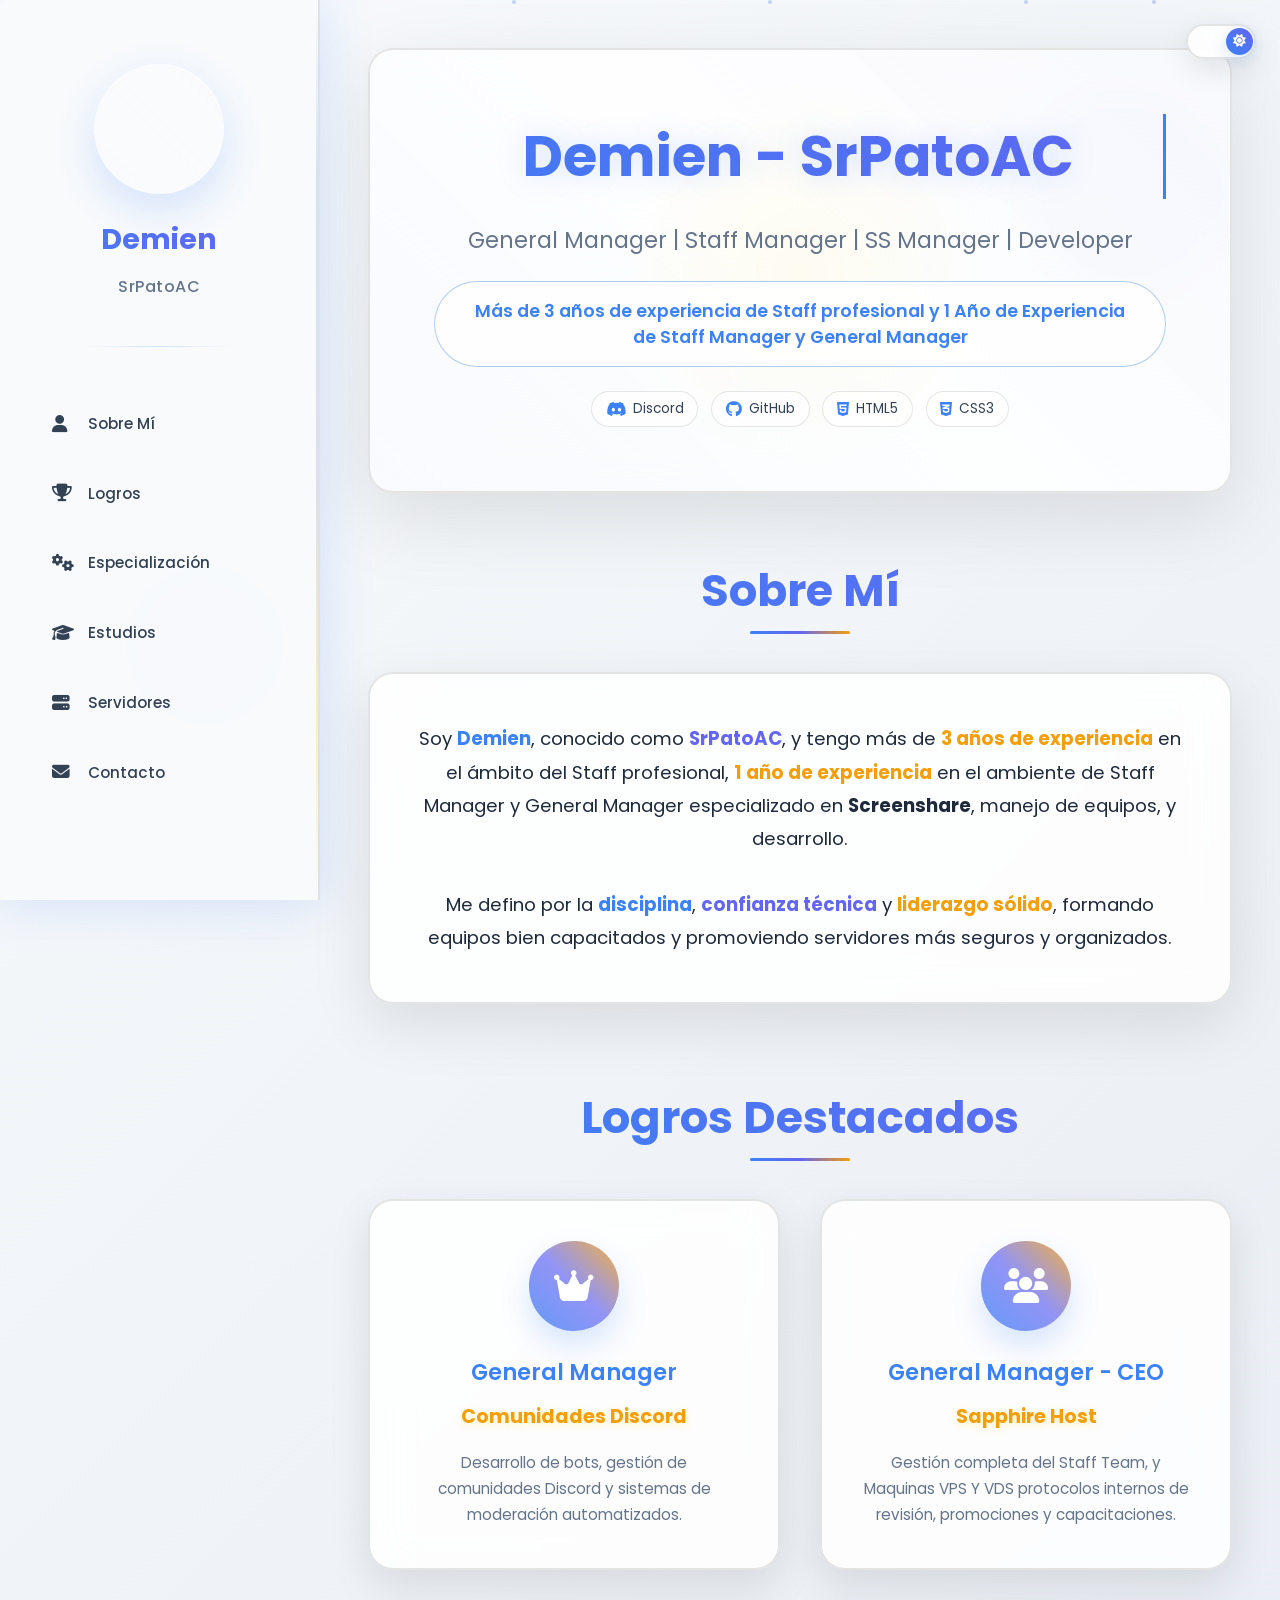
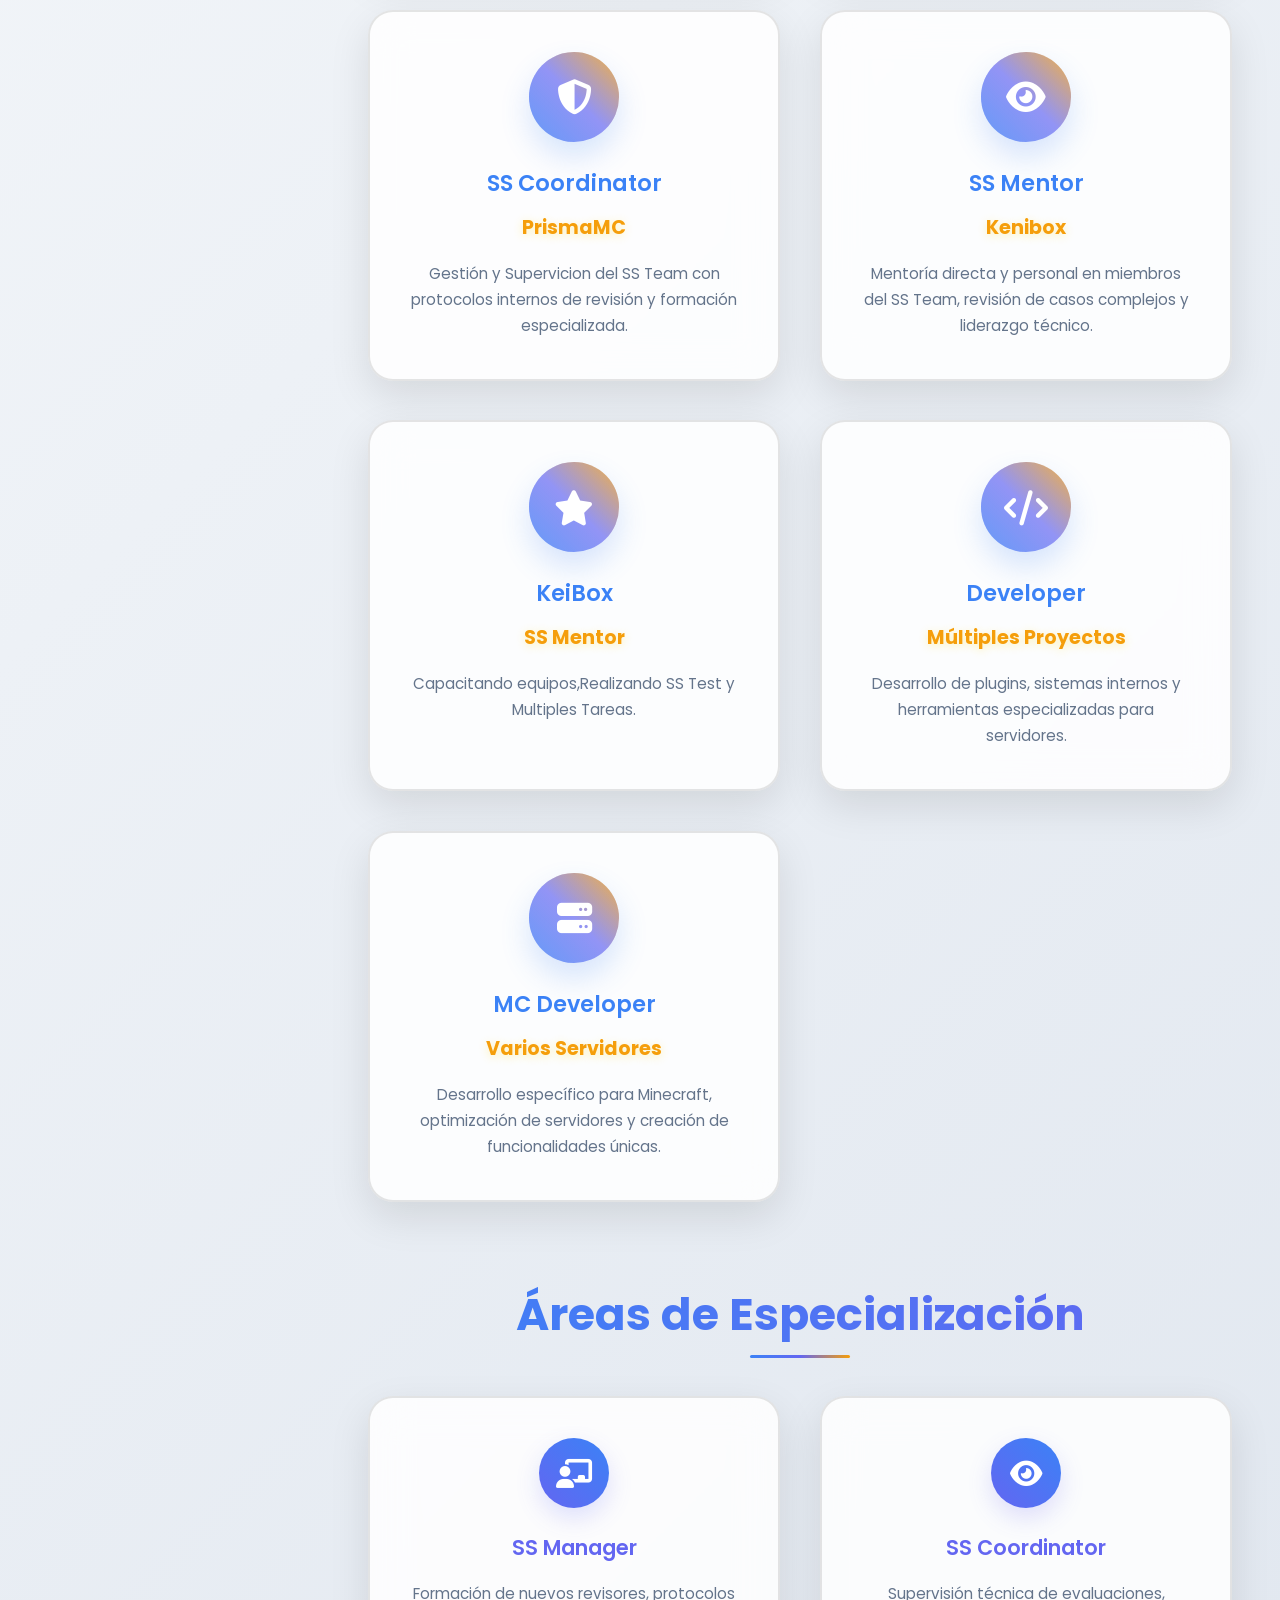
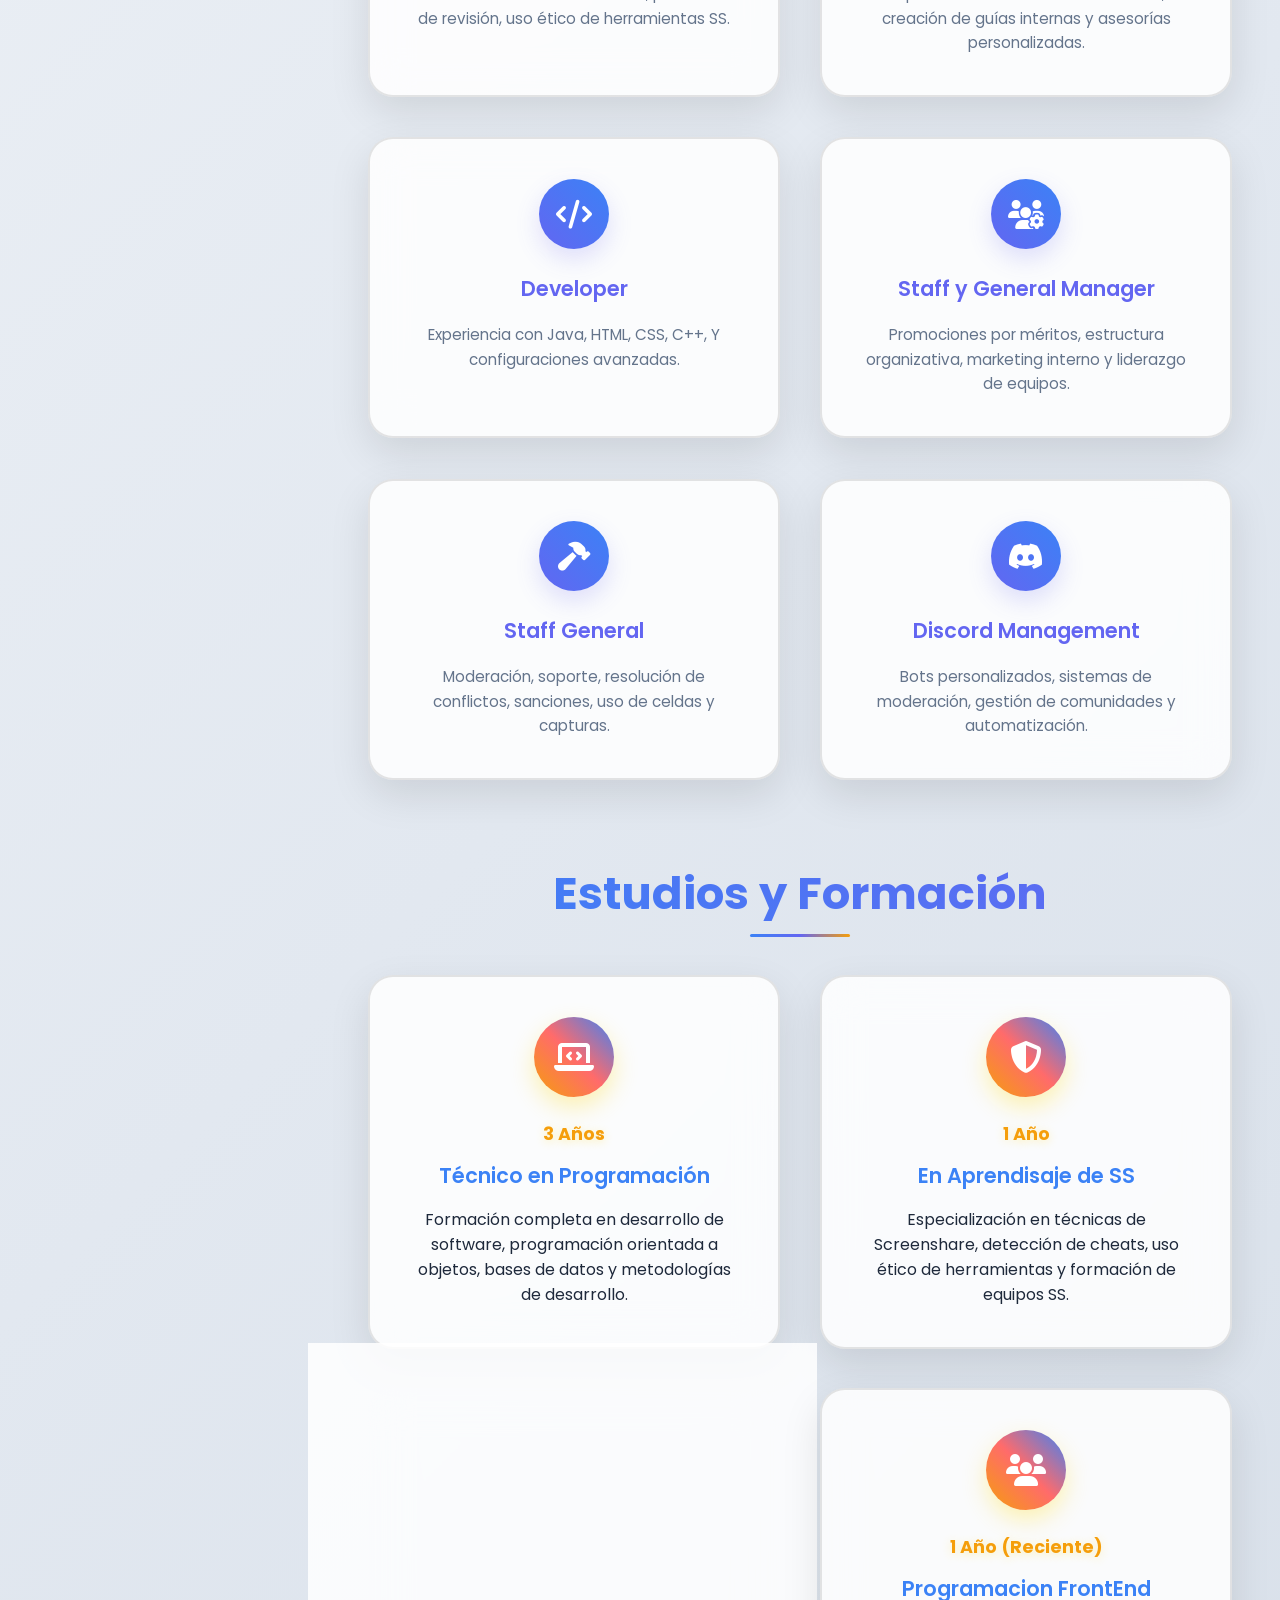
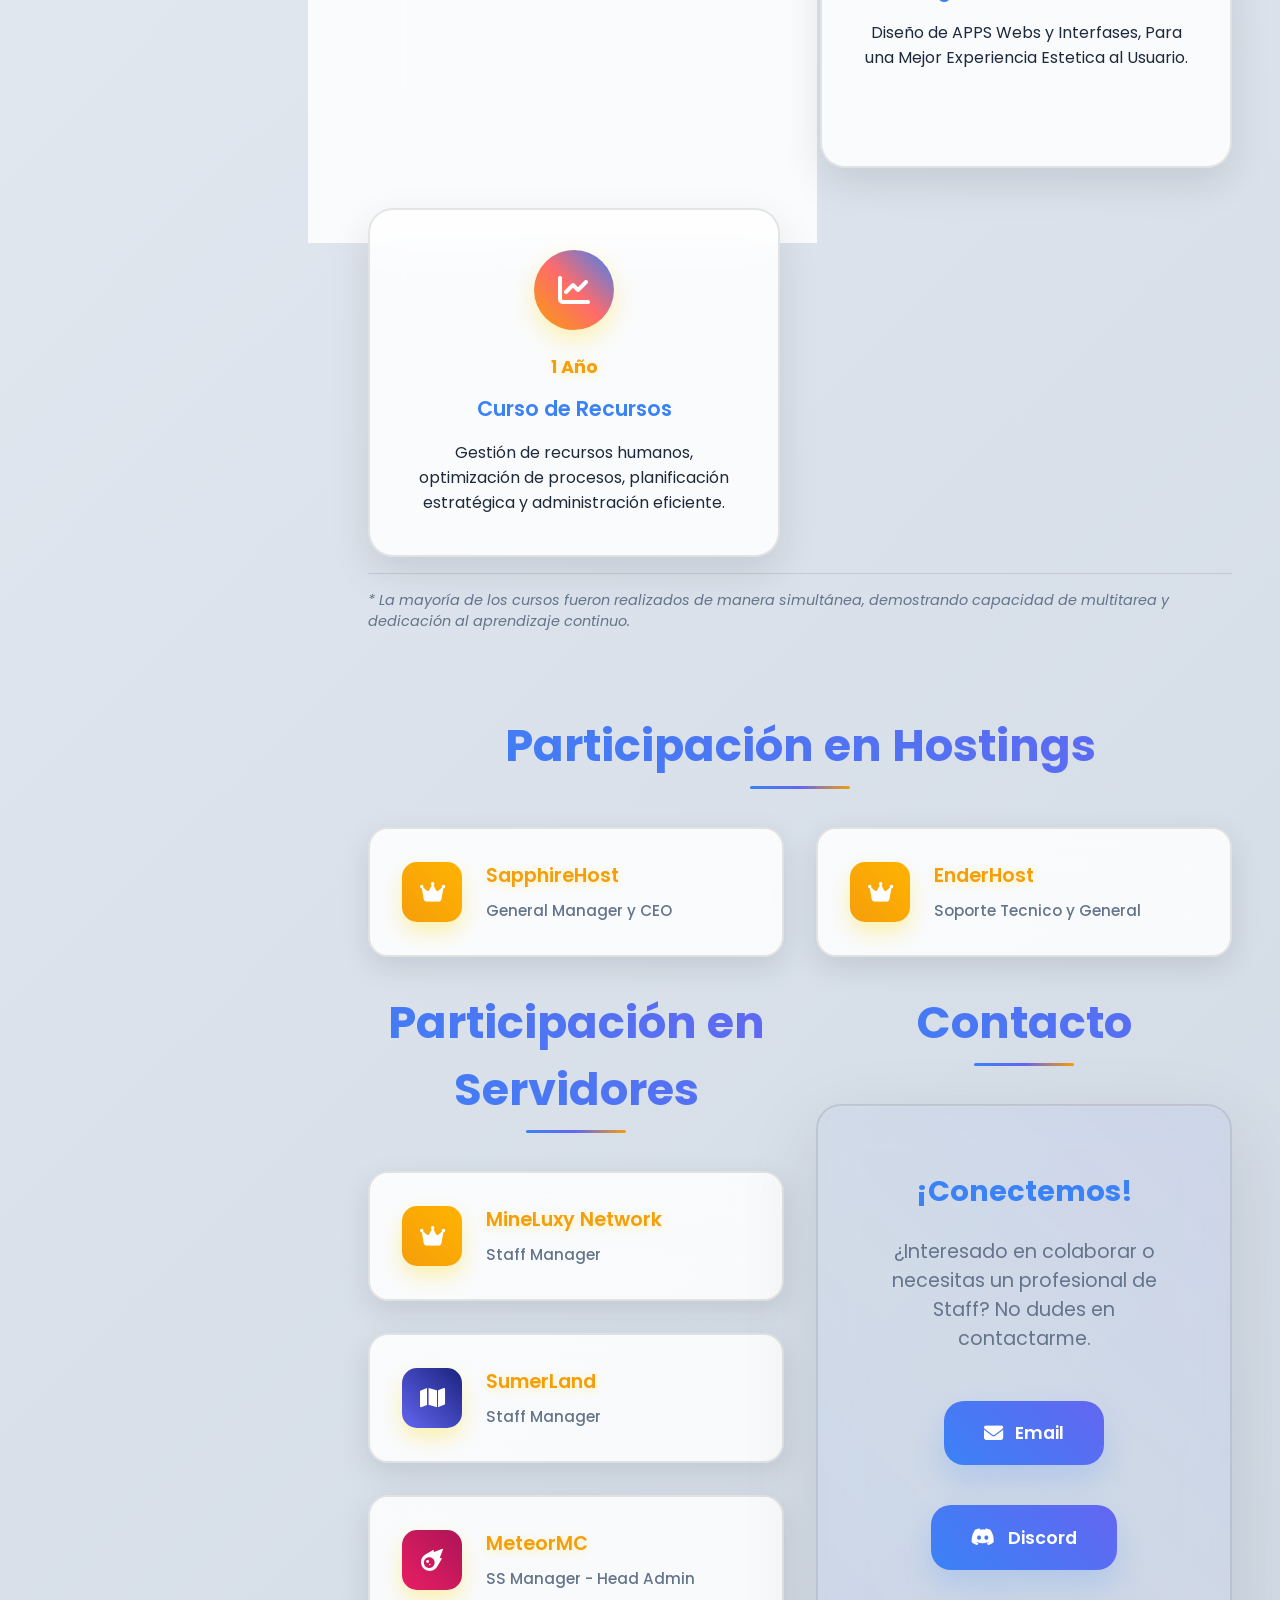
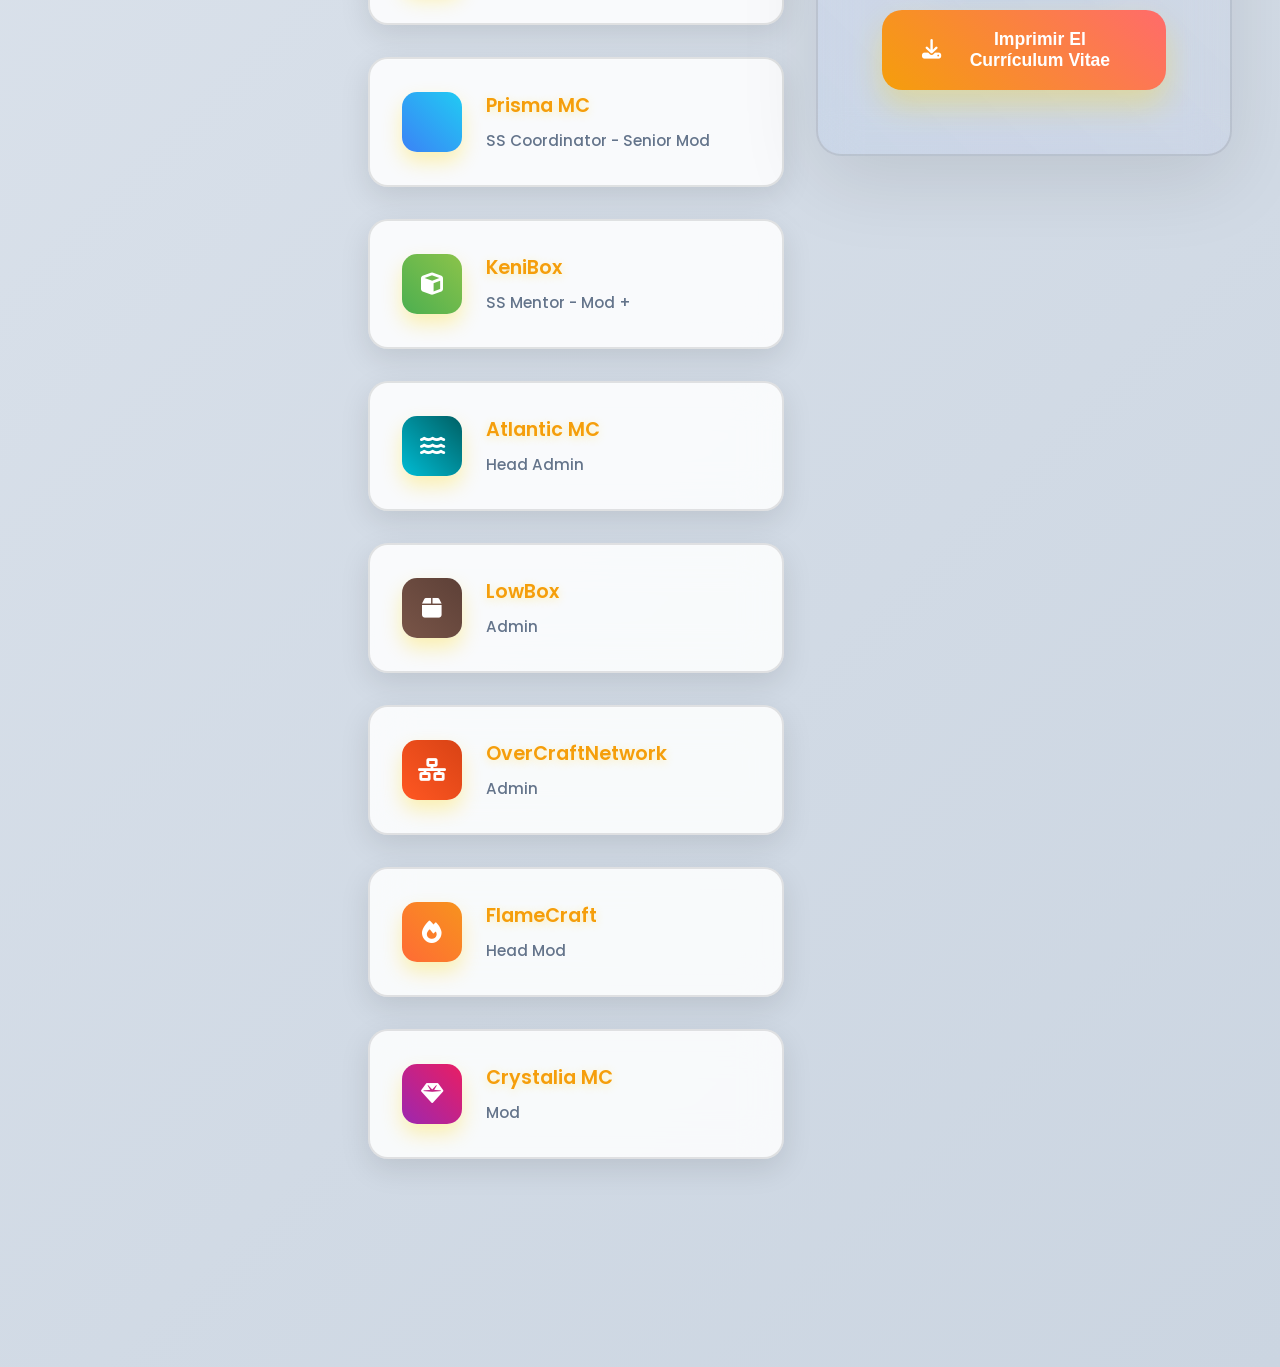
==== commit 675798ea: "Limpia index.html removiendo estilos inline" ====
--- a/index.html
+++ b/index.html
@@ -106,13 +106,13 @@
             <h2 class="section-title">Sobre Mí</h2>
             <div class="glass-card">
                 <p>
-                    Soy <strong style="color: var(--accent-primary);">Demien</strong>, conocido como <strong style="color: var(--accent-secondary);">SrPatoAC</strong>, 
-                    y tengo más de <strong style="color: var(--accent-tertiary);">3 años de experiencia</strong> en el ámbito del Staff profesional, <strong style="color: var(--accent-tertiary);">1 año de experiencia</strong>
+                    Soy <strong class="accent-primary">Demien</strong>, conocido como <strong class="accent-secondary">SrPatoAC</strong>, 
+                    y tengo más de <strong class="accent-tertiary">3 años de experiencia</strong> en el ámbito del Staff profesional, <strong class="accent-tertiary">1 año de experiencia</strong>
                     en el ambiente de Staff Manager y General Manager especializado en <strong>Screenshare</strong>, manejo de equipos, y desarrollo.
                     <br><br>
-                    Me defino por la <strong style="color: var(--accent-primary);">disciplina</strong>, 
-                    <strong style="color: var(--accent-secondary);">confianza técnica</strong> y 
-                    <strong style="color: var(--accent-tertiary);">liderazgo sólido</strong>, formando equipos bien capacitados 
+                    Me defino por la <strong class="accent-primary">disciplina</strong>, 
+                    <strong class="accent-secondary">confianza técnica</strong> y 
+                    <strong class="accent-tertiary">liderazgo sólido</strong>, formando equipos bien capacitados 
                     y promoviendo servidores más seguros y organizados.
                 </p>
             </div>
--- a/assets/styles.css
+++ b/assets/styles.css
@@ -1411,3 +1411,9 @@
     color: var(--accent-primary);
     font-size: 1rem;
 }
+
+
+/* Text accent utilities */
+.accent-primary { color: var(--accent-primary); }
+.accent-secondary { color: var(--accent-secondary); }
+.accent-tertiary { color: var(--accent-tertiary); }
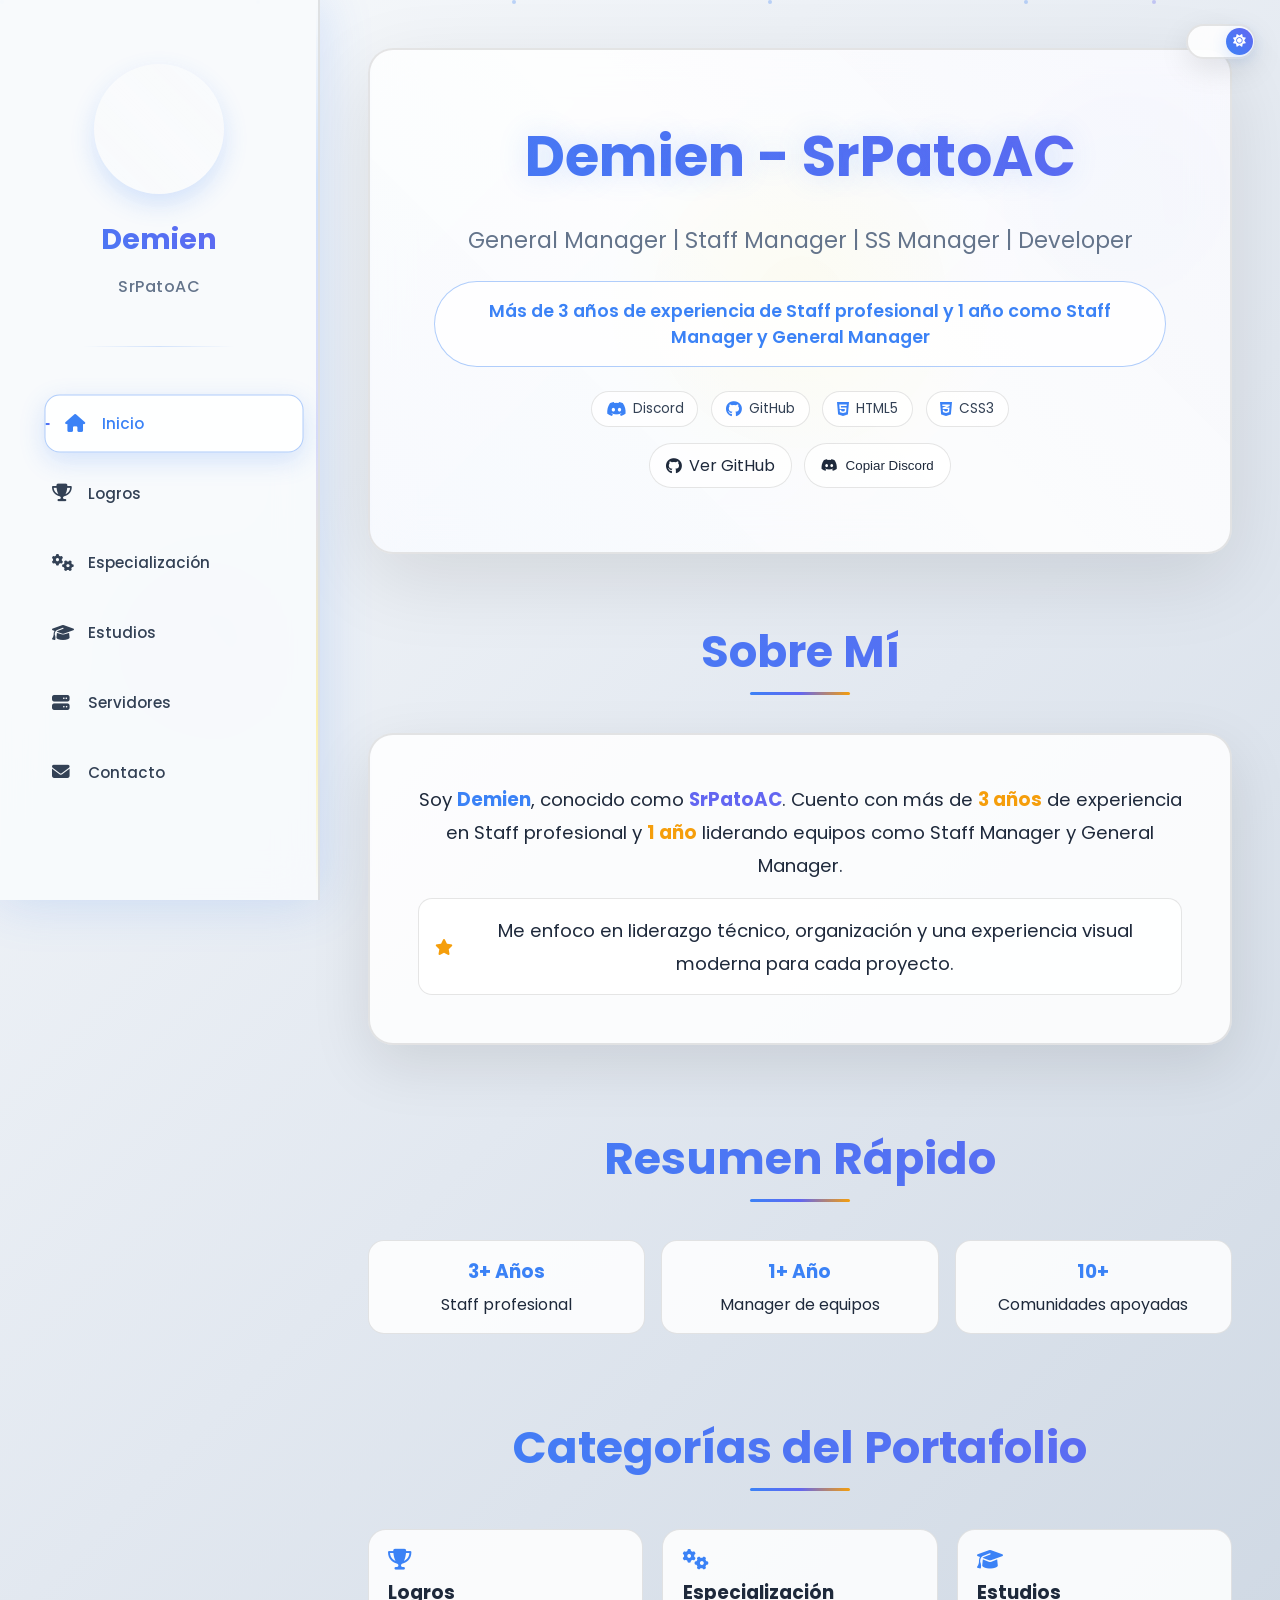
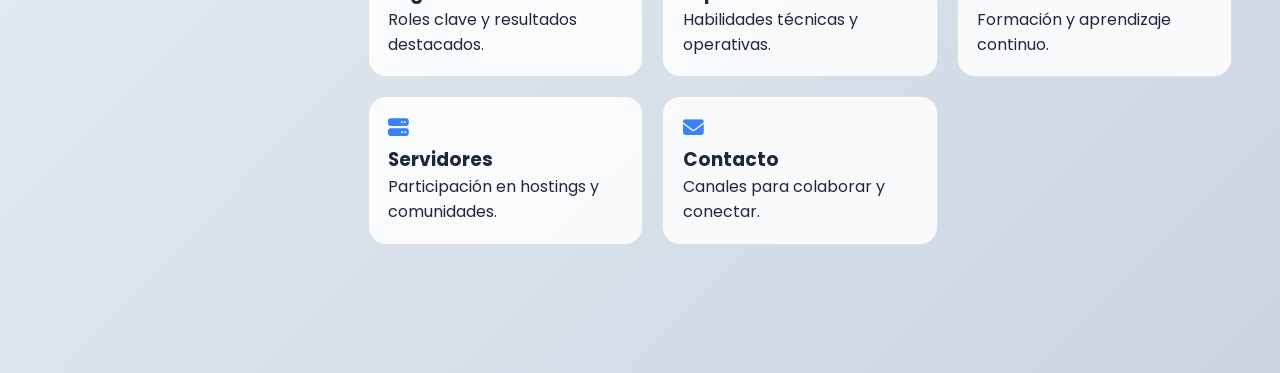
==== commit 7d5aadcd: "Corrige transiciones y optimiza animaciones del portafolio" ====
--- a/index.html
+++ b/index.html
@@ -1,465 +1,93 @@
 <!DOCTYPE html>
 <html lang="es">
 <head>
-    <meta charset="UTF-8">
-    <meta name="viewport" content="width=device-width, initial-scale=1.0">
-    <title>SrPatoAC </title>
-    <link rel="preconnect" href="https://fonts.googleapis.com">
-    <link rel="preconnect" href="https://fonts.gstatic.com" crossorigin>
-    <link href="https://fonts.googleapis.com/css2?family=Poppins:wght@300;400;500;600;700&display=swap" rel="stylesheet">
-    <link href="https://unpkg.com/aos@2.3.1/dist/aos.css" rel="stylesheet">
-    <link rel="stylesheet" href="https://cdnjs.cloudflare.com/ajax/libs/font-awesome/6.5.2/css/all.min.css">
-    <link rel="stylesheet" href="https://cdnjs.cloudflare.com/ajax/libs/font-awesome/4.7.0/css/font-awesome.min.css">
-        <link rel="stylesheet" href="assets/styles.css">
+  <meta charset="UTF-8">
+  <meta name="viewport" content="width=device-width, initial-scale=1.0">
+  <title>Portafolio | Inicio</title>
+  <link rel="preconnect" href="https://fonts.googleapis.com">
+  <link rel="preconnect" href="https://fonts.gstatic.com" crossorigin>
+  <link href="https://fonts.googleapis.com/css2?family=Poppins:wght@300;400;500;600;700&display=swap" rel="stylesheet">
+  <link href="https://unpkg.com/aos@2.3.1/dist/aos.css" rel="stylesheet">
+  <link rel="stylesheet" href="https://cdnjs.cloudflare.com/ajax/libs/font-awesome/6.5.2/css/all.min.css">
+  <link rel="stylesheet" href="https://cdnjs.cloudflare.com/ajax/libs/font-awesome/4.7.0/css/font-awesome.min.css">
+  <link rel="stylesheet" href="assets/styles.css">
+</head>
+<body data-page="home">
+  <div class="bg-animation"></div>
+  <div class="bg-particles"><div class="particle"></div><div class="particle"></div><div class="particle"></div><div class="particle"></div><div class="particle"></div><div class="particle"></div></div>
 
-</head>
-<body>
-    <div class="bg-animation"></div>
-    <div class="bg-particles">
-        <div class="particle"></div>
-        <div class="particle"></div>
-        <div class="particle"></div>
-        <div class="particle"></div>
-        <div class="particle"></div>
-        <div class="particle"></div>
+  <div class="theme-toggle" onclick="toggleTheme()"><div class="theme-toggle-slider"><i class="fas fa-moon" id="theme-icon"></i></div></div>
+  <button class="mobile-toggle" onclick="toggleSidebar()"><i class="fas fa-bars"></i></button>
+
+  <nav class="sidebar" id="sidebar">
+    <div class="profile-section">
+      <div class="profile-img"></div>
+      <h2 class="profile-name">Demien</h2>
+      <p class="profile-title">SrPatoAC</p>
     </div>
+    <ul class="nav-menu">
+      <li class="nav-item"><a href="index.html" class="nav-link" data-nav="home"><i class="fas fa-house"></i>Inicio</a></li>
+      <li class="nav-item"><a href="achievements.html" class="nav-link" data-nav="achievements"><i class="fas fa-trophy"></i>Logros</a></li>
+      <li class="nav-item"><a href="skills.html" class="nav-link" data-nav="skills"><i class="fas fa-cogs"></i>Especialización</a></li>
+      <li class="nav-item"><a href="education.html" class="nav-link" data-nav="education"><i class="fas fa-graduation-cap"></i>Estudios</a></li>
+      <li class="nav-item"><a href="servers.html" class="nav-link" data-nav="servers"><i class="fas fa-server"></i>Servidores</a></li>
+      <li class="nav-item"><a href="contact.html" class="nav-link" data-nav="contact"><i class="fas fa-envelope"></i>Contacto</a></li>
+    </ul>
+  </nav>
+
+  <main class="main-content category-page">
+    <header class="header" data-aos="fade-up">
+      <div class="header-content">
+        <h1>Demien - SrPatoAC</h1>
+        <p class="subtitle">General Manager | Staff Manager | SS Manager | Developer</p>
+        <p class="experience">Más de 3 años de experiencia de Staff profesional y 1 año como Staff Manager y General Manager</p>
+        <div class="brand-logos" aria-label="Tecnologías y plataformas">
+          <span><i class="fa-brands fa-discord" aria-hidden="true"></i> Discord</span>
+          <span><i class="fa-brands fa-github" aria-hidden="true"></i> GitHub</span>
+          <span><i class="fa-brands fa-html5" aria-hidden="true"></i> HTML5</span>
+          <span><i class="fa-brands fa-css3-alt" aria-hidden="true"></i> CSS3</span>
+        </div>
+        <div class="social-actions">
+          <a class="social-btn" href="https://github.com/srpatoac" target="_blank" rel="noopener noreferrer"><i class="fa-brands fa-github"></i> Ver GitHub</a>
+          <button class="social-btn" type="button" onclick="openDiscord()"><i class="fa-brands fa-discord"></i> Copiar Discord</button>
+        </div>
+      </div>
+    </header>
+
     
-    <!-- Theme Toggle Button -->
-    <div class="theme-toggle" onclick="toggleTheme()">
-        <div class="theme-toggle-slider">
-            <i class="fas fa-moon" id="theme-icon"></i>
-        </div>
+<section class="section" data-aos="fade-up">
+  <h2 class="section-title">Sobre Mí</h2>
+  <div class="glass-card">
+    <p>Soy <strong class="accent-primary">Demien</strong>, conocido como <strong class="accent-secondary">SrPatoAC</strong>. Cuento con más de <strong class="accent-tertiary">3 años</strong> de experiencia en Staff profesional y <strong class="accent-tertiary">1 año</strong> liderando equipos como Staff Manager y General Manager.</p>
+    <div class="home-highlight">
+      <i class="fas fa-star"></i>
+      <p>Me enfoco en liderazgo técnico, organización y una experiencia visual moderna para cada proyecto.</p>
     </div>
-    
-    <!-- Mobile Toggle Button -->
-    <button class="mobile-toggle" onclick="toggleSidebar()">
-        <i class="fas fa-bars"></i>
-    </button>
+  </div>
+</section>
+<section class="section" data-aos="fade-up">
+  <h2 class="section-title">Resumen Rápido</h2>
+  <div class="quick-stats">
+    <div class="stat-card"><h3>3+ Años</h3><p>Staff profesional</p></div>
+    <div class="stat-card"><h3>1+ Año</h3><p>Manager de equipos</p></div>
+    <div class="stat-card"><h3>10+</h3><p>Comunidades apoyadas</p></div>
+  </div>
+</section>
+<section class="section" data-aos="fade-up">
+  <h2 class="section-title">Categorías del Portafolio</h2>
+  <div class="category-grid">
+    <a class="category-card" href="achievements.html"><i class="fas fa-trophy"></i><h3>Logros</h3><p>Roles clave y resultados destacados.</p></a>
+    <a class="category-card" href="skills.html"><i class="fas fa-cogs"></i><h3>Especialización</h3><p>Habilidades técnicas y operativas.</p></a>
+    <a class="category-card" href="education.html"><i class="fas fa-graduation-cap"></i><h3>Estudios</h3><p>Formación y aprendizaje continuo.</p></a>
+    <a class="category-card" href="servers.html"><i class="fas fa-server"></i><h3>Servidores</h3><p>Participación en hostings y comunidades.</p></a>
+    <a class="category-card" href="contact.html"><i class="fas fa-envelope"></i><h3>Contacto</h3><p>Canales para colaborar y conectar.</p></a>
+  </div>
+</section>
+  </main>
 
-    <!-- Sidebar -->
-   <nav class="sidebar" id="sidebar">
-    <div class="profile-section">
-        <div class="profile-img">
-        </div>
-        <h2 class="profile-name">Demien</h2>
-        <p class="profile-title">SrPatoAC</p>
-    </div>
-        <ul class="nav-menu">
-            <li class="nav-item">
-                <a href="#about" class="nav-link active" onclick="setActive(this)">
-                    <i class="fas fa-user"></i>
-                    Sobre Mí
-                </a>
-            </li>
-            <li class="nav-item">
-                <a href="#achievements" class="nav-link" onclick="setActive(this)">
-                    <i class="fas fa-trophy"></i>
-                    Logros
-                </a>
-            </li>
-            <li class="nav-item">
-                <a href="#skills" class="nav-link" onclick="setActive(this)">
-                    <i class="fas fa-cogs"></i>
-                    Especialización
-                </a>
-            </li>
-            <li class="nav-item">
-                <a href="#education" class="nav-link" onclick="setActive(this)">
-                    <i class="fas fa-graduation-cap"></i>
-                    Estudios
-                </a>
-            </li>
-            <li class="nav-item">
-                <a href="#servers" class="nav-link" onclick="setActive(this)">
-                    <i class="fas fa-server"></i>
-                    Servidores
-                </a>
-            </li>
-            <li class="nav-item">
-                <a href="#contact" class="nav-link" onclick="setActive(this)">
-                    <i class="fas fa-envelope"></i>
-                    Contacto
-                </a>
-            </li>
-        </ul>
-    </nav>
+  <button class="scroll-top" onclick="scrollToTop()"><i class="fas fa-arrow-up"></i></button>
 
-    <!-- Main Content -->
-    <main class="main-content">
-        <!-- Header Section -->
-        <header class="header" data-aos="fade-up">
-            <div class="header-content">
-                <h1>Demien - SrPatoAC</h1>
-                <p class="subtitle">General Manager | Staff Manager | SS Manager | Developer </p>
-                <p class="experience">Más de 3 años de experiencia de Staff profesional y 1 Año de Experiencia de Staff Manager y General Manager</p>
-                <div class="brand-logos" aria-label="Tecnologías y plataformas">
-                    <span><i class="fa-brands fa-discord" aria-hidden="true"></i> Discord</span>
-                    <span><i class="fa-brands fa-github" aria-hidden="true"></i> GitHub</span>
-                    <span><i class="fa-brands fa-html5" aria-hidden="true"></i> HTML5</span>
-                    <span><i class="fa-brands fa-css3-alt" aria-hidden="true"></i> CSS3</span>
-                </div>
-            </div>
-        </header>
-
-        <!-- About Section -->
-        <section id="about" class="section" data-aos="fade-up">
-            <h2 class="section-title">Sobre Mí</h2>
-            <div class="glass-card">
-                <p>
-                    Soy <strong class="accent-primary">Demien</strong>, conocido como <strong class="accent-secondary">SrPatoAC</strong>, 
-                    y tengo más de <strong class="accent-tertiary">3 años de experiencia</strong> en el ámbito del Staff profesional, <strong class="accent-tertiary">1 año de experiencia</strong>
-                    en el ambiente de Staff Manager y General Manager especializado en <strong>Screenshare</strong>, manejo de equipos, y desarrollo.
-                    <br><br>
-                    Me defino por la <strong class="accent-primary">disciplina</strong>, 
-                    <strong class="accent-secondary">confianza técnica</strong> y 
-                    <strong class="accent-tertiary">liderazgo sólido</strong>, formando equipos bien capacitados 
-                    y promoviendo servidores más seguros y organizados.
-                </p>
-            </div>
-        </section>
-
-        <!-- Achievements Section -->
-        <section id="achievements" class="section" data-aos="fade-up">
-            <h2 class="section-title">Logros Destacados</h2>
-            <div class="achievements-grid">
-                <div class="achievement-card" data-aos="fade-up" data-aos-delay="100">
-                    <div class="achievement-icon">
-                        <i class="fas fa-crown"></i>
-                    </div>
-                    <h3 class="achievement-title">General Manager</h3>
-                    <h4 class="achievement-server">Comunidades Discord</h4>
-                    <p class="achievement-description">
-                        Desarrollo de bots, gestión de comunidades Discord y sistemas de moderación automatizados.
-                    </p>
-                </div>
-                <div class="achievement-card" data-aos="fade-up" data-aos-delay="150">
-                    <div class="achievement-icon">
-                        <i class="fas fa-users"></i>
-                    </div>
-                    <h3 class="achievement-title">General Manager - CEO</h3>
-                    <h4 class="achievement-server">Sapphire Host</h4>
-                    <p class="achievement-description">
-                        Gestión completa del Staff Team, y Maquinas VPS Y VDS protocolos internos de revisión, promociones y capacitaciones.
-                    </p>
-                </div>
-
-                <div class="achievement-card" data-aos="fade-up" data-aos-delay="200">
-                    <div class="achievement-icon">
-                        <i class="fas fa-shield-alt"></i>
-                    </div>
-                    <h3 class="achievement-title">SS Coordinator</h3>
-                    <h4 class="achievement-server">PrismaMC</h4>
-                    <p class="achievement-description">
-                        Gestión y Supervicion del SS Team con protocolos internos de revisión y formación especializada.
-                    </p>
-                </div>
-
-                <div class="achievement-card" data-aos="fade-up" data-aos-delay="300">
-                    <div class="achievement-icon">
-                        <i class="fas fa-eye"></i>
-                    </div>
-                    <h3 class="achievement-title">SS Mentor</h3>
-                    <h4 class="achievement-server">Kenibox</h4>
-                    <p class="achievement-description">
-                        Mentoría directa y personal en miembros del SS Team, revisión de casos complejos y liderazgo técnico.
-                    </p>
-                </div>
-
-                <div class="achievement-card" data-aos="fade-up" data-aos-delay="250">
-                    <div class="achievement-icon">
-                        <i class="fas fa-star"></i>
-                    </div>
-                    <h3 class="achievement-title">KeiBox</h3>
-                    <h4 class="achievement-server">SS Mentor</h4>
-                    <p class="achievement-description">
-                        Capacitando equipos,Realizando SS Test y Multiples Tareas.
-                    </p>
-                </div>
-
-                <div class="achievement-card" data-aos="fade-up" data-aos-delay="400">
-                    <div class="achievement-icon">
-                        <i class="fas fa-code"></i>
-                    </div>
-                    <h3 class="achievement-title">Developer</h3>
-                    <h4 class="achievement-server">Múltiples Proyectos</h4>
-                    <p class="achievement-description">
-                        Desarrollo de plugins, sistemas internos y herramientas especializadas para servidores.
-                    </p>
-                </div>
-
-                <div class="achievement-card" data-aos="fade-up" data-aos-delay="450">
-                    <div class="achievement-icon">
-                        <i class="fas fa-server"></i>
-                    </div>
-                    <h3 class="achievement-title">MC Developer</h3>
-                    <h4 class="achievement-server">Varios Servidores</h4>
-                    <p class="achievement-description">
-                        Desarrollo específico para Minecraft, optimización de servidores y creación de funcionalidades únicas.
-                    </p>
-                </div>
-            </div>
-        </section>
-
-        <!-- Skills Section -->
-        <section id="skills" class="section" data-aos="fade-up">
-            <h2 class="section-title">Áreas de Especialización</h2>
-            <div class="skills-grid">
-                <div class="skill-card" data-aos="fade-up" data-aos-delay="100">
-                    <div class="skill-icon">
-                        <i class="fas fa-chalkboard-teacher"></i>
-                    </div>
-                    <h3 class="skill-title">SS Manager</h3>
-                    <p>Formación de nuevos revisores, protocolos de revisión, uso ético de herramientas SS.</p>
-                </div>
-
-                <div class="skill-card" data-aos="fade-up" data-aos-delay="200">
-                    <div class="skill-icon">
-                        <i class="fas fa-eye"></i>
-                    </div>
-                    <h3 class="skill-title">SS Coordinator</h3>
-                    <p>Supervisión técnica de evaluaciones, creación de guías internas y asesorías personalizadas.</p>
-                </div>
-
-                <div class="skill-card" data-aos="fade-up" data-aos-delay="300">
-                    <div class="skill-icon">
-                        <i class="fas fa-code"></i>
-                    </div>
-                    <h3 class="skill-title">Developer</h3>
-                    <p>Experiencia con Java, HTML, CSS, C++, Y configuraciones avanzadas.</p>
-                </div>
-
-                <div class="skill-card" data-aos="fade-up" data-aos-delay="400">
-                    <div class="skill-icon">
-                        <i class="fas fa-users-cog"></i>
-                    </div>
-                    <h3 class="skill-title">Staff y General Manager</h3>
-                    <p>Promociones por méritos, estructura organizativa, marketing interno y liderazgo de equipos.</p>
-                </div>
-
-                <div class="skill-card" data-aos="fade-up" data-aos-delay="500">
-                    <div class="skill-icon">
-                        <i class="fas fa-hammer"></i>
-                    </div>
-                    <h3 class="skill-title">Staff General</h3>
-                    <p>Moderación, soporte, resolución de conflictos, sanciones, uso de celdas y capturas.</p>
-                </div>
-
-                <div class="skill-card" data-aos="fade-up" data-aos-delay="600">
-                    <div class="skill-icon">
-                        <i class="fab fa-discord"></i>
-                    </div>
-                    <h3 class="skill-title">Discord Management</h3>
-                    <p>Bots personalizados, sistemas de moderación, gestión de comunidades y automatización.</p>
-                </div>
-            </div>
-        </section>
-
-        <!-- Education Section -->
-        <section id="education" class="section" data-aos="fade-up">
-            <h2 class="section-title">Estudios y Formación</h2>
-            <div class="education-grid">
-                <div class="education-card" data-aos="fade-up" data-aos-delay="100">
-                    <div class="education-icon">
-                        <i class="fas fa-laptop-code"></i>
-                    </div>
-                    <div class="education-duration">3 Años</div>
-                    <h3 class="education-title">Técnico en Programación</h3>
-                    <p class="education-description">
-                        Formación completa en desarrollo de software, programación orientada a objetos, 
-                        bases de datos y metodologías de desarrollo.
-                    </p>
-                </div>
-
-                <div class="education-card" data-aos="fade-up" data-aos-delay="200">
-                    <div class="education-icon">
-                        <i class="fas fa-shield-alt"></i>
-                    </div>
-                    <div class="education-duration">1 Año</div>
-                    <h3 class="education-title">En Aprendisaje de SS</h3>
-                    <p class="education-description">
-                        Especialización en técnicas de Screenshare, detección de cheats, 
-                        uso ético de herramientas y formación de equipos SS.
-                    </p>
-                </div>
-
-                <div class="education-card" data-aos="fade-up" data-aos-delay="300">
-                    <div class="education-icon">
-                        <i class="fas fa-users"></i>
-                    </div>
-                    <div class="education-duration">3 Años</div>
-                    <h3 class="education-title">Curso de Liderazgo y Manejo de Equipos</h3>
-                    <p class="education-description">
-                        Desarrollo de habilidades gerenciales, liderazgo efectivo, 
-                        gestión de conflictos y motivación de equipos.
-                    </p>
-                </div>
-
-                <div class="education-card" data-aos="fade-up" data-aos-delay="300">
-                    <div class="education-icon">
-                        <i class="fas fa-users"></i>
-                    </div>
-                    <div class="education-duration">1 Año (Reciente) </div>
-                    <h3 class="education-title">Programacion FrontEnd</h3>
-                    <p class="education-description">
-                        Diseño de APPS Webs y Interfases, 
-                        Para una Mejor Experiencia  Estetica al Usuario.
-                    </p>
-                </div>
-                <div class="education-card" data-aos="fade-up" data-aos-delay="400">
-                    <div class="education-icon">
-                        <i class="fas fa-chart-line"></i>
-                    </div>
-                    <div class="education-duration">1 Año</div>
-                    <h3 class="education-title">Curso de Recursos</h3>
-                    <p class="education-description">
-                        Gestión de recursos humanos, optimización de procesos, 
-                        planificación estratégica y administración eficiente.
-                    </p>
-                </div>
-            </div>
-            <p class="education-note">
-                * La mayoría de los cursos fueron realizados de manera simultánea, 
-                demostrando capacidad de multitarea y dedicación al aprendizaje continuo.
-            </p>
-        </section>
-
-        <!-- Servers Section -->
-        <section id="servers" class="section" data-aos="fade-up">
-            <h2 class="section-title">Participación en Hostings</h2>
-            <div class="server-list">
-                
-                <div class="server-item" data-aos="fade-right" data-aos-delay="300">
-                    <div class="server-icon mineluxy"><i class="fas fa-crown"></i></div>
-                    <div class="server-info">
-                        <h3>SapphireHost</h3>
-                        <span>General Manager y CEO </span>
-                    </div>
-                </div>
-                
-                 <div class="server-item" data-aos="fade-right" data-aos-delay="300">
-                    <div class="server-icon mineluxy"><i class="fas fa-crown"></i></div>
-                    <div class="server-info">
-                        <h3>EnderHost</h3>
-                        <span> Soporte Tecnico y General</span>
-                    </div>
-                </div>               
-        <section id="servers" class="section" data-aos="fade-up">
-            <h2 class="section-title">Participación en Servidores</h2>
-            <div class="server-list">
-                
-                <div class="server-item" data-aos="fade-right" data-aos-delay="300">
-                    <div class="server-icon mineluxy"><i class="fas fa-crown"></i></div>
-                    <div class="server-info">
-                        <h3>MineLuxy Network</h3>
-                        <span>Staff Manager</span>
-                    </div>
-                </div>
-                    
-                <div class="server-item" data-aos="fade-right" data-aos-delay="500">
-                    <div class="server-icon sumerland"><i class="fas fa-map"></i></div>
-                    <div class="server-info">
-                        <h3>SumerLand</h3>
-                        <span>Staff Manager</span>
-                    </div>
-                </div>
-                <div class="server-item" data-aos="fade-right" data-aos-delay="550">
-                    <div class="server-icon meteor"><i class="fas fa-meteor"></i></div>
-                    <div class="server-info">
-                        <h3>MeteorMC</h3>
-                        <span>SS Manager - Head Admin</span>
-                    </div>
-                </div>
-                
-                <div class="server-item" data-aos="fade-right" data-aos-delay="200">
-                    <div class="server-icon prisma"><i class="fas fa-prism"></i></div>
-                    <div class="server-info">
-                        <h3>Prisma MC</h3>
-                        <span>SS Coordinator - Senior Mod</span>
-                    </div>
-                </div>
-                
-                 <div class="server-item" data-aos="fade-right" data-aos-delay="250">
-                    <div class="server-icon kenibox"><i class="fas fa-cube"></i></div>
-                    <div class="server-info">
-                        <h3>KeniBox</h3>
-                        <span>SS Mentor - Mod + </span>
-                    </div> 
-                </div>
-                
-                <div class="server-item" data-aos="fade-right" data-aos-delay="350">
-                    <div class="server-icon atlantic"><i class="fas fa-water"></i></div>
-                    <div class="server-info">
-                        <h3>Atlantic MC</h3>
-                        <span>Head Admin</span>
-                    </div>
-                </div>
-                
-                <div class="server-item" data-aos="fade-right" data-aos-delay="400">
-                    <div class="server-icon lowbox"><i class="fas fa-box"></i></div>
-                    <div class="server-info">
-                        <h3>LowBox</h3>
-                        <span>Admin</span>
-                    </div>
-                </div>
-                
-                <div class="server-item" data-aos="fade-right" data-aos-delay="450">
-                    <div class="server-icon overcraft"><i class="fas fa-network-wired"></i></div>
-                    <div class="server-info">
-                        <h3>OverCraftNetwork</h3>
-                        <span>Admin</span>
-                    </div>
-                </div>
-
-                <div class="server-item" data-aos="fade-right" data-aos-delay="100">
-                    <div class="server-icon flamecraft"><i class="fas fa-fire"></i></div>
-                    <div class="server-info">
-                        <h3>FlameCraft</h3>
-                        <span>Head Mod</span>
-                    </div>
-                </div>
-                <div class="server-item" data-aos="fade-right" data-aos-delay="150">
-                    <div class="server-icon crystalia"><i class="fas fa-gem"></i></div>
-                    <div class="server-info">
-                        <h3>Crystalia MC</h3>
-                        <span>Mod</span>
-                    </div>
-                </div>
-            </div>
-        </section>
-
-        <!-- Contact Section -->
-        <section id="contact" class="section" data-aos="fade-up">
-            <h2 class="section-title">Contacto</h2>
-            <div class="contact-section">
-                <h3>¡Conectemos!</h3>
-                <p>¿Interesado en colaborar o necesitas un profesional de Staff? No dudes en contactarme.</p>
-                
-                <div class="contact-buttons">
-                    <a href="mailto:srpatoss@gmail.com" class="contact-btn">
-                        <i class="fas fa-envelope"></i>
-                        Email
-                    </a>
-                    <a href="#" class="contact-btn" onclick="openDiscord()">
-                        <i class="fab fa-discord"></i>
-                        Discord
-                    </a>
-                    <button class="contact-btn download-btn" onclick="downloadCV()">
-                        <i class="fas fa-download"></i>
-                        Imprimir El Currículum Vitae
-                    </button>
-                </div>
-            </div>
-        </section>
-    </main>
-
-    <!-- Scroll to Top Button -->
-    <button class="scroll-top" onclick="scrollToTop()">
-        <i class="fas fa-arrow-up"></i>
-    </button>
-
-    <!-- Scripts -->
-    <script src="https://unpkg.com/aos@2.3.1/dist/aos.js"></script>
-        <script src="assets/main.js"></script>
-
+  <script src="https://unpkg.com/aos@2.3.1/dist/aos.js"></script>
+  <script src="assets/main.js"></script>
 </body>
 </html>
--- a/assets/styles.css
+++ b/assets/styles.css
@@ -1417,3 +1417,183 @@
 .accent-primary { color: var(--accent-primary); }
 .accent-secondary { color: var(--accent-secondary); }
 .accent-tertiary { color: var(--accent-tertiary); }
+
+/* Category pages and cards */
+.category-grid {
+    display: grid;
+    grid-template-columns: repeat(auto-fit, minmax(220px, 1fr));
+    gap: 1.2rem;
+}
+
+.category-card {
+    text-decoration: none;
+    color: var(--text-primary);
+    background: var(--bg-glass);
+    border: 1px solid var(--border-color);
+    border-radius: 18px;
+    padding: 1.2rem;
+    transition: transform .25s ease, border-color .25s ease, box-shadow .25s ease;
+}
+
+.category-card:hover {
+    transform: translateY(-6px);
+    border-color: var(--border-hover);
+    box-shadow: 0 15px 30px var(--shadow-light);
+}
+
+.category-card i {
+    font-size: 1.3rem;
+    color: var(--accent-primary);
+    margin-bottom: .5rem;
+}
+
+.category-enter {
+    opacity: 0;
+    transform: translateY(18px);
+    animation: categoryIn .7s ease forwards;
+}
+
+@keyframes categoryIn {
+    to {
+        opacity: 1;
+        transform: translateY(0);
+    }
+}
+
+/* ---------- UX polish + performance overrides ---------- */
+:root {
+    --fast-ease: cubic-bezier(.2,.8,.2,1);
+}
+
+/* Full-page transition between categories */
+.page-transition-overlay {
+    position: fixed;
+    inset: 0;
+    z-index: 9998;
+    pointer-events: none;
+    background: radial-gradient(circle at 50% 50%, rgba(6,182,212,0.22), rgba(13,17,23,0.92));
+    opacity: 0;
+    transform: scale(1.03);
+    transition: opacity .32s var(--fast-ease), transform .32s var(--fast-ease);
+}
+
+.page-transition-overlay.active {
+    opacity: 1;
+    transform: scale(1);
+}
+
+body.page-enter .main-content {
+    animation: pageFadeIn .45s var(--fast-ease);
+}
+
+body.page-leave .main-content {
+    opacity: .55;
+    transform: translateY(8px) scale(.995);
+    transition: transform .28s var(--fast-ease), opacity .28s var(--fast-ease);
+}
+
+@keyframes pageFadeIn {
+    from { opacity: .2; transform: translateY(10px); }
+    to { opacity: 1; transform: translateY(0); }
+}
+
+/* Faster, smoother section entrance */
+.category-enter {
+    animation: categoryIn .42s var(--fast-ease) forwards;
+}
+
+/* Lighter profile animation */
+.profile-img {
+    animation: profileSmooth 5.5s ease-in-out infinite !important;
+    box-shadow: 0 10px 24px var(--glow-primary), 0 0 0 3px rgba(255,255,255,.12) !important;
+    will-change: transform;
+}
+
+.profile-img:hover {
+    transform: scale(1.06) !important;
+}
+
+@keyframes profileSmooth {
+    0%,100% { transform: translateY(0); }
+    50% { transform: translateY(-4px); }
+}
+
+/* Lightweight card interactions */
+.achievement-card,
+.skill-card,
+.education-card,
+.server-item,
+.glass-card,
+.category-card {
+    transition: transform .22s var(--fast-ease), box-shadow .22s var(--fast-ease), border-color .22s var(--fast-ease) !important;
+}
+
+/* Home extras */
+.home-highlight {
+    margin-top: 1rem;
+    display: flex;
+    align-items: center;
+    gap: .75rem;
+    padding: .9rem 1rem;
+    border-radius: 14px;
+    border: 1px solid var(--border-color);
+    background: var(--bg-secondary);
+}
+
+.home-highlight i {
+    color: var(--accent-tertiary);
+}
+
+.quick-stats {
+    display: grid;
+    grid-template-columns: repeat(auto-fit, minmax(160px, 1fr));
+    gap: 1rem;
+}
+
+.stat-card {
+    background: var(--bg-glass);
+    border: 1px solid var(--border-color);
+    border-radius: 16px;
+    padding: 1rem;
+    text-align: center;
+}
+
+.stat-card h3 {
+    color: var(--accent-primary);
+    margin-bottom: .35rem;
+}
+
+/* Working social action buttons */
+.social-actions {
+    margin-top: 1rem;
+    display: flex;
+    gap: .75rem;
+    justify-content: center;
+    flex-wrap: wrap;
+}
+
+.social-btn {
+    border: 1px solid var(--border-color);
+    border-radius: 999px;
+    padding: .55rem 1rem;
+    background: var(--bg-secondary);
+    color: var(--text-primary);
+    text-decoration: none;
+    cursor: pointer;
+    display: inline-flex;
+    align-items: center;
+    gap: .45rem;
+}
+
+.social-btn:hover {
+    border-color: var(--border-hover);
+    transform: translateY(-2px);
+}
+
+/* Reduce heavy effects on low-power devices */
+@media (prefers-reduced-motion: reduce) {
+    *, *::before, *::after {
+        animation: none !important;
+        transition: none !important;
+    }
+}
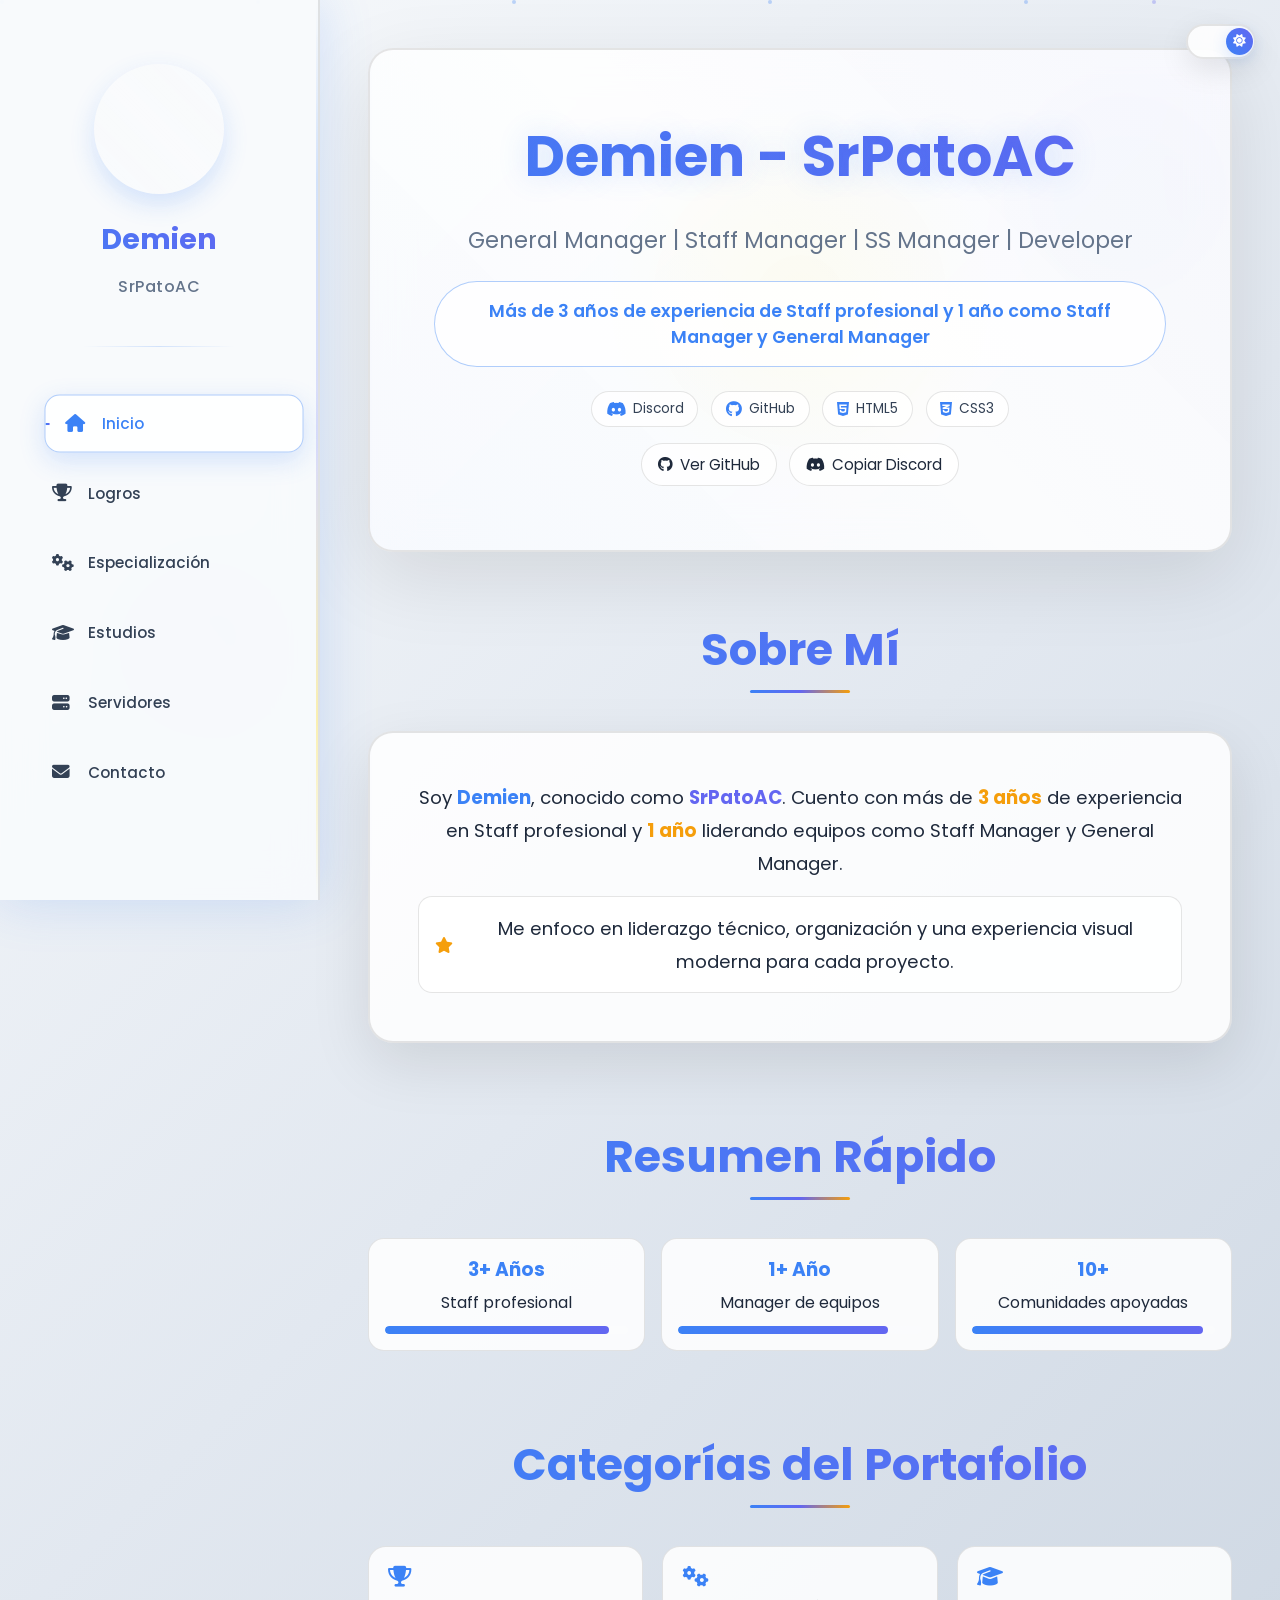
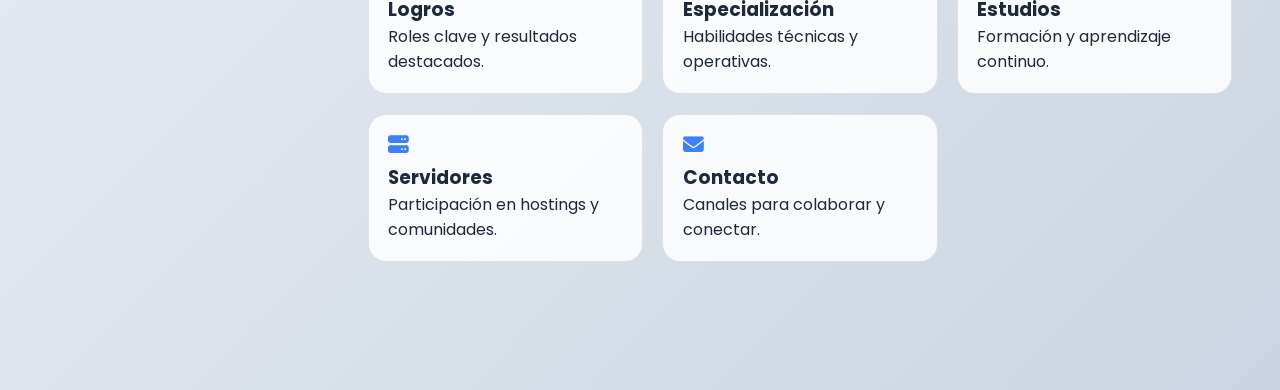
==== commit 71d8e189: "Añade barras estadísticas y configuración de logos de servidores" ====
--- a/index.html
+++ b/index.html
@@ -68,9 +68,21 @@
 <section class="section" data-aos="fade-up">
   <h2 class="section-title">Resumen Rápido</h2>
   <div class="quick-stats">
-    <div class="stat-card"><h3>3+ Años</h3><p>Staff profesional</p></div>
-    <div class="stat-card"><h3>1+ Año</h3><p>Manager de equipos</p></div>
-    <div class="stat-card"><h3>10+</h3><p>Comunidades apoyadas</p></div>
+    <div class="stat-card">
+      <h3>3+ Años</h3>
+      <p>Staff profesional</p>
+      <div class="mini-progress"><div class="mini-progress-fill" data-value="92"></div></div>
+    </div>
+    <div class="stat-card">
+      <h3>1+ Año</h3>
+      <p>Manager de equipos</p>
+      <div class="mini-progress"><div class="mini-progress-fill" data-value="86"></div></div>
+    </div>
+    <div class="stat-card">
+      <h3>10+</h3>
+      <p>Comunidades apoyadas</p>
+      <div class="mini-progress"><div class="mini-progress-fill" data-value="95"></div></div>
+    </div>
   </div>
 </section>
 <section class="section" data-aos="fade-up">
--- a/assets/styles.css
+++ b/assets/styles.css
@@ -1597,3 +1597,111 @@
         transition: none !important;
     }
 }
+
+/* Fix social buttons style */
+.social-btn,
+.contact-btn {
+    font-family: 'Poppins', sans-serif;
+    font-size: 0.95rem;
+    border: 1px solid var(--border-color);
+    background: var(--bg-secondary);
+    color: var(--text-primary);
+    -webkit-appearance: none;
+    appearance: none;
+}
+
+.social-btn:visited { color: var(--text-primary); }
+
+/* Home mini progress bars */
+.mini-progress {
+    margin-top: 0.7rem;
+    height: 8px;
+    border-radius: 999px;
+    background: rgba(255, 255, 255, 0.12);
+    overflow: hidden;
+}
+
+.mini-progress-fill {
+    display: block;
+    height: 100%;
+    width: 0%;
+    border-radius: 999px;
+    background: linear-gradient(90deg, var(--accent-primary), var(--accent-secondary));
+    transition: width .7s ease-out;
+}
+
+/* Skills statistical bars */
+.skills-bars-grid {
+    display: grid;
+    grid-template-columns: repeat(auto-fit, minmax(280px, 1fr));
+    gap: 1.2rem;
+}
+
+.skill-bars-card {
+    background: var(--bg-glass);
+    border: 2px solid var(--border-color);
+    border-radius: 18px;
+    padding: 1.4rem;
+}
+
+.skill-bars-card h3 {
+    color: var(--accent-primary);
+    margin-bottom: 1rem;
+    display: flex;
+    align-items: center;
+    gap: .6rem;
+}
+
+.progress-row {
+    display: flex;
+    justify-content: space-between;
+    align-items: center;
+    margin-top: .8rem;
+    color: var(--text-accent);
+}
+
+.progress-bar {
+    margin-top: .45rem;
+    margin-bottom: .35rem;
+    height: 10px;
+    border-radius: 999px;
+    background: rgba(255, 255, 255, 0.1);
+    overflow: hidden;
+    border: 1px solid var(--border-color);
+}
+
+.progress-bar-fill {
+    height: 100%;
+    width: 0%;
+    background: linear-gradient(90deg, #20d9f2, #11b8ef);
+    border-radius: 999px;
+    transition: width .65s ease-out;
+}
+
+/* Dynamic server icons from PNG */
+.servers-help {
+    text-align: center;
+    color: var(--text-secondary);
+    margin-bottom: 1rem;
+}
+
+.server-icon.custom {
+    overflow: hidden;
+    background: linear-gradient(45deg, #0b1220, #18233a);
+}
+
+.server-icon.custom img {
+    width: 100%;
+    height: 100%;
+    object-fit: cover;
+}
+
+.server-icon-fallback {
+    width: 100%;
+    height: 100%;
+    display: none;
+    align-items: center;
+    justify-content: center;
+    font-weight: 700;
+    color: white;
+}
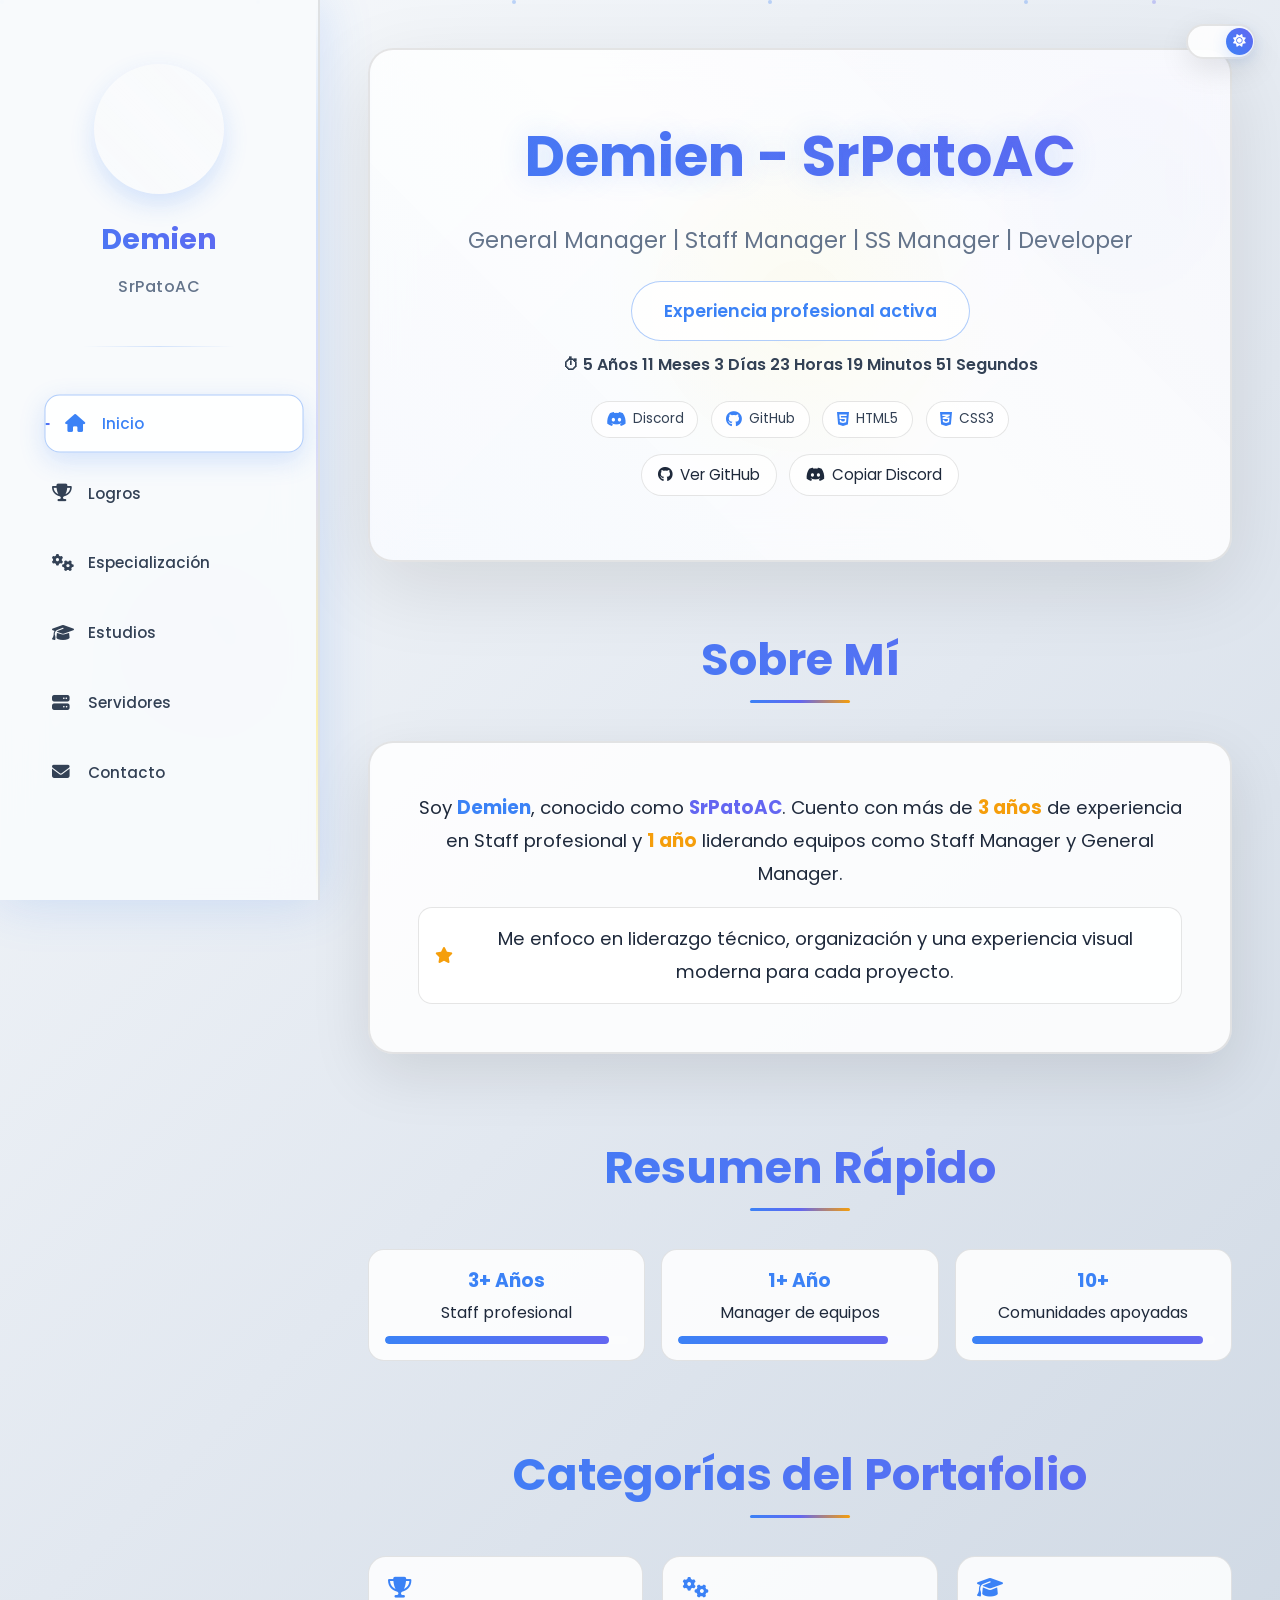
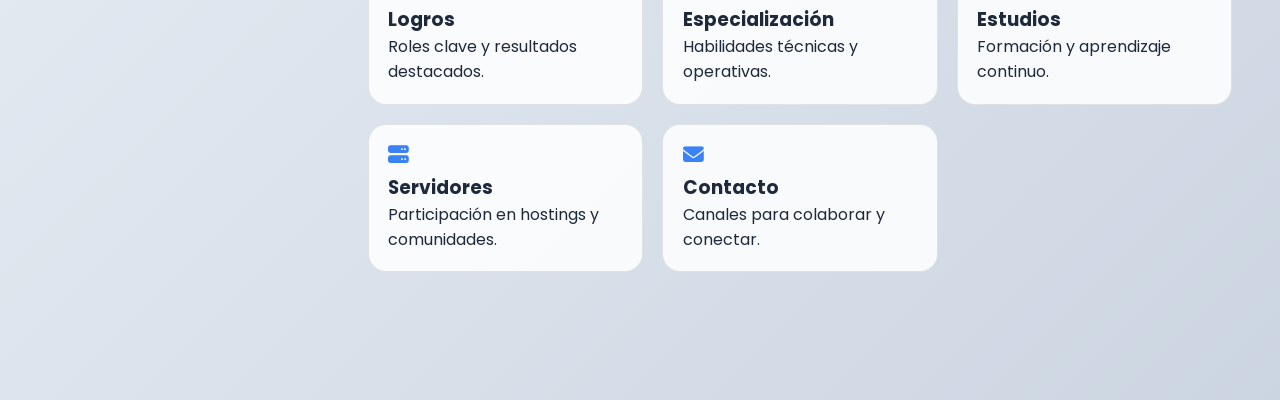
==== commit e14f6a77: "Separa hostings/servidores y agrega temporizador de experiencia" ====
--- a/index.html
+++ b/index.html
@@ -40,7 +40,8 @@
       <div class="header-content">
         <h1>Demien - SrPatoAC</h1>
         <p class="subtitle">General Manager | Staff Manager | SS Manager | Developer</p>
-        <p class="experience">Más de 3 años de experiencia de Staff profesional y 1 año como Staff Manager y General Manager</p>
+        <p class="experience">Experiencia profesional activa</p>
+        <p class="experience-timer">⏱ <span id="experience-timer" data-start-date="2021-01-01T00:00:00">Calculando experiencia...</span></p>
         <div class="brand-logos" aria-label="Tecnologías y plataformas">
           <span><i class="fa-brands fa-discord" aria-hidden="true"></i> Discord</span>
           <span><i class="fa-brands fa-github" aria-hidden="true"></i> GitHub</span>
--- a/assets/styles.css
+++ b/assets/styles.css
@@ -1705,3 +1705,22 @@
     font-weight: 700;
     color: white;
 }
+
+/* Experience timer */
+.experience-timer {
+    margin-top: .7rem;
+    color: var(--text-accent);
+    font-size: 1rem;
+    font-weight: 600;
+}
+
+/* Server split counters */
+.server-count {
+    text-align: center;
+    margin-bottom: 1rem;
+    color: var(--text-secondary);
+}
+
+.server-count strong {
+    color: var(--accent-primary);
+}
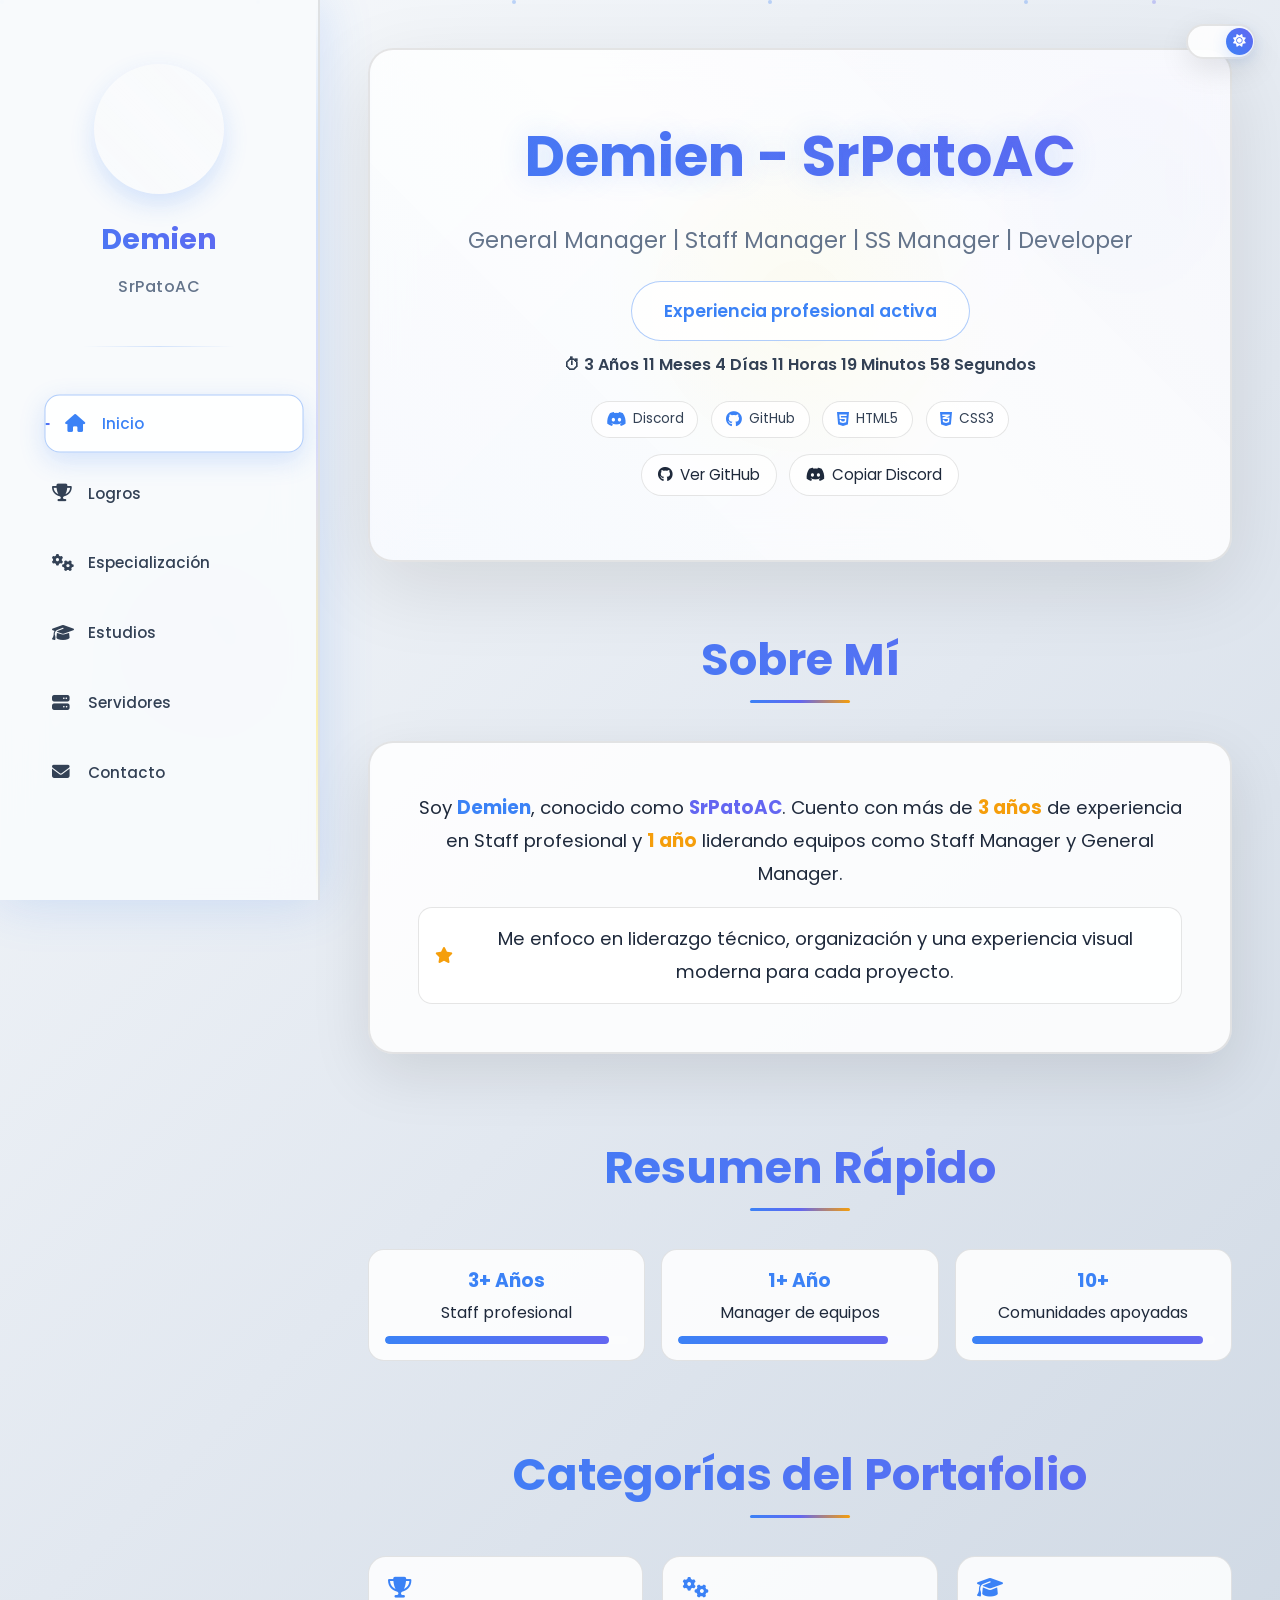
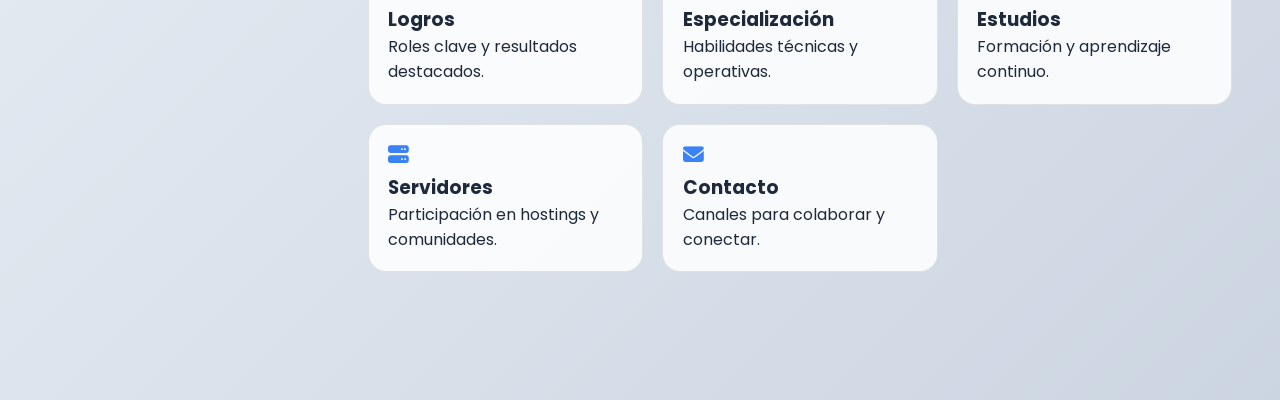
==== commit 78a41941: "Update experience timer start date to 2023" ====
--- a/index.html
+++ b/index.html
@@ -41,7 +41,7 @@
         <h1>Demien - SrPatoAC</h1>
         <p class="subtitle">General Manager | Staff Manager | SS Manager | Developer</p>
         <p class="experience">Experiencia profesional activa</p>
-        <p class="experience-timer">⏱ <span id="experience-timer" data-start-date="2021-01-01T00:00:00">Calculando experiencia...</span></p>
+        <p class="experience-timer">⏱ <span id="experience-timer" data-start-date="2023-01-01T00:00:00">Calculando experiencia...</span></p>
         <div class="brand-logos" aria-label="Tecnologías y plataformas">
           <span><i class="fa-brands fa-discord" aria-hidden="true"></i> Discord</span>
           <span><i class="fa-brands fa-github" aria-hidden="true"></i> GitHub</span>
